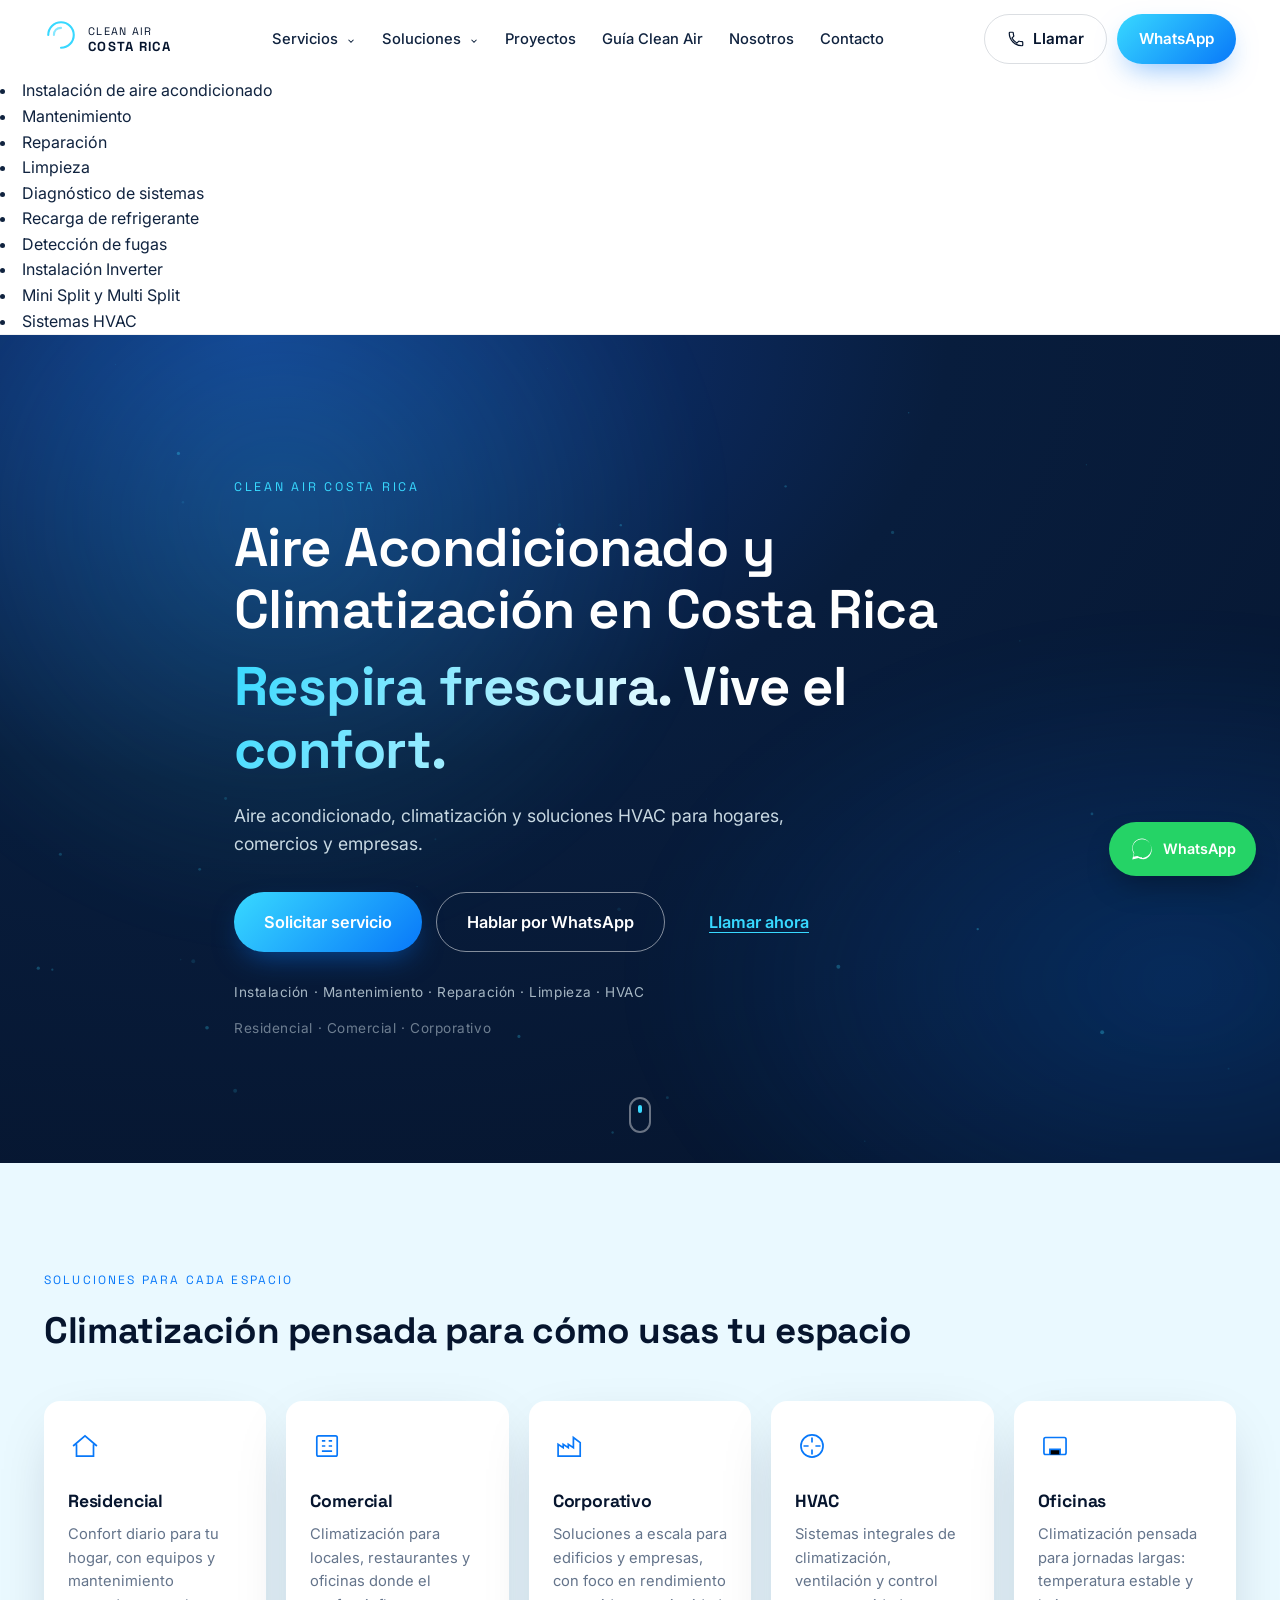
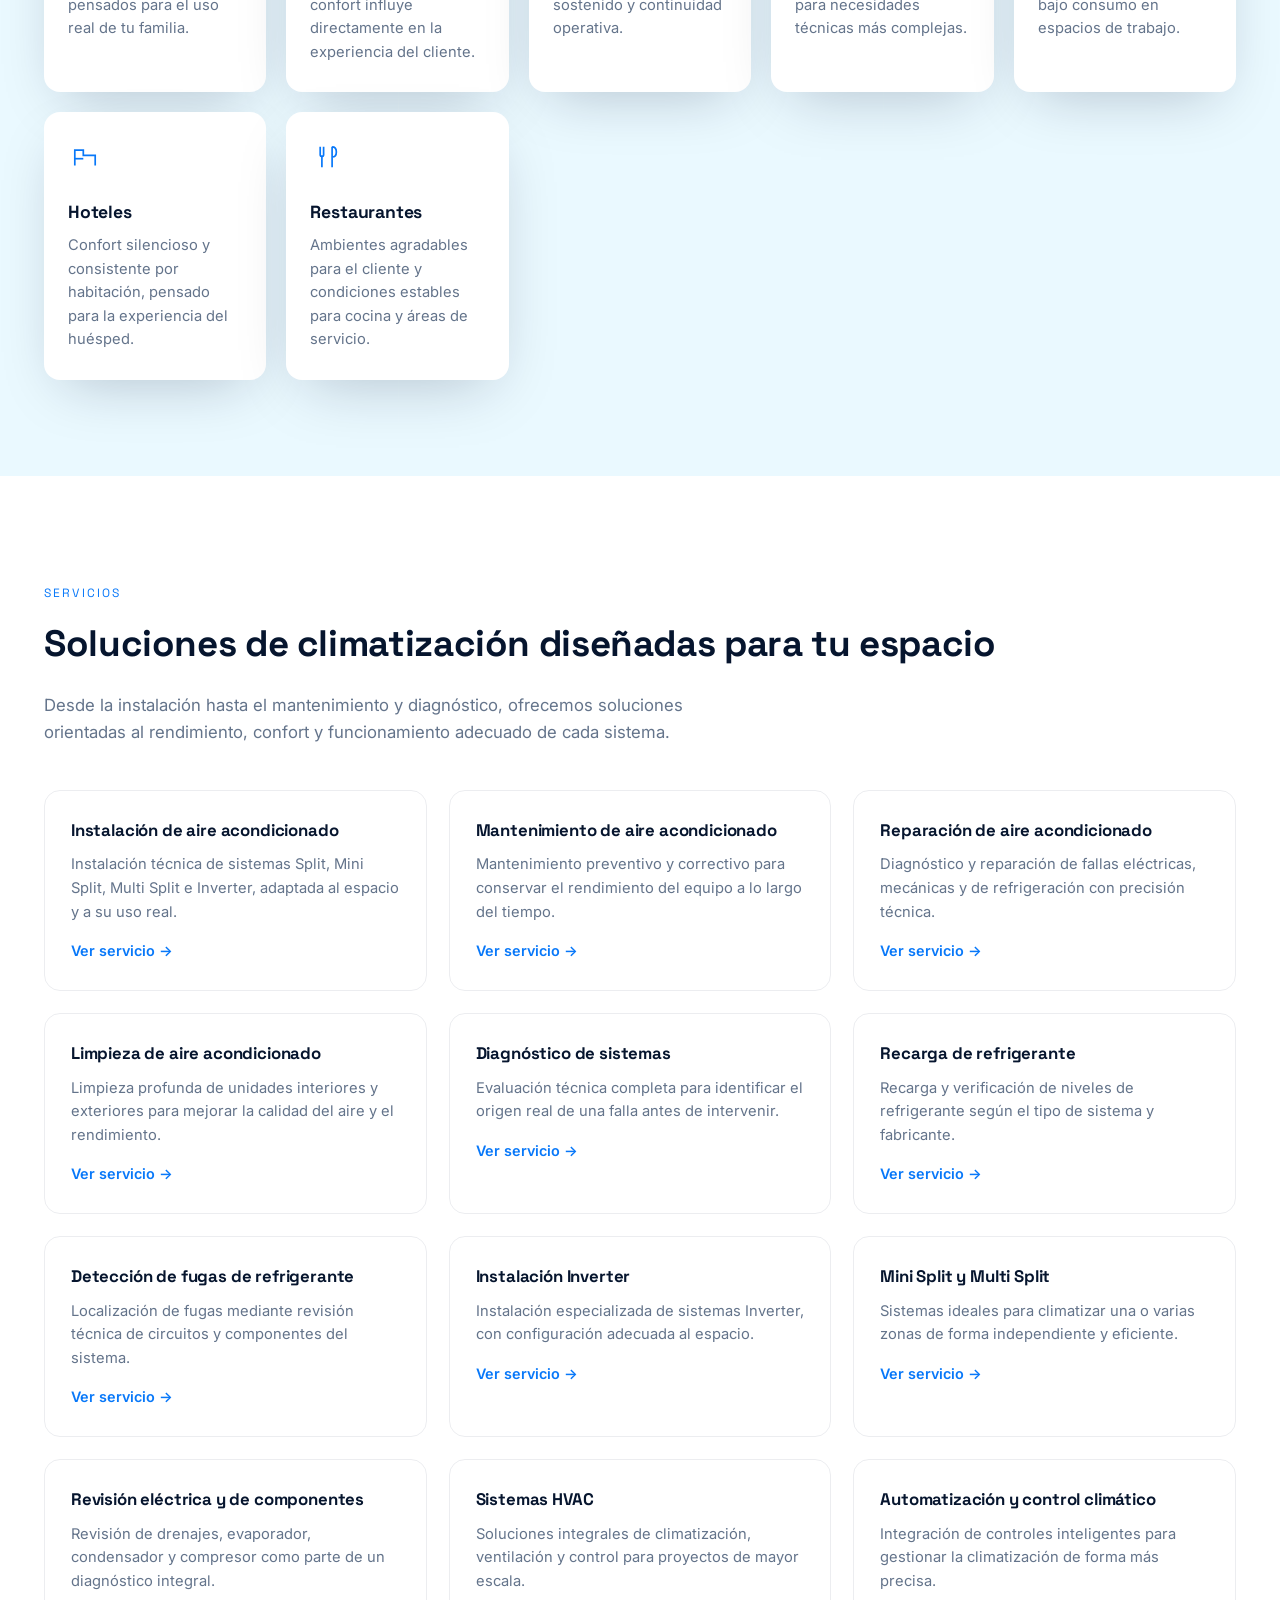
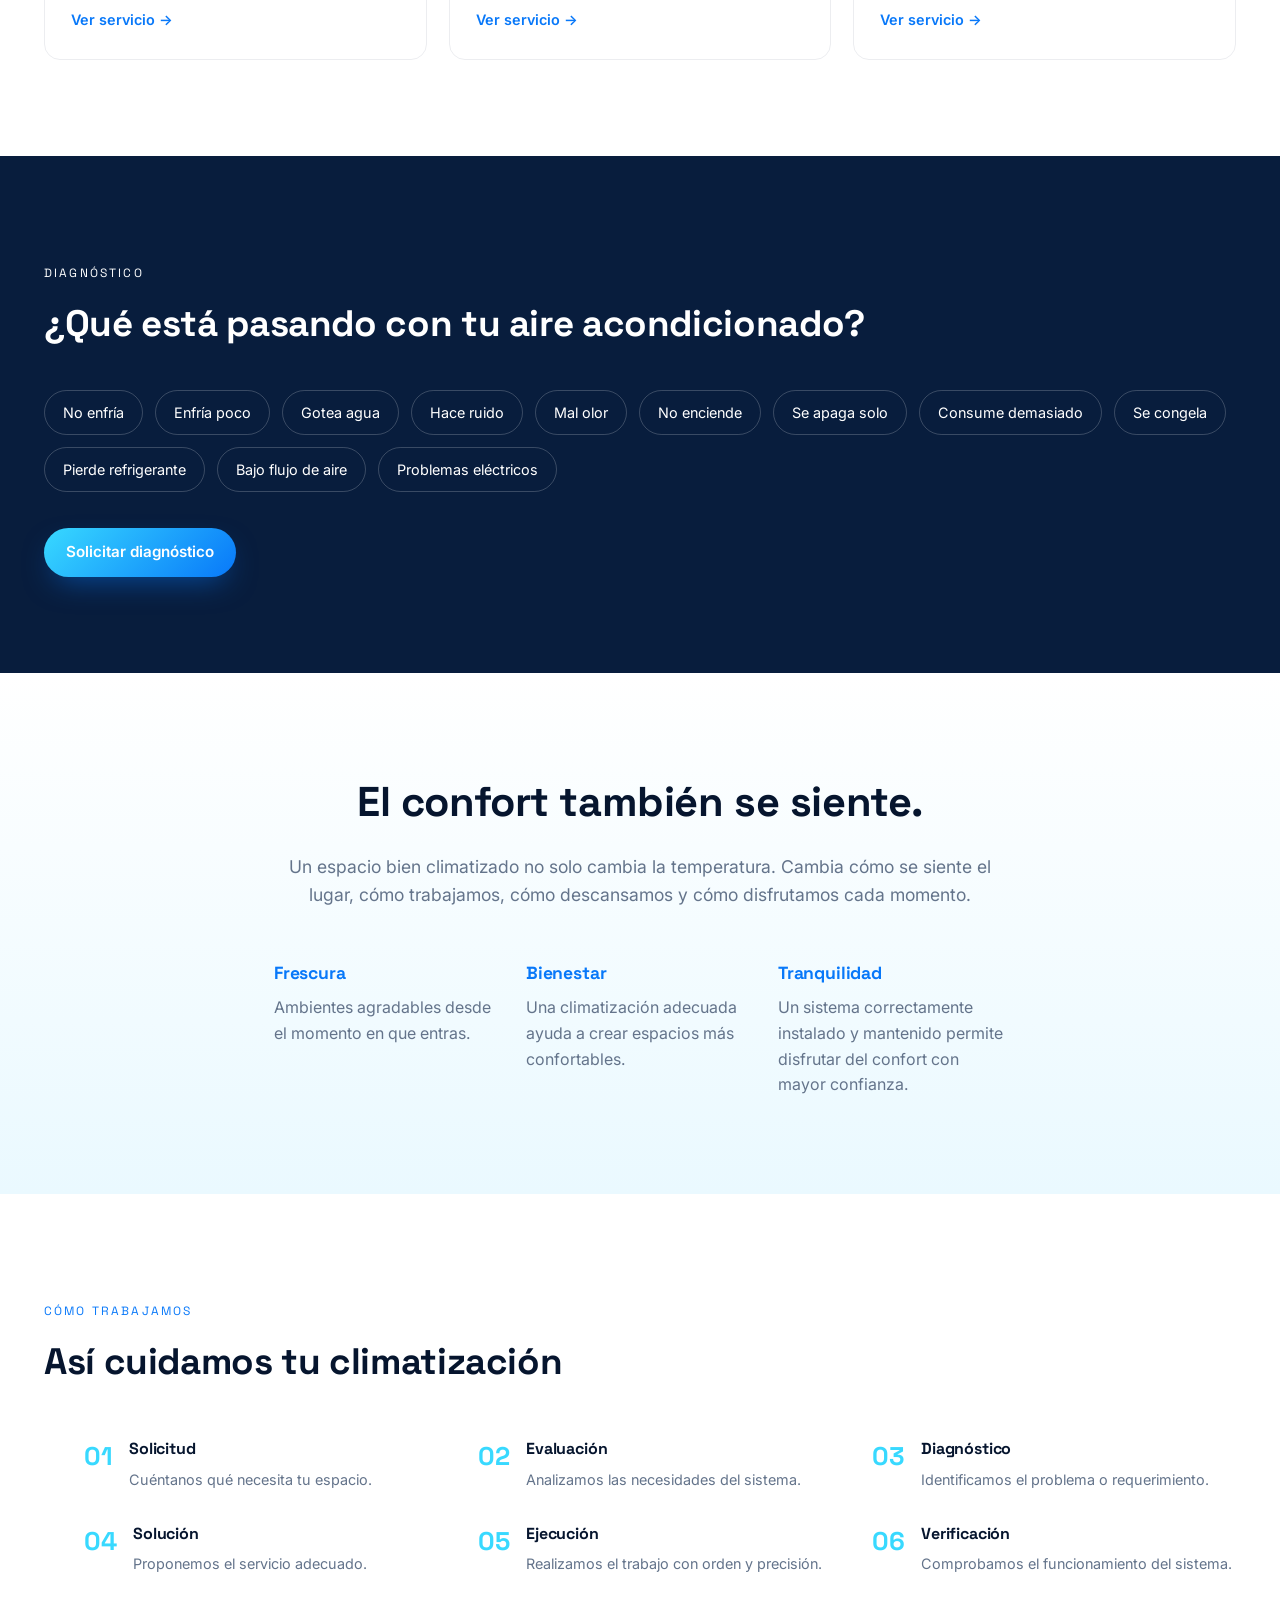
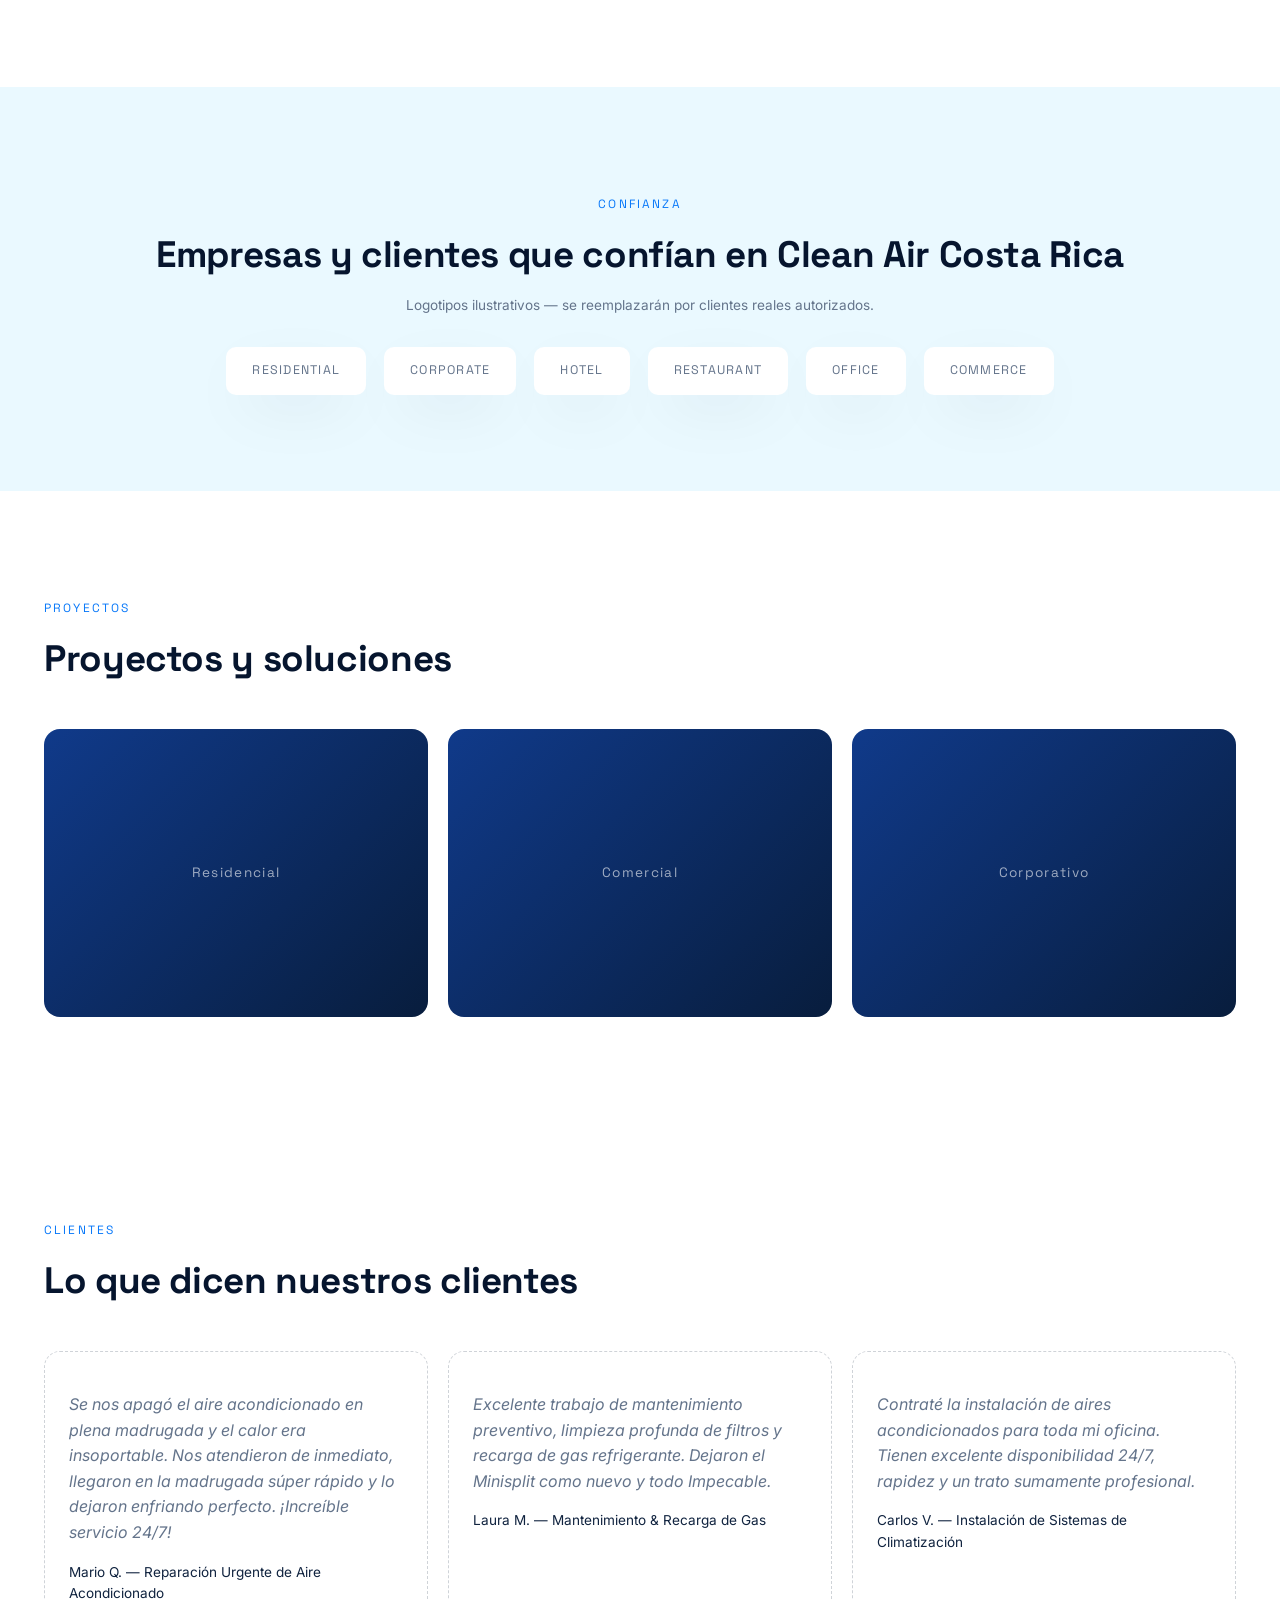
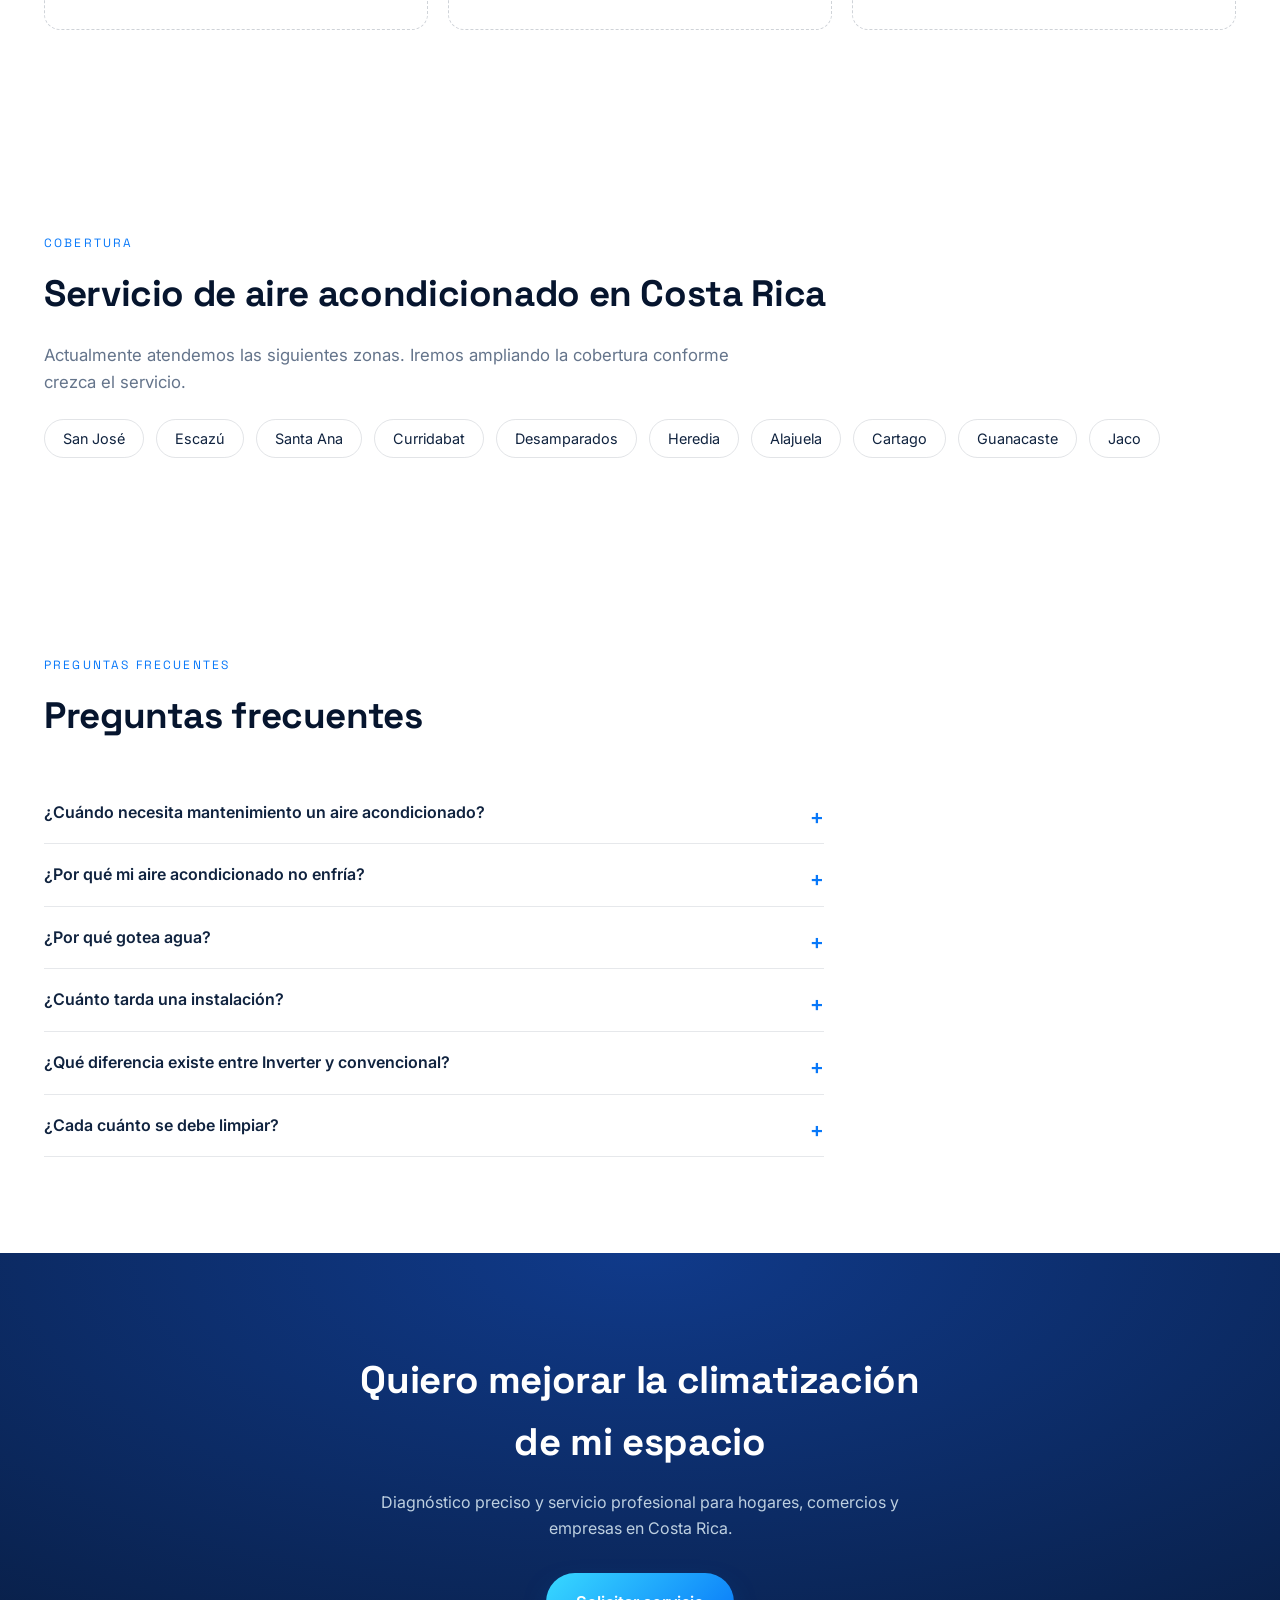
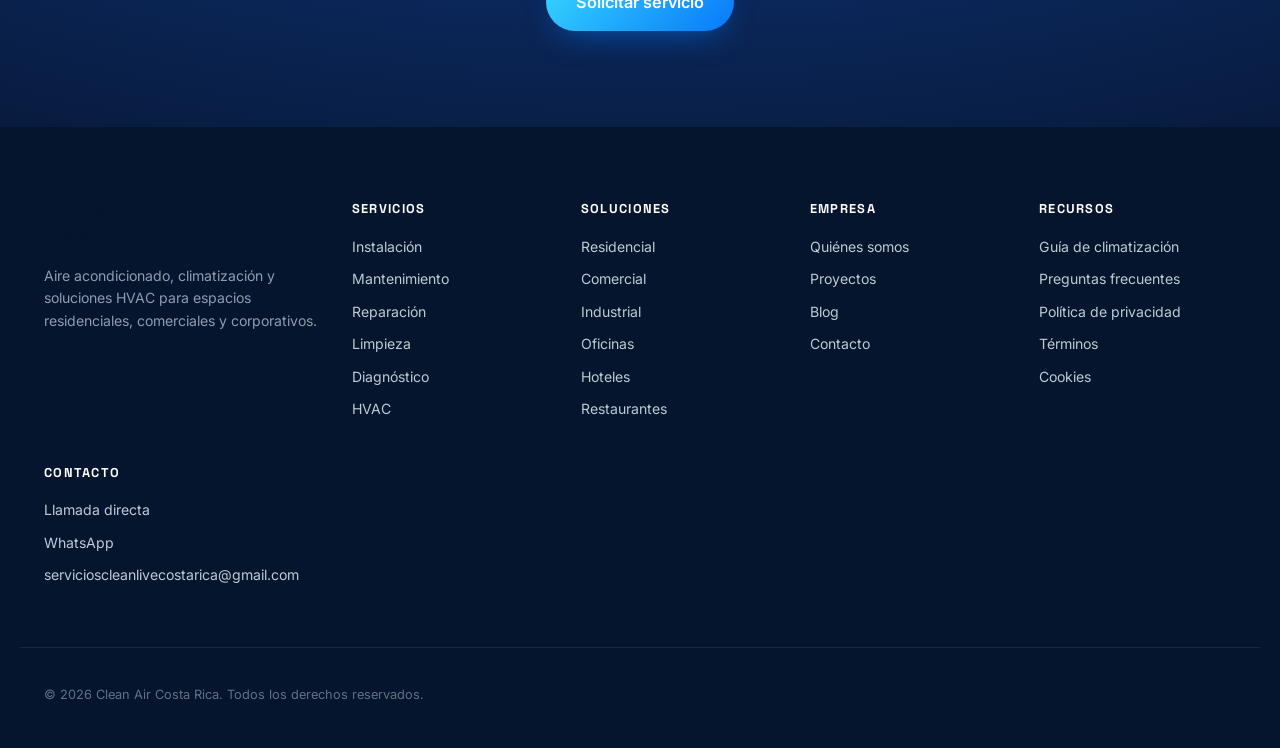
==== index.html @ 0ade6dcd "Update index.html" ====
<!DOCTYPE html>
<html lang="es-CR">
<head>
<meta charset="UTF-8">
<meta name="viewport" content="width=device-width, initial-scale=1.0, viewport-fit=cover">

<!-- ============================================================
     CONFIGURACIÓN: busca "{{" en todo el archivo y reemplaza cada
     placeholder por el dato real antes de publicar (teléfono, email,
     WhatsApp, dirección, coordenadas, redes sociales, horario).
============================================================ -->

<!-- ============================================================
     PRIMARY SEO
============================================================ -->
<title>Aire Acondicionado en Costa Rica | Clean Air Costa Rica</title>
<meta name="description" content="Instalación, mantenimiento y reparación de aire acondicionado y HVAC en Costa Rica. Diagnóstico preciso y servicio profesional para hogares y empresas.">
<meta name="robots" content="index, follow, max-image-preview:large, max-snippet:-1, max-video-preview:-1">
<meta name="googlebot" content="index, follow">
<link rel="canonical" href="https://www.airconditioningcostarica.com//">
<meta name="author" content="Clean Air Costa Rica">
<meta name="theme-color" content="#06152E">
<meta name="color-scheme" content="light">
<link rel="alternate" hreflang="es-cr" href="https://www.airconditioningcostarica.com//">
<link rel="alternate" hreflang="es" href="https://www.airconditioningcostarica.com//">
<link rel="alternate" hreflang="x-default" href="https://www.airconditioningcostarica.com//">

<!-- SEO local: complementa (no sustituye) al schema LocalBusiness -->
<meta name="geo.region" content="CR-SJ">
<meta name="geo.placename" content="San José, Costa Rica">

<!-- Verificación de propiedad para Google Search Console y Bing Webmaster
     Tools. Reemplaza el contenido por el código real que te da cada
     plataforma al dar de alta el sitio (Configuración > Verificación
     de propiedad > etiqueta HTML). -->
<meta name="google-site-verification" content="UB95rrcq0box5Yt8Y-S2U1MZyGQEhkU2DGF5Irqbq4g"/>
<meta name="msvalidate.01" content="9F9FC041D76781BF8FF778191BAF8233" />

<!-- ============================================================
     ICONS / MANIFEST
============================================================ -->
<link rel="icon" href="/assets/icons/favicon.svg" type="image/svg+xml">
<link rel="icon" type="image/png" sizes="32x32" href="/assets/icons/favicon-32x32.png">
<link rel="icon" type="image/png" sizes="16x16" href="/assets/icons/favicon-16x16.png">
<link rel="apple-touch-icon" sizes="180x180" href="/assets/icons/apple-touch-icon.png">
<link rel="manifest" href="www.airconditioningcostarica.com/">
<link rel="sitemap" type="application/xml" title="Sitemap" href="/sitemap.xml">
<meta name="application-name" content="Clean Air Costa Rica">
<meta name="apple-mobile-web-app-title" content="Clean Air CR">

<!-- ============================================================
     OPEN GRAPH
============================================================ -->
<meta property="og:type" content="website">
<meta property="og:site_name" content="Clean Air Costa Rica">
<meta property="og:locale" content="es_CR">
<meta property="og:title" content="Aire Acondicionado y Climatización en Costa Rica | Clean Air Costa Rica">
<meta property="og:description" content="Instalación, mantenimiento y reparación de aire acondicionado y HVAC. Precisión técnica, confort real y atención profesional para hogares, comercios y empresas en Costa Rica.">
<meta property="og:url" content="https://www.airconditioningcostarica.com//">
<meta property="og:image" content="https://www.airconditioningcostarica.com//assets/images/og-cover.jpg">
<meta property="og:image:type" content="image/jpeg">
<meta property="og:image:width" content="1200">
<meta property="og:image:height" content="630">
<meta property="og:image:alt" content="Clean Air Costa Rica — climatización profesional">

<!-- ============================================================
     TWITTER CARDS
============================================================ -->
<meta name="twitter:card" content="summary_large_image">
<meta name="twitter:title" content="Aire Acondicionado y Climatización en Costa Rica">
<meta name="twitter:description" content="Instalación, mantenimiento y reparación de aire acondicionado y HVAC en Costa Rica. Servicio profesional y confort real.">
<meta name="twitter:image" content="https://www.airconditioningcostarica.com//assets/images/og-cover.jpg">

<!-- ============================================================
     PERFORMANCE / RESOURCE HINTS
     Nota: se quitó el preload de /assets/images/hero-bg.webp porque
     el hero actual es 100% CSS (gradientes), no usa esa imagen. Un
     preload de un recurso que no se usa retrasa el LCP en vez de
     ayudarlo. Si más adelante agregas una foto real de fondo al
     hero, vuelve a agregar aquí su preload.
============================================================ -->
<link rel="preconnect" href="https://fonts.googleapis.com">
<link rel="preconnect" href="https://fonts.gstatic.com" crossorigin>
<link rel="preload" as="style" href="https://fonts.googleapis.com/css2?family=Space+Grotesk:wght@500;600;700&family=Inter:wght@400;500;600;700&display=swap" onload="this.onload=null;this.rel='stylesheet'">
<noscript><link rel="stylesheet" href="https://fonts.googleapis.com/css2?family=Space+Grotesk:wght@500;600;700&family=Inter:wght@400;500;600;700&display=swap"></noscript>
<style>
/* ==========================================================
   CLEAN AIR COSTA RICA — DESIGN SYSTEM
========================================================== */
:root {
  --air-cyan: #38D9FF;
  --air-blue: #0878F9;
  --deep-blue: #06152E;
  --navy: #081D3D;
  --royal-blue: #103A8A;
  --ice: #EAF9FF;
  --white: #FFFFFF;
  --text: #10233F;
  --muted: #64748B;

  --font-display: 'Space Grotesk', system-ui, sans-serif;
  --font-body: 'Inter', system-ui, sans-serif;

  --radius: 16px;
  --radius-sm: 10px;
  --shadow-soft: 0 20px 60px -20px rgba(6, 21, 46, 0.25);
  --max-width: 1240px;
  --transition: 0.6s cubic-bezier(.22,.61,.36,1);
}

*, *::before, *::after { box-sizing: border-box; }
html { scroll-behavior: smooth; }
@media (prefers-reduced-motion: reduce) {
  html { scroll-behavior: auto; }
  *, *::before, *::after { animation-duration: 0.001ms !important; animation-iteration-count: 1 !important; transition-duration: 0.001ms !important; }
}

body {
  margin: 0;
  font-family: var(--font-body);
  color: var(--text);
  background: var(--white);
  line-height: 1.6;
  -webkit-font-smoothing: antialiased;
}

img { max-width: 100%; display: block; }
a { color: inherit; text-decoration: none; }
ul { list-style: none; margin: 0; padding: 0; }

.container { max-width: var(--max-width); margin: 0 auto; padding: 0 24px; }

.skip-link {
  position: absolute; left: -9999px; top: 0; z-index: 999;
  background: var(--deep-blue); color: var(--white); padding: 12px 20px; border-radius: 0 0 8px 0;
}
.skip-link:focus { left: 0; }

:focus-visible { outline: 3px solid var(--air-cyan); outline-offset: 2px; }

h1, h2, h3 { font-family: var(--font-display); color: var(--deep-blue); margin: 0; letter-spacing: -0.01em; }

.visually-hidden { position: absolute; width: 1px; height: 1px; overflow: hidden; clip: rect(0 0 0 0); white-space: nowrap; }

/* ==========================================================
   BUTTONS
========================================================== */
.btn {
  display: inline-flex; align-items: center; justify-content: center; gap: 8px;
  padding: 12px 22px; border-radius: 999px; font-weight: 600; font-size: 0.95rem;
  transition: transform .25s ease, box-shadow .25s ease, background .25s ease;
  white-space: nowrap;
}
.btn-lg { padding: 16px 30px; font-size: 1.02rem; }
.btn-primary { background: linear-gradient(135deg, var(--air-cyan), var(--air-blue)); color: var(--white); box-shadow: 0 12px 30px -10px rgba(8,120,249,.55); }
.btn-primary:hover { transform: translateY(-2px); box-shadow: 0 16px 36px -10px rgba(8,120,249,.65); }
.btn-outline { border: 1.5px solid rgba(255,255,255,.5); color: var(--white); }
.btn-outline:hover { background: rgba(255,255,255,.1); transform: translateY(-2px); }
.btn-ghost { border: 1.5px solid rgba(16,35,63,.15); color: var(--deep-blue); }
.btn-ghost:hover { background: var(--ice); }
.btn-text { color: var(--deep-blue); text-decoration: underline; text-underline-offset: 4px; }
/* .btn-text sobre el hero (fondo oscuro) necesita un color claro; en fondos
   claros (fuera del hero) sigue usando --deep-blue definido arriba. */
.hero .btn-text { color: var(--air-cyan); }
.hero .btn-text:hover, .hero .btn-text:focus-visible { color: var(--white); }

/* ==========================================================
   HEADER
========================================================== */
.site-header {
  position: sticky; top: 0; z-index: 100;
  background: rgba(255,255,255,.85); backdrop-filter: blur(12px);
  border-bottom: 1px solid rgba(16,35,63,.06);
  transition: box-shadow .25s ease;
}
.header-inner { display: flex; align-items: center; justify-content: space-between; padding: 14px 24px; gap: 24px; }
.brand { display: flex; align-items: center; gap: 10px; }
.brand-text { font-family: var(--font-display); font-size: .68rem; letter-spacing: .12em; line-height: 1.3; color: var(--deep-blue); }
.brand-text b { font-size: .82rem; }

.main-nav ul { display: flex; gap: 26px; }
.main-nav > ul > li { position: relative; }
.main-nav a { font-size: .92rem; font-weight: 500; color: var(--text); position: relative; }
.main-nav a::after { content: ""; position: absolute; left: 0; bottom: -4px; width: 0; height: 2px; background: var(--air-blue); transition: width .3s ease; }
.main-nav a:hover::after, .main-nav a:focus-visible::after { width: 100%; }

/* Menú desplegable (Servicios / Soluciones) */
.nav-chevron { display: inline-block; margin-left: 4px; transition: transform .2s ease; vertical-align: -2px; }
.dropdown-menu {
  position: absolute; top: 100%; left: -14px; margin-top: 14px;
  min-width: 260px; background: var(--white); border-radius: var(--radius);
  box-shadow: var(--shadow-soft); padding: 10px;
  opacity: 0; visibility: hidden; transform: translateY(8px);
  transition: opacity .2s ease, transform .2s ease, visibility .2s ease;
  z-index: 60;
}
.has-dropdown:hover .dropdown-menu,
.has-dropdown:focus-within .dropdown-menu {
  opacity: 1; visibility: visible; transform: translateY(0);
}
.has-dropdown:hover .nav-chevron,
.has-dropdown:focus-within .nav-chevron { transform: rotate(180deg); }
.dropdown-menu li { margin: 0; }
.dropdown-menu a { display: block; padding: 9px 12px; border-radius: 8px; font-size: .88rem; font-weight: 500; }
.dropdown-menu a::after { display: none; }
.dropdown-menu a:hover, .dropdown-menu a:focus-visible { background: var(--ice); color: var(--air-blue); }

.header-cta { display: flex; gap: 10px; }
.nav-toggle { display: none; }

@media (max-width: 980px) {
  .main-nav, .header-cta { display: none; }
  .nav-toggle {
    display: flex; flex-direction: column; gap: 5px; background: none; border: none; cursor: pointer; padding: 8px;
  }
  .nav-toggle span { width: 24px; height: 2px; background: var(--deep-blue); border-radius: 2px; transition: var(--transition); }
  .mobile-nav { max-height: 0; overflow: hidden; transition: max-height .4s ease; background: var(--white); border-top: 1px solid rgba(16,35,63,.06); }
  .mobile-nav.open { max-height: 500px; }
  .mobile-nav ul { display: flex; flex-direction: column; padding: 8px 24px 20px; }
  .mobile-nav a { display: block; padding: 12px 0; font-weight: 500; border-bottom: 1px solid rgba(16,35,63,.05); }
  .mobile-nav details { border-bottom: 1px solid rgba(16,35,63,.05); }
  .mobile-nav details summary {
    list-style: none; cursor: pointer; padding: 12px 0; font-weight: 500;
    display: flex; justify-content: space-between; align-items: center;
  }
  .mobile-nav details summary::-webkit-details-marker { display: none; }
  .mobile-nav details summary::after { content: "+"; color: var(--air-blue); font-size: 1.1rem; }
  .mobile-nav details[open] summary::after { content: "–"; }
  .mobile-nav details ul { padding-left: 12px; }
  .mobile-nav details ul li a { border-bottom: 1px solid rgba(16,35,63,.03); font-size: .9rem; font-weight: 400; padding: 10px 0; }
}

/* ==========================================================
   HERO
========================================================== */
.hero {
  position: relative; min-height: 92vh; display: flex; align-items: center;
  overflow: hidden;
  background: radial-gradient(120% 120% at 20% 0%, var(--royal-blue) 0%, var(--navy) 45%, var(--deep-blue) 100%);
  color: var(--white);
}
.hero-bg { position: absolute; inset: 0; z-index: 0; }
.hero-flow {
  position: absolute; inset: -20%;
  background:
    radial-gradient(40% 60% at 30% 30%, rgba(56,217,255,.18), transparent 60%),
    radial-gradient(50% 50% at 80% 70%, rgba(8,120,249,.22), transparent 60%);
  filter: blur(30px);
  animation: airDrift 18s ease-in-out infinite alternate;
}
@keyframes airDrift {
  0% { transform: translate(0,0) scale(1); }
  100% { transform: translate(3%, -3%) scale(1.05); }
}
.hero-particles { position: absolute; inset: 0; opacity: .5; }

.hero-content { position: relative; z-index: 2; padding: 120px 24px 100px; max-width: 860px; }
.eyebrow { font-family: var(--font-display); font-size: .78rem; letter-spacing: .22em; color: var(--air-cyan); margin-bottom: 18px; }

.hero-title { font-size: clamp(2.1rem, 4.6vw, 3.4rem); color: var(--white); line-height: 1.15; font-weight: 600; }
.hero-dynamic {
  display: block; margin-top: 14px;
  background: linear-gradient(120deg, var(--air-cyan), var(--white) 60%);
  -webkit-background-clip: text; background-clip: text; color: transparent;
  font-weight: 700; min-height: 1.3em;
  transition: opacity .8s ease, transform .8s ease;
}
.hero-dynamic.fade-out { opacity: 0; transform: translateY(8px); }
.hero-dynamic.fade-in { opacity: 1; transform: translateY(0); }

.hero-sub { font-size: 1.1rem; color: rgba(234,249,255,.85); margin-top: 22px; max-width: 560px; }
.hero-actions { display: flex; flex-wrap: wrap; gap: 14px; margin-top: 34px; }
.hero-tags { margin-top: 30px; font-size: .85rem; letter-spacing: .04em; color: rgba(234,249,255,.7); }
.hero-tags-muted { color: rgba(234,249,255,.45); margin-top: 6px; }

.scroll-cue { position: absolute; bottom: 30px; left: 50%; transform: translateX(-50%); z-index: 2; }
.scroll-cue span { display: block; width: 22px; height: 36px; border: 2px solid rgba(255,255,255,.4); border-radius: 20px; position: relative; }
.scroll-cue span::before {
  content: ""; position: absolute; top: 6px; left: 50%; transform: translateX(-50%);
  width: 4px; height: 8px; background: var(--air-cyan); border-radius: 3px;
  animation: scrollDot 1.8s ease-in-out infinite;
}
@keyframes scrollDot { 0%,100% { top:6px; opacity:1; } 60% { top:18px; opacity:.3; } }

/* ==========================================================
   SECTION GENERICS
========================================================== */
.section { padding: 96px 0; }
.section-eyebrow { font-family: var(--font-display); font-size: .75rem; letter-spacing: .18em; color: var(--air-blue); margin-bottom: 12px; text-transform: uppercase; }
.section h2 { font-size: clamp(1.6rem, 3vw, 2.3rem); margin-bottom: 18px; }
.section-lead { color: var(--muted); font-size: 1.05rem; max-width: 700px; }
.section-note { color: var(--muted); font-size: .85rem; margin-top: -8px; margin-bottom: 24px; }

.reveal { opacity: 0; transform: translateY(24px); transition: opacity .7s ease, transform .7s ease; }
.reveal.is-visible { opacity: 1; transform: translateY(0); }

/* SPACES */
.spaces { background: var(--ice); }
.spaces-grid { display: grid; grid-template-columns: repeat(auto-fit, minmax(220px, 1fr)); gap: 20px; margin-top: 40px; }
.space-card {
  background: var(--white); border-radius: var(--radius); padding: 28px 24px;
  box-shadow: var(--shadow-soft); transition: transform .3s ease;
  color: var(--text);
}
.space-card:hover { transform: translateY(-6px); }
.space-icon { color: var(--air-blue); margin-bottom: 16px; width: 34px; height: 34px; }
.space-card h3 { font-size: 1.1rem; margin-bottom: 8px; }
.space-card p { color: var(--muted); font-size: .92rem; margin: 0; }

/* SERVICES */
.services-grid { display: grid; grid-template-columns: repeat(3, 1fr); gap: 22px; margin-top: 44px; }
.service-card {
  border: 1px solid rgba(16,35,63,.08); border-radius: var(--radius); padding: 26px;
  transition: border-color .3s ease, transform .3s ease;
}
.service-card:hover { border-color: var(--air-blue); transform: translateY(-4px); }
.service-card h3 { font-size: 1.05rem; margin-bottom: 10px; }
.service-card p { color: var(--muted); font-size: .92rem; margin: 0 0 14px; }
.card-link { color: var(--air-blue); font-weight: 600; font-size: .9rem; }

/* PROBLEMS */
.problems { background: var(--navy); color: var(--white); }
.problems h2, .problems .section-eyebrow { color: var(--white); }
.problems-grid { display: flex; flex-wrap: wrap; gap: 12px; margin-top: 36px; }
.problem-chip {
  padding: 10px 18px; border-radius: 999px; border: 1px solid rgba(255,255,255,.2);
  font-size: .9rem; transition: background .3s ease, border-color .3s ease;
}
.problem-chip:hover, .problem-chip:focus-visible { background: rgba(56,217,255,.15); border-color: var(--air-cyan); }
.problems-cta { margin-top: 36px; }

/* FEEL / NEUROMARKETING */
.feel { background: linear-gradient(180deg, var(--white), var(--ice)); text-align: center; }
.feel-inner { max-width: 780px; }
.feel h2 { font-size: clamp(1.8rem, 3.4vw, 2.6rem); }
.feel-lead { color: var(--muted); font-size: 1.1rem; margin-top: 18px; }
.feel-grid { display: grid; grid-template-columns: repeat(3, 1fr); gap: 24px; margin-top: 50px; text-align: left; }
.feel-block h3 { color: var(--air-blue); font-size: 1.1rem; margin-bottom: 8px; }
.feel-block p { color: var(--muted); margin: 0; }

/* PROCESS */
.process-list { display: grid; grid-template-columns: repeat(3, 1fr); gap: 30px; margin-top: 44px; }
.process-list li { display: flex; gap: 16px; align-items: flex-start; }
.process-num { font-family: var(--font-display); font-size: 1.6rem; color: var(--air-cyan); font-weight: 700; }
.process-list h3 { font-size: 1rem; margin-bottom: 6px; }
.process-list p { color: var(--muted); font-size: .9rem; margin: 0; }

/* CLIENTS */
.clients { background: var(--ice); text-align: center; }
.clients-row { display: flex; flex-wrap: wrap; justify-content: center; gap: 18px; margin-top: 30px; }
.client-badge {
  padding: 14px 26px; background: var(--white); border-radius: var(--radius-sm);
  font-family: var(--font-display); font-size: .78rem; letter-spacing: .1em; color: var(--muted);
  box-shadow: var(--shadow-soft);
}

/* PROJECTS */
.projects-grid { display: grid; grid-template-columns: repeat(3, 1fr); gap: 20px; margin-top: 40px; }
.project-card.placeholder {
  aspect-ratio: 4/3; border-radius: var(--radius); display: flex; align-items: center; justify-content: center;
  background: linear-gradient(135deg, var(--royal-blue), var(--navy)); color: rgba(255,255,255,.6);
  font-family: var(--font-display); letter-spacing: .1em; font-size: .85rem;
}

/* TESTIMONIALS */
.testimonials-grid { display: grid; grid-template-columns: repeat(3, 1fr); gap: 20px; margin-top: 40px; }
.testimonial.placeholder {
  border: 1px dashed rgba(16,35,63,.2); border-radius: var(--radius); padding: 24px; margin: 0;
  color: var(--muted); font-style: italic;
}
.testimonial footer { margin-top: 14px; font-style: normal; font-size: .85rem; color: var(--text); }

/* COVERAGE */
.coverage-list { display: flex; flex-wrap: wrap; gap: 12px; margin-top: 30px; }
.coverage-list a { padding: 10px 18px; border-radius: 999px; border: 1px solid rgba(16,35,63,.12); font-size: .9rem; }
.coverage-list a:hover, .coverage-list a:focus-visible { border-color: var(--air-blue); color: var(--air-blue); }

/* FAQ */
.faq-list { max-width: 780px; margin-top: 36px; }
.faq-item { border-bottom: 1px solid rgba(16,35,63,.1); padding: 18px 0; }
.faq-item summary { cursor: pointer; font-weight: 600; font-size: 1rem; list-style: none; }
.faq-item summary::-webkit-details-marker { display: none; }
.faq-item summary::after { content: "+"; float: right; color: var(--air-blue); font-size: 1.3rem; }
.faq-item[open] summary::after { content: "–"; }
.faq-item p { color: var(--muted); margin-top: 12px; }

/* FINAL CTA */
.final-cta { background: radial-gradient(120% 140% at 50% 0%, var(--royal-blue), var(--deep-blue)); color: var(--white); text-align: center; }
.final-cta-inner { max-width: 640px; margin: 0 auto; }
.final-cta h2 { color: var(--white); font-size: clamp(1.7rem, 3vw, 2.4rem); }
.final-cta p { color: rgba(234,249,255,.8); margin: 18px 0 32px; }

/* ==========================================================
   FOOTER
========================================================== */
.site-footer { background: var(--deep-blue); color: rgba(234,249,255,.8); padding: 72px 0 30px; }
.footer-grid { display: grid; grid-template-columns: 1.4fr repeat(4, 1fr); gap: 32px; }
.footer-brand p { font-size: .88rem; margin-top: 14px; color: rgba(234,249,255,.6); }
.footer-col h3 { color: var(--white); font-size: .8rem; letter-spacing: .1em; text-transform: uppercase; margin-bottom: 16px; }
.footer-col li { margin-bottom: 10px; font-size: .88rem; }
.footer-col a:hover, .footer-col a:focus-visible { color: var(--air-cyan); }
.footer-bottom { border-top: 1px solid rgba(255,255,255,.08); margin-top: 50px; padding-top: 24px; font-size: .8rem; color: rgba(234,249,255,.4); }

/* ==========================================================
   WHATSAPP FAB
========================================================== */
.whatsapp-fab {
  position: fixed; bottom: 24px; right: 24px; z-index: 200;
  display: flex; align-items: center; gap: 8px;
  background: #25D366; color: var(--white); padding: 14px 20px; border-radius: 999px;
  box-shadow: 0 14px 30px -8px rgba(0,0,0,.35); font-weight: 600; font-size: .9rem;
  transition: transform .25s ease;
}
.whatsapp-fab:hover { transform: translateY(-3px); }

/* ==========================================================
   RESPONSIVE
========================================================== */
@media (max-width: 980px) {
  .spaces-grid, .services-grid, .process-list, .projects-grid, .testimonials-grid, .feel-grid { grid-template-columns: repeat(2, 1fr); }
}
@media (max-width: 640px) {
  .spaces-grid, .services-grid, .process-list, .projects-grid, .testimonials-grid, .feel-grid { grid-template-columns: 1fr; }
  .footer-grid { grid-template-columns: 1fr 1fr; }
  .hero-content { padding: 100px 20px 80px; }
  .whatsapp-fab span { display: none; }
  .whatsapp-fab { padding: 14px; }
}

</style>

<!-- ============================================================
     JSON-LD STRUCTURED DATA
     Reemplaza cada {{PLACEHOLDER}} con el dato real antes de publicar.
     Se agregaron entidades "WebPage" y "Service" independientes,
     enlazadas por @id, para reforzar el entity SEO (mejor forma en
     que Google entiende la relación entre negocio, sitio y servicios
     que un solo bloque plano).
============================================================ -->
<script type="application/ld+json">
{
  "@context": "https://schema.org",
  "@graph": [
    {
      "@type": "Organization",
      "@id": "https://airconditioningcostarica.com/#organization",
      "name": "Clean Air Costa Rica",
      "url": "https://airconditioningcostarica.com/",
      "logo": "https://airconditioningcostarica.com/assets/logo/logo.png",
      "image": "https://airconditioningcostarica.com/assets/images/og-cover.jpg",
      "telephone": "+50663026080",
      "email": "servicioscleanlivecostarica@gmail.com",
      "sameAs": [
        "https://www.facebook.com/cleanaircostarica",
        "https://www.instagram.com/cleanaircostarica"
      ]
    },
    {
      "@type": "HVACBusiness",
      "@id": "https://airconditioningcostarica.com/#localbusiness",
      "name": "Clean Air Costa Rica",
      "image": "https://airconditioningcostarica.com/assets/images/og-cover.jpg",
      "url": "https://airconditioningcostarica.com/",
      "telephone": "+50663026080",
      "email": "servicioscleanlivecostarica@gmail.com",
      "priceRange": "$$",
      "address": {
        "@type": "PostalAddress",
        "streetAddress": "San José, Gran Área Metropolitana",
        "addressLocality": "San José",
        "addressRegion": "San José",
        "addressCountry": "CR"
      },
      "geo": {
        "@type": "GeoCoordinates",
        "latitude": "9.9281",
        "longitude": "-84.0907"
      },
      "areaServed": [
        {"@type": "City", "name": "San José"},
        {"@type": "City", "name": "Escazú"},
        {"@type": "City", "name": "Santa Ana"},
        {"@type": "City", "name": "Curridabat"},
        {"@type": "City", "name": "Heredia"},
        {"@type": "City", "name": "Alajuela"},
        {"@type": "City", "name": "Cartago"},
        {"@type": "City", "name": "Jacó"},
        {"@type": "City", "name": "Guanacaste"}
      ],
      "openingHoursSpecification": {
        "@type": "OpeningHoursSpecification",
        "dayOfWeek": ["Monday","Tuesday","Wednesday","Thursday","Friday","Saturday"],
        "opens": "07:00",
        "closes": "18:00"
      },
      "knowsAbout": [
        "Instalación de aire acondicionado",
        "Mantenimiento preventivo de aire acondicionado",
        "Reparación de equipos de climatización",
        "Limpieza profunda y desinfección de serpentines",
        "Diagnóstico técnico de sistemas HVAC",
        "Recarga de gas refrigerante R410A R32 R22",
        "Detección electrónica de fugas de gas",
        "Sistemas Inverter de alta eficiencia energética",
        "Mini Split y Multi Split",
        "Sistemas HVAC comerciales e industriales"
      ],
      "hasOfferCatalog": {
        "@type": "OfferCatalog",
        "name": "Servicios Profesionales de Climatización y HVAC",
        "itemListElement": [
          {"@type": "Offer", "itemOffered": {"@id": "https://airconditioningcostarica.com/servicios/instalacion-aire-acondicionado/#service"}},
          {"@type": "Offer", "itemOffered": {"@id": "https://airconditioningcostarica.com/servicios/mantenimiento-aire-acondicionado/#service"}},
          {"@type": "Offer", "itemOffered": {"@id": "https://airconditioningcostarica.com/servicios/reparacion-aire-acondicionado/#service"}},
          {"@type": "Offer", "itemOffered": {"@id": "https://airconditioningcostarica.com/servicios/limpieza-aire-acondicionado/#service"}},
          {"@type": "Offer", "itemOffered": {"@id": "https://airconditioningcostarica.com/servicios/diagnostico-aire-acondicionado/#service"}},
          {"@type": "Offer", "itemOffered": {"@id": "https://airconditioningcostarica.com/servicios/recarga-refrigerante-gas/#service"}},
          {"@type": "Offer", "itemOffered": {"@id": "https://airconditioningcostarica.com/servicios/deteccion-fugas-gas/#service"}},
          {"@type": "Offer", "itemOffered": {"@id": "https://airconditioningcostarica.com/servicios/instalacion-tecnologia-inverter/#service"}},
          {"@type": "Offer", "itemOffered": {"@id": "https://airconditioningcostarica.com/servicios/mini-split-multi-split/#service"}},
          {"@type": "Offer", "itemOffered": {"@id": "https://airconditioningcostarica.com/servicios/sistemas-hvac-comercial/#service"}}
        ]
      }
    },
    {
      "@type": "Service",
      "@id": "https://airconditioningcostarica.com/servicios/instalacion-aire-acondicionado/#service",
      "name": "Instalación de aire acondicionado",
      "serviceType": "Instalación de Sistemas de Aire Acondicionado Residencial y Comercial",
      "url": "https://airconditioningcostarica.com/servicios/instalacion-aire-acondicionado/",
      "provider": {"@id": "https://airconditioningcostarica.com/#localbusiness"}
    },
    {
      "@type": "Service",
      "@id": "https://airconditioningcostarica.com/servicios/mantenimiento-aire-acondicionado/#service",
      "name": "Mantenimiento de aire acondicionado",
      "serviceType": "Mantenimiento Preventivo y Correctivo HVAC",
      "url": "https://airconditioningcostarica.com/servicios/mantenimiento-aire-acondicionado/",
      "provider": {"@id": "https://airconditioningcostarica.com/#localbusiness"}
    },
    {
      "@type": "Service",
      "@id": "https://airconditioningcostarica.com/servicios/reparacion-aire-acondicionado/#service",
      "name": "Reparación de aire acondicionado",
      "serviceType": "Reparación de Compresores, Tarjetas Electrónicas y Fallas de Enfriamiento",
      "url": "https://airconditioningcostarica.com/servicios/reparacion-aire-acondicionado/",
      "provider": {"@id": "https://airconditioningcostarica.com/#localbusiness"}
    },
    {
      "@type": "Service",
      "@id": "https://airconditioningcostarica.com/servicios/limpieza-aire-acondicionado/#service",
      "name": "Limpieza de aire acondicionado",
      "serviceType": "Limpieza Química Profunda, Sanitización y Eliminación de Hongos",
      "url": "https://airconditioningcostarica.com/servicios/limpieza-aire-acondicionado/",
      "provider": {"@id": "https://airconditioningcostarica.com/#localbusiness"}
    },
    {
      "@type": "Service",
      "@id": "https://airconditioningcostarica.com/servicios/diagnostico-aire-acondicionado/#service",
      "name": "Diagnóstico de sistemas HVAC",
      "serviceType": "Evaluación Técnica Especializada e Inspección de Rendimiento",
      "url": "https://airconditioningcostarica.com/servicios/diagnostico-aire-acondicionado/",
      "provider": {"@id": "https://airconditioningcostarica.com/#localbusiness"}
    },
    {
      "@type": "Service",
      "@id": "https://airconditioningcostarica.com/servicios/recarga-refrigerante-gas/#service",
      "name": "Recarga de refrigerante",
      "serviceType": "Carga de Gas Refrigerante R410A, R32 y Vacío de Tuberías",
      "url": "https://airconditioningcostarica.com/servicios/recarga-refrigerante-gas/",
      "provider": {"@id": "https://airconditioningcostarica.com/#localbusiness"}
    },
    {
      "@type": "Service",
      "@id": "https://airconditioningcostarica.com/servicios/deteccion-fugas-gas/#service",
      "name": "Detección de fugas de gas",
      "serviceType": "Pruebas de Presión con Nitrógeno y Pruebas Electrónicas de Fugas",
      "url": "https://airconditioningcostarica.com/servicios/deteccion-fugas-gas/",
      "provider": {"@id": "https://airconditioningcostarica.com/#localbusiness"}
    },
    {
      "@type": "Service",
      "@id": "https://airconditioningcostarica.com/servicios/instalacion-tecnologia-inverter/#service",
      "name": "Instalación de tecnología Inverter",
      "serviceType": "Configuración de Equipos de Alto Ahorro Energético",
      "url": "https://airconditioningcostarica.com/servicios/instalacion-tecnologia-inverter/",
      "provider": {"@id": "https://airconditioningcostarica.com/#localbusiness"}
    },
    {
      "@type": "Service",
      "@id": "https://airconditioningcostarica.com/servicios/mini-split-multi-split/#service",
      "name": "Sistemas Mini Split y Multi Split",
      "serviceType": "Dimensionamiento y Montaje de Unidades Split Residenciales y Comerciales",
      "url": "https://airconditioningcostarica.com/servicios/mini-split-multi-split/",
      "provider": {"@id": "https://airconditioningcostarica.com/#localbusiness"}
    },
    {
      "@type": "Service",
      "@id": "https://airconditioningcostarica.com/servicios/sistemas-hvac-comercial/#service",
      "name": "Sistemas HVAC Comerciales",
      "serviceType": "Climatización Industrial, Ductería y Calidad del Aire para Empresas",
      "url": "https://airconditioningcostarica.com/servicios/sistemas-hvac-comercial/",
      "provider": {"@id": "https://airconditioningcostarica.com/#localbusiness"}
    },
    {
      "@type": "ItemList",
      "@id": "https://airconditioningcostarica.com/#servicios-lista",
      "name": "Catálogo de Servicios de Climatización y HVAC en Costa Rica",
      "itemListElement": [
        {"@type": "ListItem", "position": 1, "item": {"@id": "https://airconditioningcostarica.com/servicios/instalacion-aire-acondicionado/#service"}},
        {"@type": "ListItem", "position": 2, "item": {"@id": "https://airconditioningcostarica.com/servicios/mantenimiento-aire-acondicionado/#service"}},
        {"@type": "ListItem", "position": 3, "item": {"@id": "https://airconditioningcostarica.com/servicios/reparacion-aire-acondicionado/#service"}},
        {"@type": "ListItem", "position": 4, "item": {"@id": "https://airconditioningcostarica.com/servicios/limpieza-aire-acondicionado/#service"}},
        {"@type": "ListItem", "position": 5, "item": {"@id": "https://airconditioningcostarica.com/servicios/diagnostico-aire-acondicionado/#service"}},
        {"@type": "ListItem", "position": 6, "item": {"@id": "https://airconditioningcostarica.com/servicios/recarga-refrigerante-gas/#service"}},
        {"@type": "ListItem", "position": 7, "item": {"@id": "https://airconditioningcostarica.com/servicios/deteccion-fugas-gas/#service"}},
        {"@type": "ListItem", "position": 8, "item": {"@id": "https://airconditioningcostarica.com/servicios/instalacion-tecnologia-inverter/#service"}},
        {"@type": "ListItem", "position": 9, "item": {"@id": "https://airconditioningcostarica.com/servicios/mini-split-multi-split/#service"}},
        {"@type": "ListItem", "position": 10, "item": {"@id": "https://airconditioningcostarica.com/servicios/sistemas-hvac-comercial/#service"}}
      ]
    },
    {
      "@type": "WebSite",
      "@id": "https://airconditioningcostarica.com/#website",
      "url": "https://airconditioningcostarica.com/",
      "name": "Clean Air Costa Rica",
      "publisher": {"@id": "https://airconditioningcostarica.com/#organization"},
      "inLanguage": ["es-CR", "en-US"],
      "potentialAction": {
        "@type": "SearchAction",
        "target": "https://airconditioningcostarica.com/buscar/?q={search_term_string}",
        "query-input": "required name=search_term_string"
      }
    },
    {
      "@type": "WebPage",
      "@id": "https://airconditioningcostarica.com/#webpage",
      "url": "https://airconditioningcostarica.com/",
      "name": "Aire Acondicionado en Costa Rica | Clean Air Costa Rica",
      "isPartOf": {"@id": "https://airconditioningcostarica.com/#website"},
      "about": {"@id": "https://airconditioningcostarica.com/#localbusiness"},
      "inLanguage": ["es-CR", "en-US"],
      "breadcrumb": {"@id": "https://airconditioningcostarica.com/#breadcrumb"}
    },
    {
      "@type": "BreadcrumbList",
      "@id": "https://airconditioningcostarica.com/#breadcrumb",
      "itemListElement": [
        {"@type": "ListItem", "position": 1, "name": "Inicio", "item": "https://airconditioningcostarica.com/"}
      ]
    },
    {
      "@type": "FAQPage",
      "@id": "https://airconditioningcostarica.com/#faq",
      "mainEntity": [
        {
          "@type": "Question",
          "name": "¿Cuándo necesita mantenimiento un aire acondicionado?",
          "acceptedAnswer": {"@type": "Answer", "text": "En general, un sistema de aire acondicionado se beneficia de una revisión periódica para conservar su rendimiento. La frecuencia exacta depende del uso, el ambiente y el tipo de equipo, por lo que un diagnóstico permite determinar el intervalo más adecuado para tu caso."}
        },
        {
          "@type": "Question",
          "name": "¿Por qué mi aire acondicionado no enfría?",
          "acceptedAnswer": {"@type": "Answer", "text": "Existen varias causas posibles: filtros sucios, bajo nivel de refrigerante, problemas en el evaporador o el condensador, o una instalación que no corresponde al tamaño del espacio. Un diagnóstico técnico permite identificar la causa real antes de proponer una solución."}
        },
        {
          "@type": "Question",
          "name": "¿Por qué mi aire acondicionado gotea agua?",
          "acceptedAnswer": {"@type": "Answer", "text": "Las fugas de agua suelen relacionarse con un drenaje obstruido, una instalación con desnivel o condensación excesiva. Revisar el sistema de drenaje es el primer paso para resolverlo."}
        },
        {
          "@type": "Question",
          "name": "¿Cuánto tarda una instalación de aire acondicionado?",
          "acceptedAnswer": {"@type": "Answer", "text": "El tiempo varía según el tipo de sistema (Mini Split, Multi Split o central) y las condiciones del espacio. Una evaluación previa permite dar un estimado más preciso."}
        },
        {
          "@type": "Question",
          "name": "¿Qué diferencia existe entre un sistema Inverter y uno convencional?",
          "acceptedAnswer": {"@type": "Answer", "text": "Un sistema Inverter regula la velocidad del compresor de forma variable, mientras que un sistema convencional trabaja en ciclos de encendido y apagado. Esto influye en el comportamiento del equipo y en su funcionamiento a lo largo del tiempo."}
        },
        {
          "@type": "Question",
          "name": "¿Cada cuánto se debe limpiar un aire acondicionado?",
          "acceptedAnswer": {"@type": "Answer", "text": "Depende del entorno y del uso del equipo. Espacios con más polvo, humedad o uso constante suelen requerir limpiezas más frecuentes. Una evaluación técnica ayuda a establecer un plan adecuado."}
        }
      ]
    }
  ]
}
</script>

     
</head>

<body>

<!-- ============================================================
     SKIP LINK (Accesibilidad)
============================================================ -->
<a class="skip-link" href="#main">Saltar al contenido principal</a>

<!-- ============================================================
     HEADER / NAV
============================================================ -->
<header class="site-header" id="siteHeader">
  <div class="container header-inner">
    <a href="/" class="brand" aria-label="Clean Air Costa Rica — inicio">
      <span class="brand-mark" aria-hidden="true">
        <svg viewBox="0 0 48 48" width="34" height="34" role="img" aria-hidden="true">
          <path d="M6 24C6 14 14 6 24 6s18 8 18 18-8 18-18 18" fill="none" stroke="url(#brandGrad)" stroke-width="3" stroke-linecap="round"/>
          <path d="M14 24c0-6 4-10 10-10" fill="none" stroke="url(#brandGrad)" stroke-width="3" stroke-linecap="round" opacity="0.6"/>
          <defs>
            <linearGradient id="brandGrad" x1="0" y1="0" x2="48" y2="48">
              <stop offset="0" stop-color="#38D9FF"/>
              <stop offset="1" stop-color="#0878F9"/>
            </linearGradient>
          </defs>
        </svg>
      </span>
      <span class="brand-text">CLEAN AIR<br><b>COSTA RICA</b></span>
    </a>

    <nav class="main-nav" aria-label="Navegación principal">
      <ul>
        <li class="has-dropdown">
          <a href="/servicios/">Servicios <svg class="nav-chevron" width="10" height="10" viewBox="0 0 24 24" fill="none" stroke="currentColor" stroke-width="2.5" aria-hidden="true"><path d="M6 9l6 6 6-6"/></svg></a>
          <ul class="dropdown-menu">
            <li><a href="https://airconditioningcostarica.com/servicios/instalacion-aire-acondicionado/">Instalación de aire acondicionado</a></li>
<li><a href="https://airconditioningcostarica.com/servicios/mantenimiento-aire-acondicionado/">Mantenimiento</a></li>
<li><a href="https://airconditioningcostarica.com/servicios/reparacion-aire-acondicionado/">Reparación</a></li>
<li><a href="https://airconditioningcostarica.com/servicios/limpieza-aire-acondicionado/">Limpieza</a></li>
<li><a href="https://airconditioningcostarica.com/servicios/diagnostico-aire-acondicionado/">Diagnóstico de sistemas</a></li>
<li><a href="https://airconditioningcostarica.com/servicios/recarga-refrigerante-gas/">Recarga de refrigerante</a></li>
<li><a href="https://airconditioningcostarica.com/servicios/deteccion-fugas-gas/">Detección de fugas</a></li>
<li><a href="https://airconditioningcostarica.com/servicios/instalacion-tecnologia-inverter/">Instalación Inverter</a></li>
<li><a href="https://airconditioningcostarica.com/servicios/mini-split-multi-split/">Mini Split y Multi Split</a></li>
<li><a href="https://airconditioningcostarica.com/servicios/sistemas-hvac-comercial/">Sistemas HVAC</a></li>
          </ul>
        </li>
        <li class="has-dropdown">
          <a href="/aire-acondicionado-costa-rica/">Soluciones <svg class="nav-chevron" width="10" height="10" viewBox="0 0 24 24" fill="none" stroke="currentColor" stroke-width="2.5" aria-hidden="true"><path d="M6 9l6 6 6-6"/></svg></a>
          <ul class="dropdown-menu">
            <li><a href="/aire-acondicionado-residencial/">Residencial</a></li>
            <li><a href="/aire-acondicionado-comercial/">Comercial</a></li>
            <li><a href="/aire-acondicionado-industrial/">Industrial</a></li>
            <li><a href="/aire-acondicionado-para-oficinas/">Oficinas</a></li>
            <li><a href="/aire-acondicionado-para-hoteles/">Hoteles</a></li>
            <li><a href="/aire-acondicionado-para-restaurantes/">Restaurantes</a></li>
          </ul>
        </li>
         <li><a href="/proyectos/">Proyectos</a></li>
        <li><a href="/blog/">Guía Clean Air</a></li>
        <li><a href="/nosotros/">Nosotros</a></li>
        <li><a href="/contacto/">Contacto</a></li>
      </ul>
    </nav>

    <div class="header-cta">
      <a href="tel:+50663026080" class="btn btn-ghost" aria-label="Llamar a Clean Air Costa Rica">
        <svg width="18" height="18" viewBox="0 0 24 24" fill="none" aria-hidden="true"><path d="M6.6 10.8c1.4 2.8 3.8 5.2 6.6 6.6l2.2-2.2c.3-.3.7-.4 1-.2 1.1.4 2.3.6 3.6.6.6 0 1 .4 1 1V20c0 .6-.4 1-1 1C10.5 21 3 13.5 3 4c0-.6.4-1 1-1h3.4c.6 0 1 .4 1 1 0 1.3.2 2.5.6 3.6.1.4 0 .8-.2 1L6.6 10.8z" stroke="currentColor" stroke-width="1.6"/></svg>
        Llamar
      </a>
      <a href="https://wa.me/50663026080?text=Hola%2C%20Clean%20Air%20Costa%20Rica.%20Deseo%20solicitar%20informaci%C3%B3n%20sobre%20un%20servicio%20de%20aire%20acondicionado."
         class="btn btn-primary" target="_blank" rel="noopener" aria-label="Escribir por WhatsApp a Clean Air Costa Rica">
        WhatsApp
      </a>
    </div>

    <button class="nav-toggle" id="navToggle" aria-expanded="false" aria-controls="mobileNav" aria-label="Abrir menú">
      <span></span><span></span><span></span>
    </button>
  </div>

  <nav id="mobileNav" class="mobile-nav" aria-label="Navegación móvil">
    
<li><a href="https://airconditioningcostarica.com/servicios/instalacion-aire-acondicionado/">Instalación de aire acondicionado</a></li>
<li><a href="https://airconditioningcostarica.com/servicios/mantenimiento-aire-acondicionado/">Mantenimiento</a></li>
<li><a href="https://airconditioningcostarica.com/servicios/reparacion-aire-acondicionado/">Reparación</a></li>
<li><a href="https://airconditioningcostarica.com/servicios/limpieza-aire-acondicionado/">Limpieza</a></li>
<li><a href="https://airconditioningcostarica.com/servicios/diagnostico-aire-acondicionado/">Diagnóstico de sistemas</a></li>
<li><a href="https://airconditioningcostarica.com/servicios/recarga-refrigerante-gas/">Recarga de refrigerante</a></li>
<li><a href="https://airconditioningcostarica.com/servicios/deteccion-fugas-gas/">Detección de fugas</a></li>
<li><a href="https://airconditioningcostarica.com/servicios/instalacion-tecnologia-inverter/">Instalación Inverter</a></li>
<li><a href="https://airconditioningcostarica.com/servicios/mini-split-multi-split/">Mini Split y Multi Split</a></li>
<li><a href="https://airconditioningcostarica.com/servicios/sistemas-hvac-comercial/">Sistemas HVAC</a></li>

                                   
          </ul>
      
    </ul>
  </nav>
</header>

<main id="main">

  <!-- ============================================================
       HERO
  ============================================================ -->
  <section class="hero" aria-labelledby="hero-heading">
    <div class="hero-bg" aria-hidden="true">
      <div class="hero-flow"></div>
      <div class="hero-particles" id="heroParticles"></div>
    </div>

    <div class="container hero-content">
      <p class="eyebrow">CLEAN AIR COSTA RICA</p>

      <h1 id="hero-heading" class="hero-title">
        Aire Acondicionado y Climatización en Costa Rica
        <!-- El texto rotativo es decorativo/complementario: se oculta de lectores de
             pantalla (aria-hidden) para no interrumpirlos con un anuncio cada 4s.
             El span visually-hidden les da una sola versión fija y estable. -->
        <span class="hero-dynamic" id="dynamicHeadline" aria-hidden="true">Respira frescura. Vive el confort.</span>
        <span class="visually-hidden">Respira frescura. Vive el confort.</span>
      </h1>

      <p class="hero-sub">Aire acondicionado, climatización y soluciones HVAC para hogares, comercios y empresas.</p>

      <div class="hero-actions">
        <a href="tel:+50663026080" class="btn btn-primary btn-lg">Solicitar servicio</a>
        <a href="https://wa.me/50663026080?text=Hola%2C%20Clean%20Air%20Costa%20Rica.%20Deseo%20solicitar%20informaci%C3%B3n%20sobre%20un%20servicio%20de%20aire%20acondicionado."
           class="btn btn-outline btn-lg" target="_blank" rel="noopener">Hablar por WhatsApp</a>
        <a href="tel:+50663026080" class="btn btn-text btn-lg">Llamar ahora</a>
      </div>

      <p class="hero-tags">Instalación · Mantenimiento · Reparación · Limpieza · HVAC</p>
      <p class="hero-tags hero-tags-muted">Residencial · Comercial · Corporativo</p>
    </div>

    <a href="#soluciones" class="scroll-cue" aria-label="Desplazarse a soluciones">
      <span></span>
    </a>
  </section>

  <!-- ============================================================
       SOLUCIONES POR ESPACIO
  ============================================================ -->
  <section class="section spaces" id="soluciones" aria-labelledby="spaces-heading">
    <div class="container">
      <p class="section-eyebrow">Soluciones para cada espacio</p>
      <h2 id="spaces-heading">Climatización pensada para cómo usas tu espacio</h2>

      <div class="spaces-grid">
        <a href="/aire-acondicionado-residencial/" class="space-card">
          <svg class="space-icon" viewBox="0 0 40 40" aria-hidden="true"><path d="M6 20 20 8l14 12M10 18v14h20V18" fill="none" stroke="currentColor" stroke-width="2"/></svg>
          <h3>Residencial</h3>
          <p>Confort diario para tu hogar, con equipos y mantenimiento pensados para el uso real de tu familia.</p>
        </a>
        <a href="/aire-acondicionado-comercial/" class="space-card">
          <svg class="space-icon" viewBox="0 0 40 40" aria-hidden="true"><rect x="8" y="8" width="24" height="24" rx="2" fill="none" stroke="currentColor" stroke-width="2"/><path d="M14 14h4M14 20h4M22 14h4M22 20h4M14 26h12" stroke="currentColor" stroke-width="2"/></svg>
          <h3>Comercial</h3>
          <p>Climatización para locales, restaurantes y oficinas donde el confort influye directamente en la experiencia del cliente.</p>
        </a>
        <a href="/aire-acondicionado-industrial/" class="space-card">
          <svg class="space-icon" viewBox="0 0 40 40" aria-hidden="true"><path d="M6 32V18l6 4v-4l6 4v-4l6 4V10l8 6v16H6z" fill="none" stroke="currentColor" stroke-width="2"/></svg>
          <h3>Corporativo</h3>
          <p>Soluciones a escala para edificios y empresas, con foco en rendimiento sostenido y continuidad operativa.</p>
        </a>
        <a href="/servicios/hvac/" class="space-card">
          <svg class="space-icon" viewBox="0 0 40 40" aria-hidden="true"><circle cx="20" cy="20" r="13" fill="none" stroke="currentColor" stroke-width="2"/><path d="M20 10v6M20 24v6M10 20h6M24 20h6" stroke="currentColor" stroke-width="2"/></svg>
          <h3>HVAC</h3>
          <p>Sistemas integrales de climatización, ventilación y control para necesidades técnicas más complejas.</p>
        </a>
        <a href="/aire-acondicionado-para-oficinas/" class="space-card">
          <svg class="space-icon" viewBox="0 0 40 40" aria-hidden="true"><rect x="7" y="10" width="26" height="20" rx="2" fill="none" stroke="currentColor" stroke-width="2"/><path d="M14 30v-6h12v6" stroke="currentColor" stroke-width="2"/></svg>
          <h3>Oficinas</h3>
          <p>Climatización pensada para jornadas largas: temperatura estable y bajo consumo en espacios de trabajo.</p>
        </a>
        <a href="/aire-acondicionado-para-hoteles/" class="space-card">
          <svg class="space-icon" viewBox="0 0 40 40" aria-hidden="true"><path d="M8 30V12h10v6h14v12" fill="none" stroke="currentColor" stroke-width="2"/><path d="M8 22h10" stroke="currentColor" stroke-width="2"/></svg>
          <h3>Hoteles</h3>
          <p>Confort silencioso y consistente por habitación, pensado para la experiencia del huésped.</p>
        </a>
        <a href="/aire-acondicionado-para-restaurantes/" class="space-card">
          <svg class="space-icon" viewBox="0 0 40 40" aria-hidden="true"><path d="M12 8v10M16 8v10M12 18c0 2 4 2 4 0M14 18v14" stroke="currentColor" stroke-width="2" fill="none"/><path d="M26 8v24M26 8c4 0 5 3 5 6s-1 6-5 6" stroke="currentColor" stroke-width="2" fill="none"/></svg>
          <h3>Restaurantes</h3>
          <p>Ambientes agradables para el cliente y condiciones estables para cocina y áreas de servicio.</p>
        </a>
      </div>
    </div>
  </section>

  <!-- ============================================================
       SERVICIOS (grid completo)
  ============================================================ -->
  <section class="section services" id="servicios" aria-labelledby="services-heading">
    <div class="container">
      <p class="section-eyebrow">Servicios</p>
      <h2 id="services-heading">Soluciones de climatización diseñadas para tu espacio</h2>
      <p class="section-lead">Desde la instalación hasta el mantenimiento y diagnóstico, ofrecemos soluciones orientadas al rendimiento, confort y funcionamiento adecuado de cada sistema.</p>

      <div class="services-grid">
        <article class="service-card">
          <h3>Instalación de aire acondicionado</h3>
          <p>Instalación técnica de sistemas Split, Mini Split, Multi Split e Inverter, adaptada al espacio y a su uso real.</p>
          <a href="/servicios/instalacion-aire-acondicionado/" class="card-link">Ver servicio →</a>
        </article>
        <article class="service-card">
          <h3>Mantenimiento de aire acondicionado</h3>
          <p>Mantenimiento preventivo y correctivo para conservar el rendimiento del equipo a lo largo del tiempo.</p>
          <a href="/servicios/mantenimiento-aire-acondicionado/" class="card-link">Ver servicio →</a>
        </article>
        <article class="service-card">
          <h3>Reparación de aire acondicionado</h3>
          <p>Diagnóstico y reparación de fallas eléctricas, mecánicas y de refrigeración con precisión técnica.</p>
          <a href="/servicios/reparacion-aire-acondicionado/" class="card-link">Ver servicio →</a>
        </article>
        <article class="service-card">
          <h3>Limpieza de aire acondicionado</h3>
          <p>Limpieza profunda de unidades interiores y exteriores para mejorar la calidad del aire y el rendimiento.</p>
          <a href="/servicios/limpieza-aire-acondicionado/" class="card-link">Ver servicio →</a>
        </article>
        <article class="service-card">
          <h3>Diagnóstico de sistemas</h3>
          <p>Evaluación técnica completa para identificar el origen real de una falla antes de intervenir.</p>
          <a href="/servicios/diagnostico-aire-acondicionado/" class="card-link">Ver servicio →</a>
        </article>
        <article class="service-card">
          <h3>Recarga de refrigerante</h3>
          <p>Recarga y verificación de niveles de refrigerante según el tipo de sistema y fabricante.</p>
          <a href="/servicios/recarga-refrigerante/" class="card-link">Ver servicio →</a>
        </article>
        <article class="service-card">
          <h3>Detección de fugas de refrigerante</h3>
          <p>Localización de fugas mediante revisión técnica de circuitos y componentes del sistema.</p>
          <a href="/servicios/deteccion-fugas-refrigerante/" class="card-link">Ver servicio →</a>
        </article>
        <article class="service-card">
          <h3>Instalación Inverter</h3>
          <p>Instalación especializada de sistemas Inverter, con configuración adecuada al espacio.</p>
          <a href="/servicios/aire-acondicionado-inverter/" class="card-link">Ver servicio →</a>
        </article>
        <article class="service-card">
          <h3>Mini Split y Multi Split</h3>
          <p>Sistemas ideales para climatizar una o varias zonas de forma independiente y eficiente.</p>
          <a href="/servicios/mini-split/" class="card-link">Ver servicio →</a>
        </article>
        <article class="service-card">
          <h3>Revisión eléctrica y de componentes</h3>
          <p>Revisión de drenajes, evaporador, condensador y compresor como parte de un diagnóstico integral.</p>
          <a href="/servicios/diagnostico-aire-acondicionado/" class="card-link">Ver servicio →</a>
        </article>
        <article class="service-card">
          <h3>Sistemas HVAC</h3>
          <p>Soluciones integrales de climatización, ventilación y control para proyectos de mayor escala.</p>
          <a href="/servicios/hvac/" class="card-link">Ver servicio →</a>
        </article>
        <article class="service-card">
          <h3>Automatización y control climático</h3>
          <p>Integración de controles inteligentes para gestionar la climatización de forma más precisa.</p>
          <a href="/servicios/hvac/" class="card-link">Ver servicio →</a>
        </article>
      </div>
    </div>
  </section>

  <!-- ============================================================
       PROBLEMAS FRECUENTES
  ============================================================ -->
  <section class="section problems" aria-labelledby="problems-heading">
    <div class="container">
      <p class="section-eyebrow">Diagnóstico</p>
      <h2 id="problems-heading">¿Qué está pasando con tu aire acondicionado?</h2>

      <div class="problems-grid">
        <a href="/servicios/diagnostico-aire-acondicionado/" class="problem-chip">No enfría</a>
        <a href="/servicios/diagnostico-aire-acondicionado/" class="problem-chip">Enfría poco</a>
        <a href="/servicios/diagnostico-aire-acondicionado/" class="problem-chip">Gotea agua</a>
        <a href="/servicios/diagnostico-aire-acondicionado/" class="problem-chip">Hace ruido</a>
        <a href="/servicios/diagnostico-aire-acondicionado/" class="problem-chip">Mal olor</a>
        <a href="/servicios/diagnostico-aire-acondicionado/" class="problem-chip">No enciende</a>
        <a href="/servicios/diagnostico-aire-acondicionado/" class="problem-chip">Se apaga solo</a>
        <a href="/servicios/diagnostico-aire-acondicionado/" class="problem-chip">Consume demasiado</a>
        <a href="/servicios/diagnostico-aire-acondicionado/" class="problem-chip">Se congela</a>
        <a href="/servicios/deteccion-fugas-refrigerante/" class="problem-chip">Pierde refrigerante</a>
        <a href="/servicios/diagnostico-aire-acondicionado/" class="problem-chip">Bajo flujo de aire</a>
        <a href="/servicios/diagnostico-aire-acondicionado/" class="problem-chip">Problemas eléctricos</a>
      </div>

      <div class="problems-cta">
        <a href="/contacto/" class="btn btn-primary">Solicitar diagnóstico</a>
      </div>
    </div>
  </section>

  <!-- ============================================================
       SECCIÓN EMOCIONAL / NEUROMARKETING
  ============================================================ -->
  <section class="section feel" aria-labelledby="feel-heading">
    <div class="container feel-inner">
      <h2 id="feel-heading">El confort también se siente.</h2>
      <p class="feel-lead">Un espacio bien climatizado no solo cambia la temperatura. Cambia cómo se siente el lugar, cómo trabajamos, cómo descansamos y cómo disfrutamos cada momento.</p>

      <div class="feel-grid">
        <div class="feel-block">
          <h3>Frescura</h3>
          <p>Ambientes agradables desde el momento en que entras.</p>
        </div>
        <div class="feel-block">
          <h3>Bienestar</h3>
          <p>Una climatización adecuada ayuda a crear espacios más confortables.</p>
        </div>
        <div class="feel-block">
          <h3>Tranquilidad</h3>
          <p>Un sistema correctamente instalado y mantenido permite disfrutar del confort con mayor confianza.</p>
        </div>
      </div>
    </div>
  </section>

  <!-- ============================================================
       PROCESO
  ============================================================ -->
  <section class="section process" aria-labelledby="process-heading">
    <div class="container">
      <p class="section-eyebrow">Cómo trabajamos</p>
      <h2 id="process-heading">Así cuidamos tu climatización</h2>

      <ol class="process-list">
        <li><span class="process-num">01</span><div><h3>Solicitud</h3><p>Cuéntanos qué necesita tu espacio.</p></div></li>
        <li><span class="process-num">02</span><div><h3>Evaluación</h3><p>Analizamos las necesidades del sistema.</p></div></li>
        <li><span class="process-num">03</span><div><h3>Diagnóstico</h3><p>Identificamos el problema o requerimiento.</p></div></li>
        <li><span class="process-num">04</span><div><h3>Solución</h3><p>Proponemos el servicio adecuado.</p></div></li>
        <li><span class="process-num">05</span><div><h3>Ejecución</h3><p>Realizamos el trabajo con orden y precisión.</p></div></li>
        <li><span class="process-num">06</span><div><h3>Verificación</h3><p>Comprobamos el funcionamiento del sistema.</p></div></li>
      </ol>
    </div>
  </section>

  <!-- ============================================================
       CLIENTES (placeholders SVG — reemplazar por reales)
  ============================================================ -->
  <section class="section clients" aria-labelledby="clients-heading">
    <div class="container">
      <p class="section-eyebrow">Confianza</p>
      <h2 id="clients-heading">Empresas y clientes que confían en Clean Air Costa Rica</h2>
      <p class="section-note">Logotipos ilustrativos — se reemplazarán por clientes reales autorizados.</p>
      <div class="clients-row" aria-hidden="true">
        <span class="client-badge">RESIDENTIAL</span>
        <span class="client-badge">CORPORATE</span>
        <span class="client-badge">HOTEL</span>
        <span class="client-badge">RESTAURANT</span>
        <span class="client-badge">OFFICE</span>
        <span class="client-badge">COMMERCE</span>
      </div>
    </div>
  </section>

  <!-- ============================================================
       PROYECTOS (placeholders)
       Cuando agregues fotos reales aquí: usa <img loading="lazy"
       decoding="async" width/height reales, formato WebP/AVIF y un
       alt descriptivo, ej: alt="Instalación de aire acondicionado
       Mini Split en oficina en Escazú".
  ============================================================ -->
  <section class="section projects" aria-labelledby="projects-heading">
    <div class="container">
      <p class="section-eyebrow">Proyectos</p>
      <h2 id="projects-heading">Proyectos y soluciones</h2>
      <div class="projects-grid">
        <div class="project-card placeholder"><span>Residencial</span></div>
        <div class="project-card placeholder"><span>Comercial</span></div>
        <div class="project-card placeholder"><span>Corporativo</span></div>
      </div>
    </div>
  </section>

  <!-- ============================================================
       TESTIMONIOS (placeholders — no publicar reseñas inventadas)
  ============================================================ -->
  <!-- HTML -->
<section class="section testimonials" aria-labelledby="testimonials-heading">
  <div class="container">
    <p class="section-eyebrow">Clientes</p>
    <h2 id="testimonials-heading">Lo que dicen nuestros clientes</h2>
    <div class="testimonials-grid">
      <blockquote class="testimonial placeholder">
        <p>Se nos apagó el aire acondicionado en plena madrugada y el calor era insoportable. Nos atendieron de inmediato, llegaron en la madrugada súper rápido y lo dejaron enfriando perfecto. ¡Increíble servicio 24/7!</p>
        <footer>Mario Q. — Reparación Urgente de Aire Acondicionado</footer>
      </blockquote>
      <blockquote class="testimonial placeholder">
        <p>Excelente trabajo de mantenimiento preventivo, limpieza profunda de filtros y recarga de gas refrigerante. Dejaron el Minisplit como nuevo y todo Impecable.</p>
        <footer>Laura M. — Mantenimiento & Recarga de Gas</footer>
      </blockquote>
      <blockquote class="testimonial placeholder">
        <p>Contraté la instalación de aires acondicionados para toda mi oficina. Tienen excelente disponibilidad 24/7, rapidez y un trato sumamente profesional.</p>
        <footer>Carlos V. — Instalación de Sistemas de Climatización</footer>
      </blockquote>
    </div>
  </div>
</section>

  <!-- ============================================================
       ZONA DE COBERTURA
  ============================================================ -->
  <section class="section coverage" aria-labelledby="coverage-heading">
    <div class="container">
      <p class="section-eyebrow">Cobertura</p>
      <h2 id="coverage-heading">Servicio de aire acondicionado en Costa Rica</h2>
      <p class="section-lead">Actualmente atendemos las siguientes zonas. Iremos ampliando la cobertura conforme crezca el servicio.</p>
      <ul class="coverage-list">
        <li><a href="/aire-acondicionado-san-jose/">San José</a></li>
        <li><a href="/aire-acondicionado-costa-rica/">Escazú</a></li>
        <li><a href="/aire-acondicionado-costa-rica/">Santa Ana</a></li>
        <li><a href="/aire-acondicionado-costa-rica/">Curridabat</a></li>
        <li><a href="/aire-acondicionado-costa-rica/">Desamparados</a></li>
        <li><a href="/aire-acondicionado-costa-rica/">Heredia</a></li>
        <li><a href="/aire-acondicionado-costa-rica/">Alajuela</a></li>
        <li><a href="/aire-acondicionado-costa-rica/">Cartago</a></li>
        <li><a href="/aire-acondicionado-costa-rica/">Guanacaste</a></li> 
        <li><a href="/aire-acondicionado-costa-rica/">Jaco</a></li>
      </ul>
    </div>
  </section>

  <!-- ============================================================
       FAQ
  ============================================================ -->
  <section class="section faq" id="faq" aria-labelledby="faq-heading">
    <div class="container">
      <p class="section-eyebrow">Preguntas frecuentes</p>
      <h2 id="faq-heading">Preguntas frecuentes</h2>

      <div class="faq-list">
        <details class="faq-item">
          <summary>¿Cuándo necesita mantenimiento un aire acondicionado?</summary>
          <p>En general, un sistema se beneficia de una revisión periódica para conservar su rendimiento. La frecuencia exacta depende del uso, el ambiente y el tipo de equipo, por lo que un diagnóstico permite determinar el intervalo más adecuado para tu caso.</p>
        </details>
        <details class="faq-item">
          <summary>¿Por qué mi aire acondicionado no enfría?</summary>
          <p>Existen varias causas posibles: filtros sucios, bajo nivel de refrigerante, problemas en el evaporador o el condensador, o una instalación que no corresponde al tamaño del espacio. Un diagnóstico técnico permite identificar la causa real.</p>
        </details>
        <details class="faq-item">
          <summary>¿Por qué gotea agua?</summary>
          <p>Las fugas de agua suelen relacionarse con un drenaje obstruido, una instalación con desnivel o condensación excesiva.</p>
        </details>
        <details class="faq-item">
          <summary>¿Cuánto tarda una instalación?</summary>
          <p>Varía según el tipo de sistema y las condiciones del espacio. Una evaluación previa permite dar un estimado más preciso.</p>
        </details>
        <details class="faq-item">
          <summary>¿Qué diferencia existe entre Inverter y convencional?</summary>
          <p>Un sistema Inverter regula la velocidad del compresor de forma variable; uno convencional trabaja en ciclos de encendido y apagado.</p>
        </details>
        <details class="faq-item">
          <summary>¿Cada cuánto se debe limpiar?</summary>
          <p>Depende del entorno y del uso. Espacios con más polvo, humedad o uso constante suelen requerir limpiezas más frecuentes.</p>
        </details>
      </div>
    </div>
  </section>

  <!-- ============================================================
       CTA FINAL
  ============================================================ -->
  <section class="section final-cta" aria-labelledby="final-cta-heading">
    <div class="container final-cta-inner">
      <h2 id="final-cta-heading">Quiero mejorar la climatización de mi espacio</h2>
      <p>Diagnóstico preciso y servicio profesional para hogares, comercios y empresas en Costa Rica.</p>
      <a href="tel:+50663026080" class="btn btn-primary btn-lg">Solicitar servicio</a>
    </div>
  </section>

</main>

<!-- ============================================================
     FOOTER
============================================================ -->
<footer class="site-footer">
  <div class="container footer-grid">
    <div class="footer-brand">
      <span class="brand-text">CLEAN AIR<br><b>COSTA RICA</b></span>
      <p>Aire acondicionado, climatización y soluciones HVAC para espacios residenciales, comerciales y corporativos.</p>
    </div>

    <nav class="footer-col" aria-label="Servicios">
      <h3>Servicios</h3>
      <ul>
        <li><a href="/servicios/instalacion-aire-acondicionado/">Instalación</a></li>
        <li><a href="/servicios/mantenimiento-aire-acondicionado/">Mantenimiento</a></li>
        <li><a href="/servicios/reparacion-aire-acondicionado/">Reparación</a></li>
        <li><a href="/servicios/limpieza-aire-acondicionado/">Limpieza</a></li>
        <li><a href="/servicios/diagnostico-aire-acondicionado/">Diagnóstico</a></li>
        <li><a href="/servicios/hvac/">HVAC</a></li>
      </ul>
    </nav>

    <nav class="footer-col" aria-label="Soluciones">
      <h3>Soluciones</h3>
      <ul>
        <li><a href="/aire-acondicionado-residencial/">Residencial</a></li>
        <li><a href="/aire-acondicionado-comercial/">Comercial</a></li>
        <li><a href="/aire-acondicionado-industrial/">Industrial</a></li>
        <li><a href="/aire-acondicionado-para-oficinas/">Oficinas</a></li>
        <li><a href="/aire-acondicionado-para-hoteles/">Hoteles</a></li>
        <li><a href="/aire-acondicionado-para-restaurantes/">Restaurantes</a></li>
      </ul>
    </nav>

    <nav class="footer-col" aria-label="Empresa">
      <h3>Empresa</h3>
      <ul>
        <li><a href="/nosotros/">Quiénes somos</a></li>
        <li><a href="/proyectos/">Proyectos</a></li>
        <li><a href="/blog/">Blog</a></li>
        <li><a href="/contacto/">Contacto</a></li>
      </ul>
    </nav>

    <nav class="footer-col" aria-label="Recursos">
      <h3>Recursos</h3>
      <ul>
        <li><a href="/blog/">Guía de climatización</a></li>
        <li><a href="/faq/">Preguntas frecuentes</a></li>
        <li><a href="/privacidad/">Política de privacidad</a></li>
        <li><a href="/terminos/">Términos</a></li>
        <li><a href="/cookies/">Cookies</a></li>
      </ul>
    </nav>

    <div class="footer-col footer-contact">
      <h3>Contacto</h3>
      <ul>
        <li><a href="tel:+50663026080">Llamada directa</a></li>
        <li><a href="https://wa.me/50663026080" target="_blank" rel="noopener">WhatsApp</a></li>
        <li><a href="mailto:servicioscleanlivecostarica@gmail.com">servicioscleanlivecostarica@gmail.com</a></li>
      </ul>
    </div>
  </div>

  <div class="container footer-bottom">
    <p>© 2026 Clean Air Costa Rica. Todos los derechos reservados.</p>
  </div>
</footer>

<!-- ============================================================
     WHATSAPP FAB
============================================================ -->
<a class="whatsapp-fab" href="https://wa.me/50663026080?text=Hola%2C%20Clean%20Air%20Costa%20Rica.%20Deseo%20solicitar%20informaci%C3%B3n%20sobre%20un%20servicio%20de%20aire%20acondicionado."
   target="_blank" rel="noopener" aria-label="Escribir por WhatsApp">
  <svg viewBox="0 0 32 32" width="26" height="26" aria-hidden="true"><path fill="currentColor" d="M16.02 3C9.4 3 4 8.4 4 15.02c0 2.4.7 4.6 1.9 6.5L4 29l7.7-1.8c1.8 1 3.9 1.5 6.3 1.5C22.6 28.7 28 23.3 28 16.7S22.6 3 16.02 3zm0 23.3c-2.1 0-4-.6-5.6-1.6l-.4-.2-4.6 1.1 1.1-4.5-.3-.4c-1.1-1.7-1.7-3.6-1.7-5.6C4.5 9.1 9.6 4 16 4s11.5 5.1 11.5 11.5S22.4 27 16 27z"/></svg>
  <span>WhatsApp</span>
</a>

<script>
/* ==========================================================
   CLEAN AIR COSTA RICA — MAIN.JS
========================================================== */
(function () {
  "use strict";

  var prefersReducedMotion = window.matchMedia("(prefers-reduced-motion: reduce)").matches;

  /* ------------------------------------------------------
     1) HEADLINE DINÁMICO (cada 4 segundos, decorativo)
  ------------------------------------------------------ */
  var headlines = [
    "Respira frescura. Vive el confort.",
    "Climatización profesional en Costa Rica.",
    "Instalación de aire acondicionado con precisión.",
    "Mantenimiento que protege el rendimiento de tu equipo.",
    "Espacios frescos. Ambientes agradables.",
    "Soluciones HVAC para hogares y empresas.",
    "Diagnóstico preciso. Servicio profesional.",
    "Más confort. Más tranquilidad.",
    "Aire limpio. Tecnología. Bienestar.",
    "Tu espacio merece sentirse así.",
    "Climatización diseñada alrededor de tu espacio.",
    "Cuando el confort importa, hazlo profesionalmente."
  ];

  var headlineEl = document.getElementById("dynamicHeadline");

  if (headlineEl && !prefersReducedMotion) {
    var index = 0;
    var ROTATE_MS = 4000;
    var TRANSITION_MS = 700;

    setInterval(function () {
      headlineEl.classList.add("fade-out");
      setTimeout(function () {
        index = (index + 1) % headlines.length;
        headlineEl.textContent = headlines[index];
        headlineEl.classList.remove("fade-out");
        headlineEl.classList.add("fade-in");
      }, TRANSITION_MS);
    }, ROTATE_MS);
  }

  /* ------------------------------------------------------
     2) MENÚ MÓVIL
  ------------------------------------------------------ */
  var navToggle = document.getElementById("navToggle");
  var mobileNav = document.getElementById("mobileNav");

  if (navToggle && mobileNav) {
    navToggle.addEventListener("click", function () {
      var isOpen = mobileNav.classList.toggle("open");
      navToggle.setAttribute("aria-expanded", isOpen ? "true" : "false");
      navToggle.setAttribute("aria-label", isOpen ? "Cerrar menú" : "Abrir menú");
    });

    mobileNav.querySelectorAll("a").forEach(function (link) {
      link.addEventListener("click", function () {
        mobileNav.classList.remove("open");
        navToggle.setAttribute("aria-expanded", "false");
        navToggle.setAttribute("aria-label", "Abrir menú");
      });
    });
  }

  /* ------------------------------------------------------
     3) SCROLL REVEAL (IntersectionObserver)
  ------------------------------------------------------ */
  var revealTargets = document.querySelectorAll(
    ".space-card, .service-card, .problem-chip, .feel-block, .process-list li, .project-card, .testimonial, .faq-item"
  );

  revealTargets.forEach(function (el) { el.classList.add("reveal"); });

  if ("IntersectionObserver" in window && !prefersReducedMotion) {
    var observer = new IntersectionObserver(
      function (entries) {
        entries.forEach(function (entry) {
          if (entry.isIntersecting) {
            entry.target.classList.add("is-visible");
            observer.unobserve(entry.target);
          }
        });
      },
      { threshold: 0.15, rootMargin: "0px 0px -40px 0px" }
    );
    revealTargets.forEach(function (el) { observer.observe(el); });
  } else {
    revealTargets.forEach(function (el) { el.classList.add("is-visible"); });
  }

  /* ------------------------------------------------------
     4) PARTÍCULAS SUTILES EN EL HERO (canvas ligero)
  ------------------------------------------------------ */
  var particleHost = document.getElementById("heroParticles");

  if (particleHost && !prefersReducedMotion) {
    var canvas = document.createElement("canvas");
    particleHost.appendChild(canvas);
    var ctx = canvas.getContext("2d");
    var particles = [];
    var PARTICLE_COUNT = 36;

    function resize() {
      canvas.width = particleHost.clientWidth;
      canvas.height = particleHost.clientHeight;
    }

    function createParticles() {
      particles = [];
      for (var i = 0; i < PARTICLE_COUNT; i++) {
        particles.push({
          x: Math.random() * canvas.width,
          y: Math.random() * canvas.height,
          r: Math.random() * 1.6 + 0.4,
          vy: Math.random() * 0.15 + 0.05,
          o: Math.random() * 0.5 + 0.15
        });
      }
    }

    function tick() {
      ctx.clearRect(0, 0, canvas.width, canvas.height);
      particles.forEach(function (p) {
        p.y -= p.vy;
        if (p.y < -4) { p.y = canvas.height + 4; p.x = Math.random() * canvas.width; }
        ctx.beginPath();
        ctx.arc(p.x, p.y, p.r, 0, Math.PI * 2);
        ctx.fillStyle = "rgba(56, 217, 255," + p.o + ")";
        ctx.fill();
      });
      requestAnimationFrame(tick);
    }

    window.addEventListener("resize", function () {
      resize();
      createParticles();
    });

    resize();
    createParticles();
    requestAnimationFrame(tick);
  }

  /* ------------------------------------------------------
     5) HEADER: sombra al hacer scroll
  ------------------------------------------------------ */
  var header = document.getElementById("siteHeader");
  if (header) {
    window.addEventListener("scroll", function () {
      header.style.boxShadow = window.scrollY > 12 ? "0 8px 24px -12px rgba(6,21,46,0.15)" : "none";
    }, { passive: true });
  }
})();

</script>
</body>
</html>
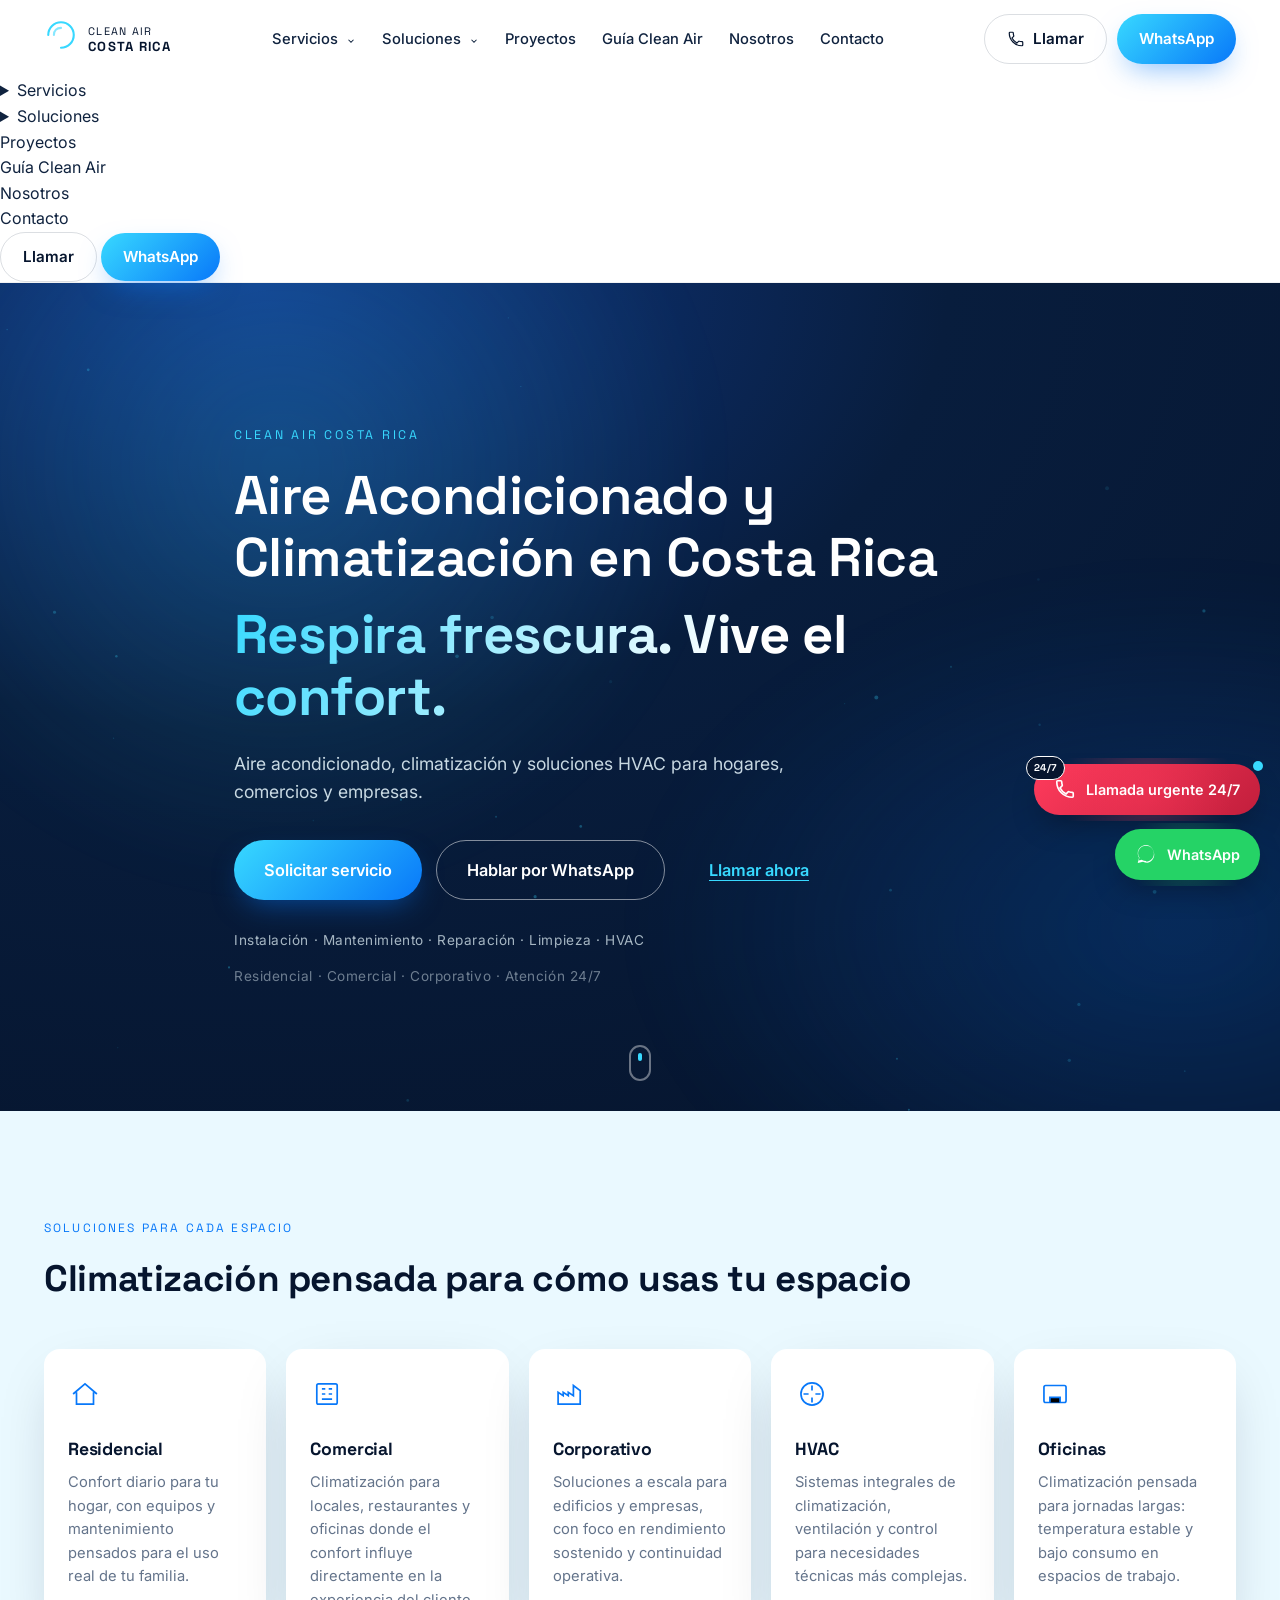
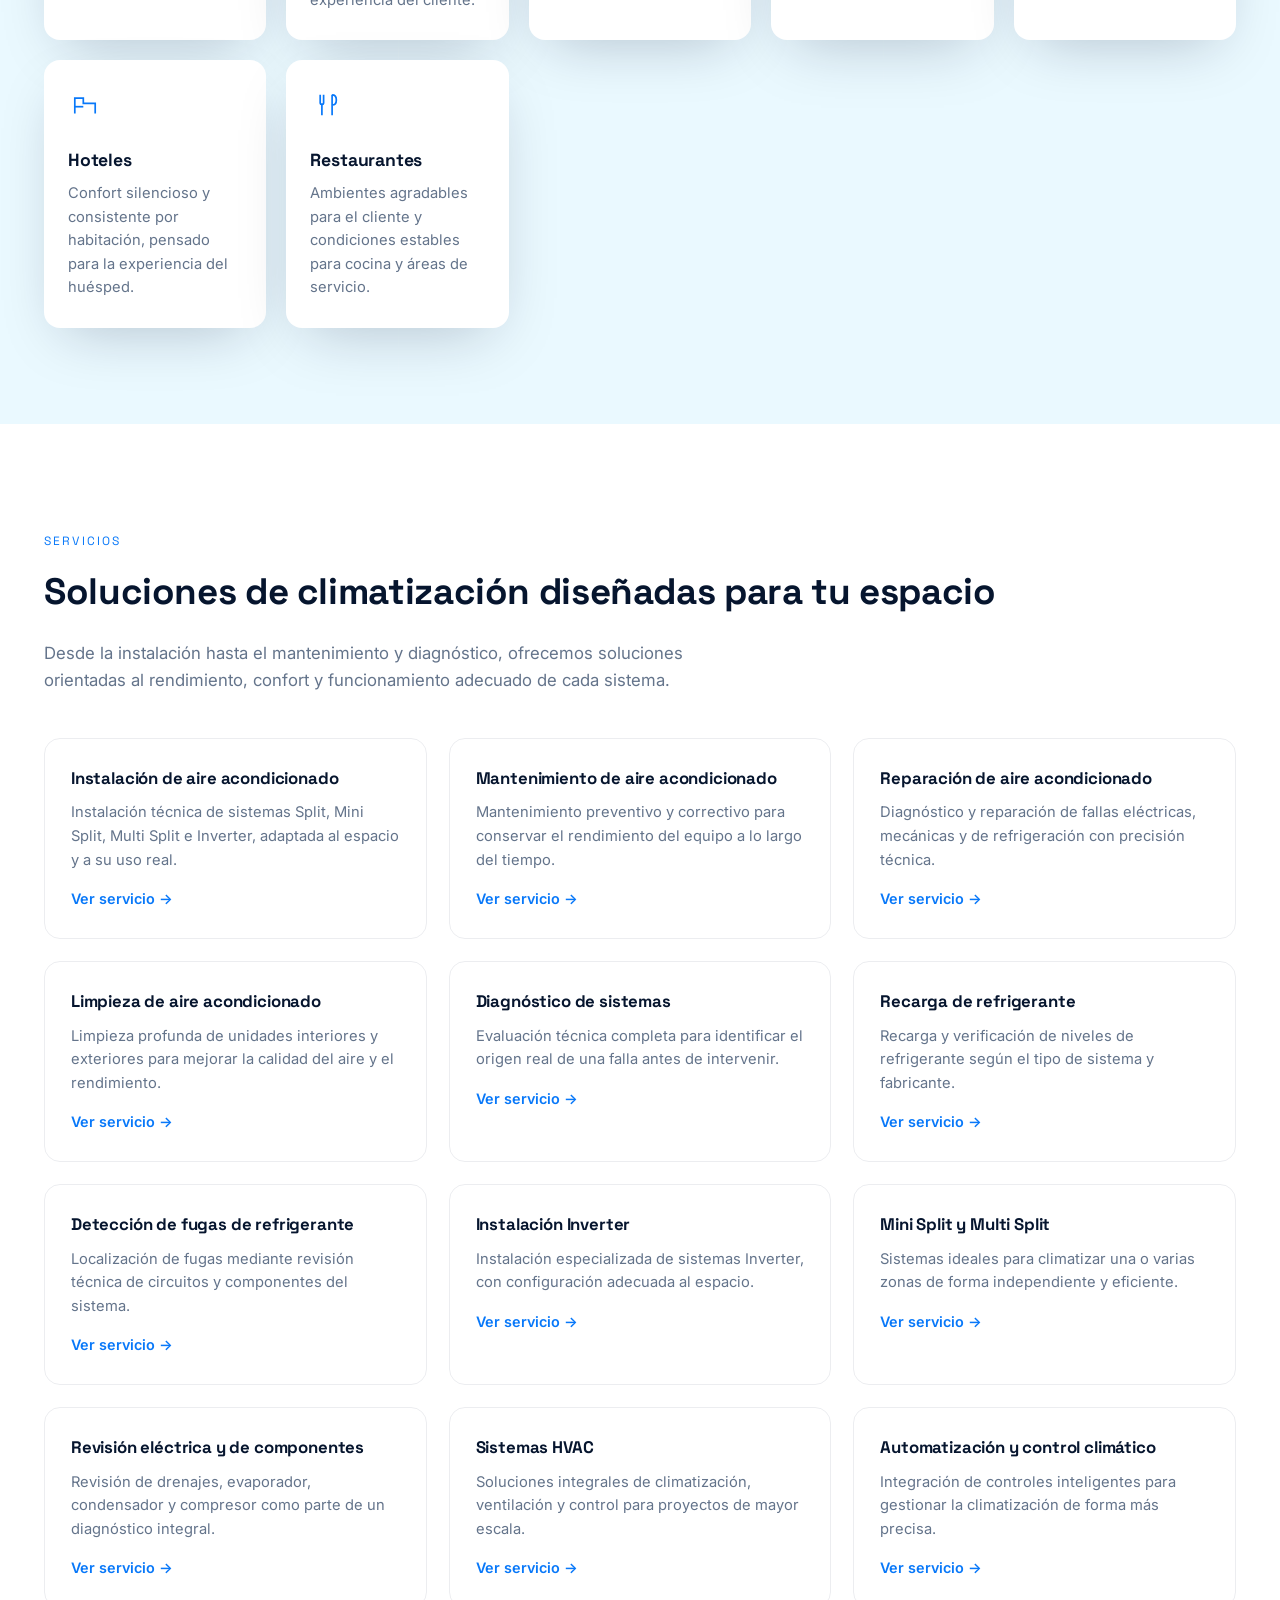
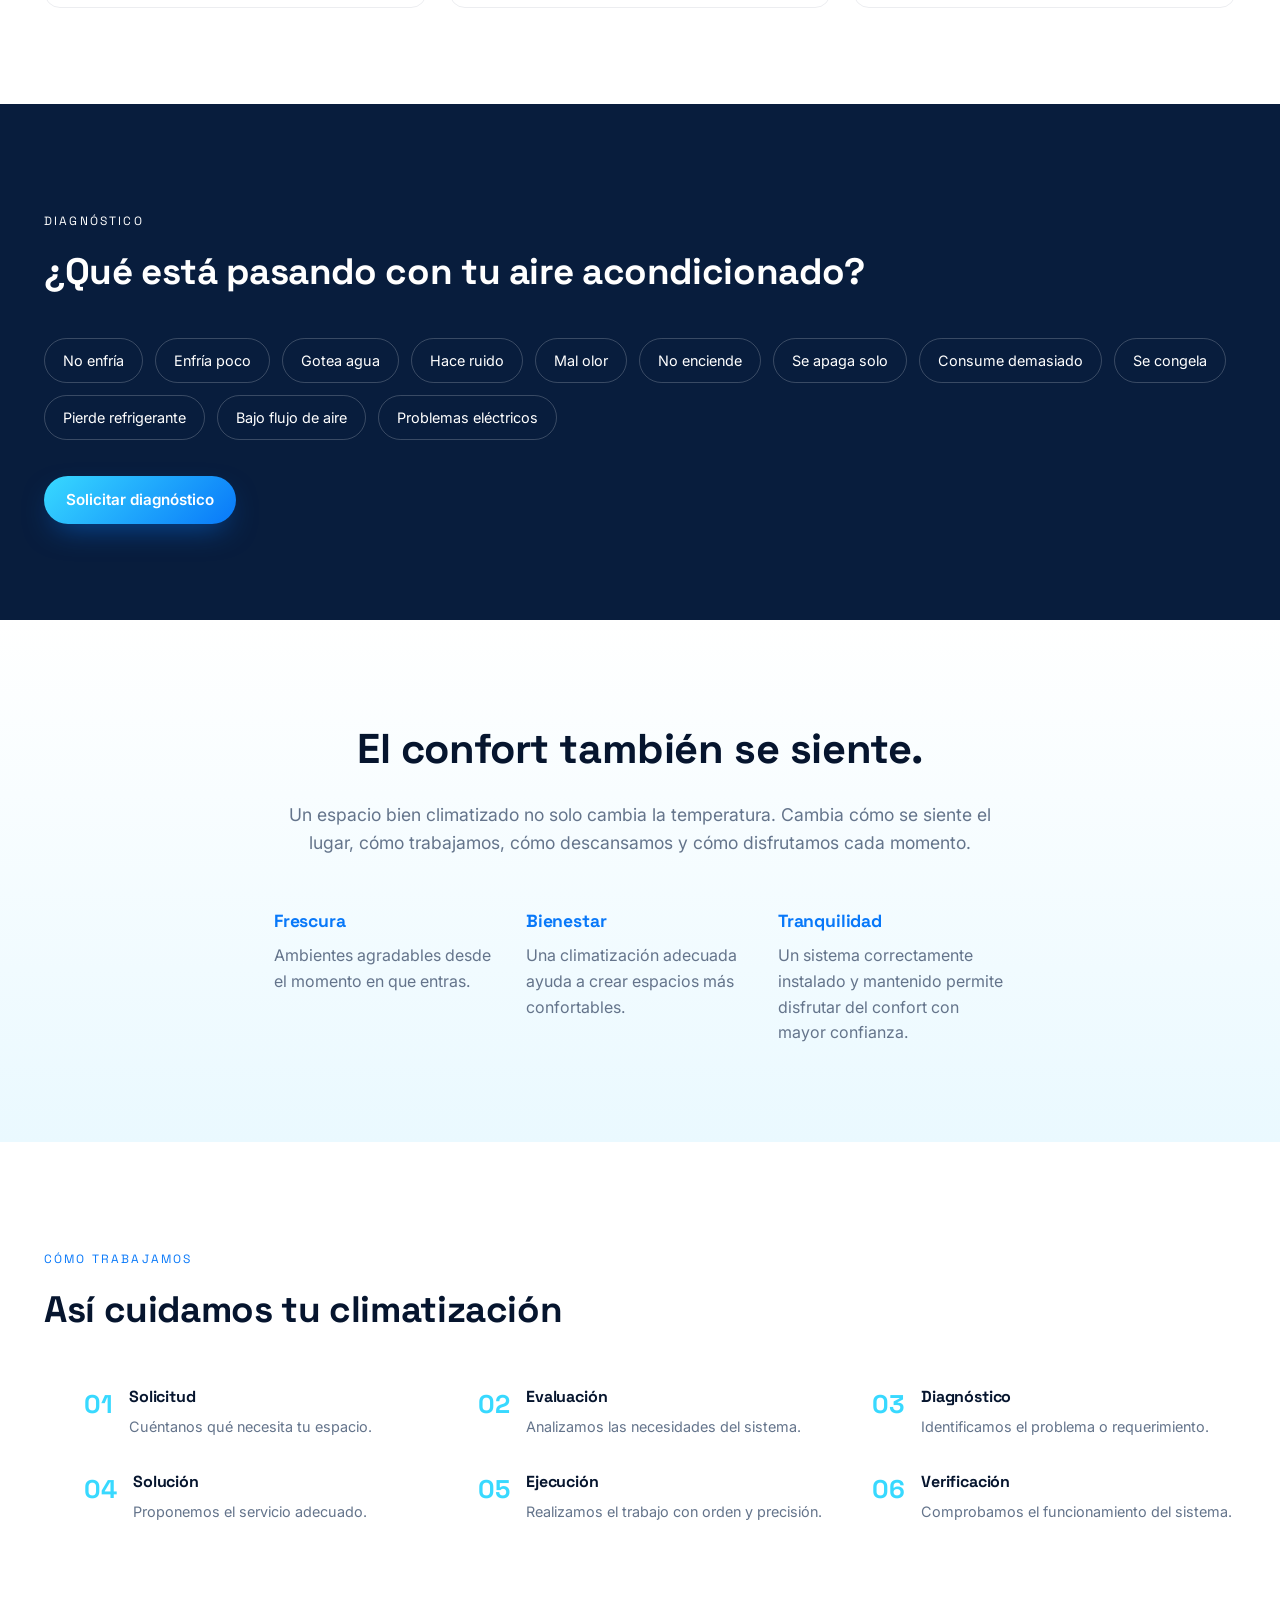
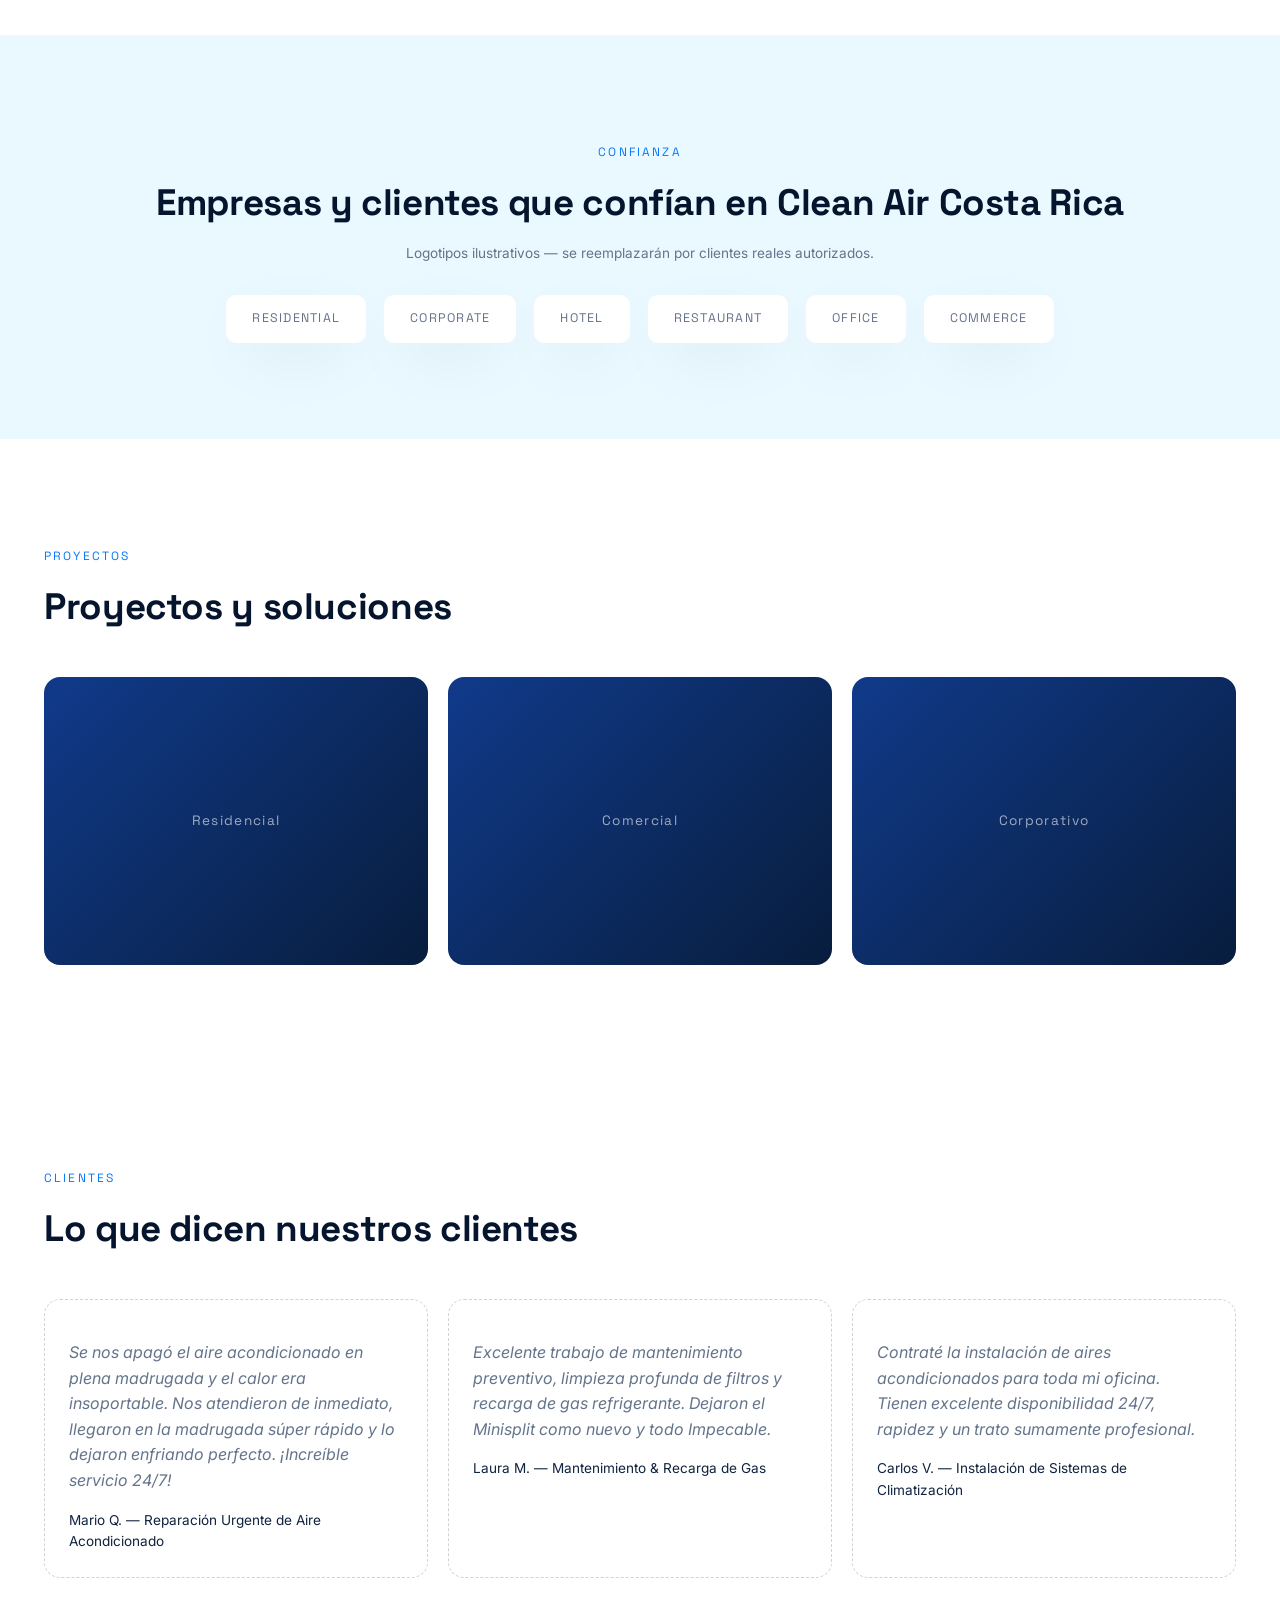
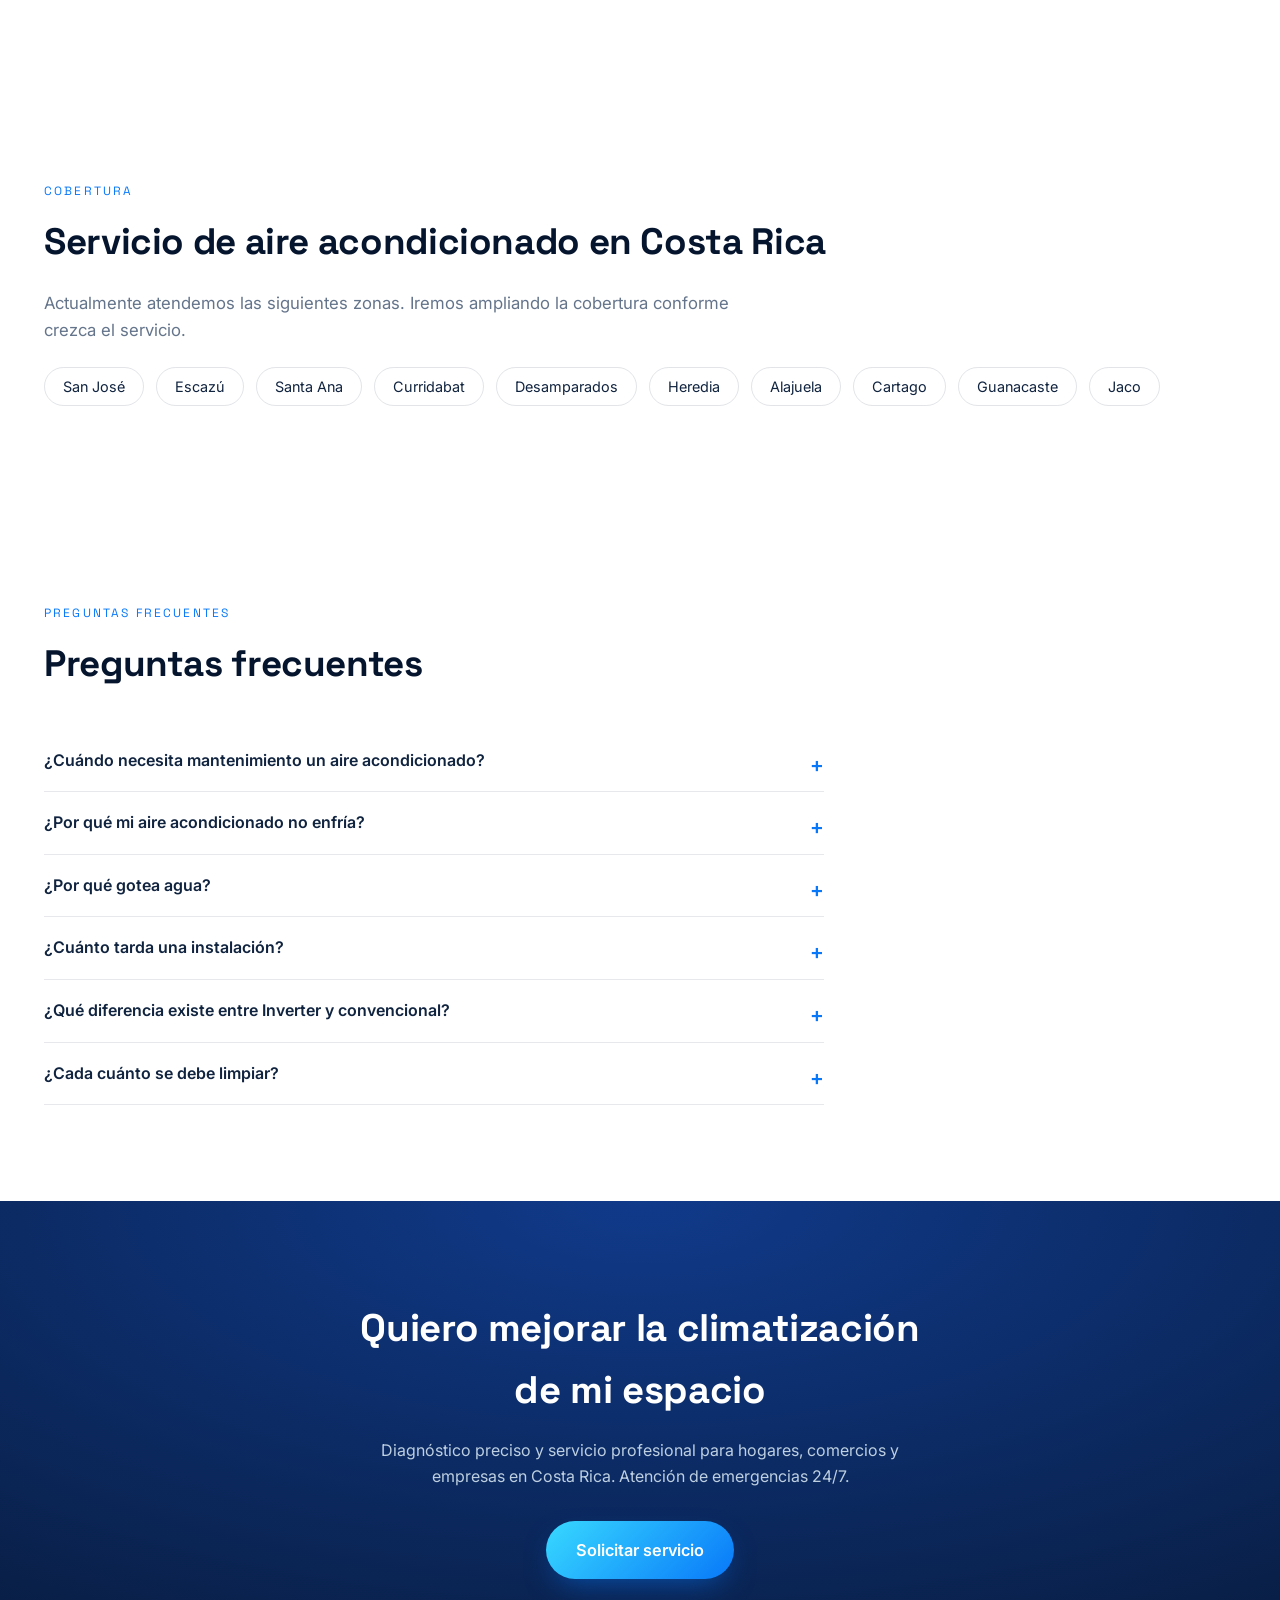
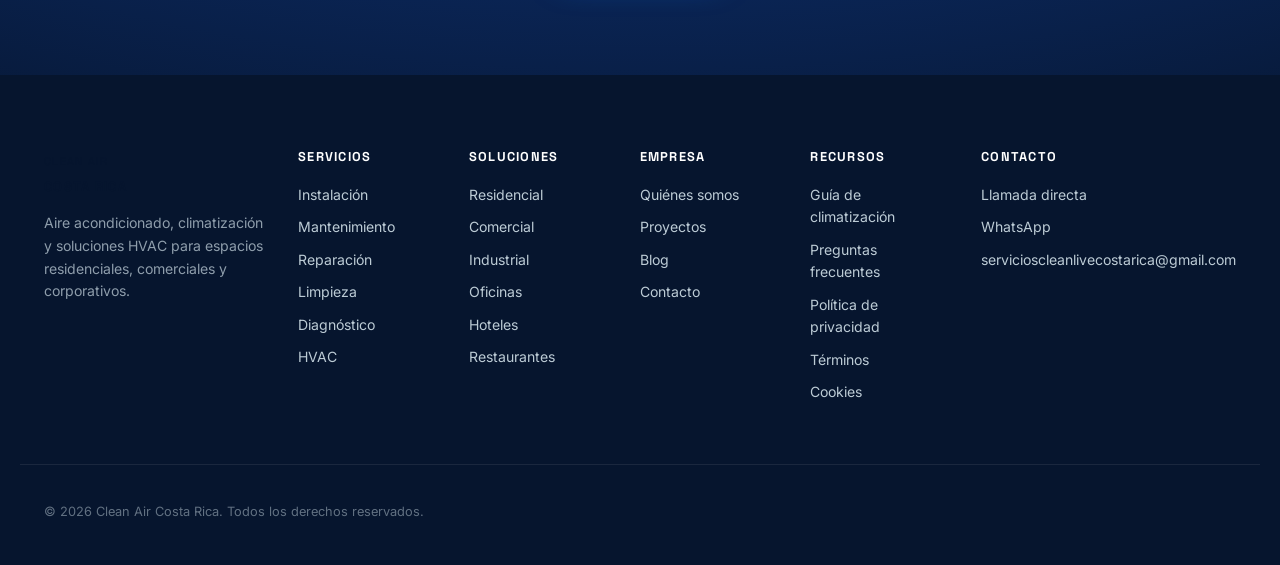
==== commit c6a9c174: "Update index.html" ====
--- a/index.html
+++ b/index.html
@@ -17,13 +17,13 @@
 <meta name="description" content="Instalación, mantenimiento y reparación de aire acondicionado y HVAC en Costa Rica. Diagnóstico preciso y servicio profesional para hogares y empresas.">
 <meta name="robots" content="index, follow, max-image-preview:large, max-snippet:-1, max-video-preview:-1">
 <meta name="googlebot" content="index, follow">
-<link rel="canonical" href="https://www.airconditioningcostarica.com//">
+<link rel="canonical" href="https://airconditioningcostarica.com/">
 <meta name="author" content="Clean Air Costa Rica">
 <meta name="theme-color" content="#06152E">
 <meta name="color-scheme" content="light">
-<link rel="alternate" hreflang="es-cr" href="https://www.airconditioningcostarica.com//">
-<link rel="alternate" hreflang="es" href="https://www.airconditioningcostarica.com//">
-<link rel="alternate" hreflang="x-default" href="https://www.airconditioningcostarica.com//">
+<link rel="alternate" hreflang="es-cr" href="https://airconditioningcostarica.com/">
+<link rel="alternate" hreflang="es" href="https://airconditioningcostarica.com/">
+<link rel="alternate" hreflang="x-default" href="https://airconditioningcostarica.com/">
 
 <!-- SEO local: complementa (no sustituye) al schema LocalBusiness -->
 <meta name="geo.region" content="CR-SJ">
@@ -43,7 +43,7 @@
 <link rel="icon" type="image/png" sizes="32x32" href="/assets/icons/favicon-32x32.png">
 <link rel="icon" type="image/png" sizes="16x16" href="/assets/icons/favicon-16x16.png">
 <link rel="apple-touch-icon" sizes="180x180" href="/assets/icons/apple-touch-icon.png">
-<link rel="manifest" href="www.airconditioningcostarica.com/">
+<link rel="manifest" href="/site.webmanifest">
 <link rel="sitemap" type="application/xml" title="Sitemap" href="/sitemap.xml">
 <meta name="application-name" content="Clean Air Costa Rica">
 <meta name="apple-mobile-web-app-title" content="Clean Air CR">
@@ -56,8 +56,8 @@
 <meta property="og:locale" content="es_CR">
 <meta property="og:title" content="Aire Acondicionado y Climatización en Costa Rica | Clean Air Costa Rica">
 <meta property="og:description" content="Instalación, mantenimiento y reparación de aire acondicionado y HVAC. Precisión técnica, confort real y atención profesional para hogares, comercios y empresas en Costa Rica.">
-<meta property="og:url" content="https://www.airconditioningcostarica.com//">
-<meta property="og:image" content="https://www.airconditioningcostarica.com//assets/images/og-cover.jpg">
+<meta property="og:url" content="https://airconditioningcostarica.com/">
+<meta property="og:image" content="https://airconditioningcostarica.com/assets/images/og-cover.jpg">
 <meta property="og:image:type" content="image/jpeg">
 <meta property="og:image:width" content="1200">
 <meta property="og:image:height" content="630">
@@ -69,7 +69,7 @@
 <meta name="twitter:card" content="summary_large_image">
 <meta name="twitter:title" content="Aire Acondicionado y Climatización en Costa Rica">
 <meta name="twitter:description" content="Instalación, mantenimiento y reparación de aire acondicionado y HVAC en Costa Rica. Servicio profesional y confort real.">
-<meta name="twitter:image" content="https://www.airconditioningcostarica.com//assets/images/og-cover.jpg">
+<meta name="twitter:image" content="https://airconditioningcostarica.com/assets/images/og-cover.jpg">
 
 <!-- ============================================================
      PERFORMANCE / RESOURCE HINTS
@@ -97,6 +97,8 @@
   --white: #FFFFFF;
   --text: #10233F;
   --muted: #64748B;
+  --urgent: #FF3B5C;
+  --urgent-dark: #C21E3C;
 
   --font-display: 'Space Grotesk', system-ui, sans-serif;
   --font-body: 'Inter', system-ui, sans-serif;
@@ -106,10 +108,13 @@
   --shadow-soft: 0 20px 60px -20px rgba(6, 21, 46, 0.25);
   --max-width: 1240px;
   --transition: 0.6s cubic-bezier(.22,.61,.36,1);
+  --fab-gap: 14px;
+  --fab-safe-bottom: env(safe-area-inset-bottom, 0px);
 }
 
 *, *::before, *::after { box-sizing: border-box; }
-html { scroll-behavior: smooth; }
+html { scroll-behavior: smooth; overflow-x: hidden; }
+body { overflow-x: hidden; }
 @media (prefers-reduced-motion: reduce) {
   html { scroll-behavior: auto; }
   *, *::before, *::after { animation-duration: 0.001ms !important; animation-iteration-count: 1 !important; transition-duration: 0.001ms !important; }
@@ -215,8 +220,9 @@
   }
   .nav-toggle span { width: 24px; height: 2px; background: var(--deep-blue); border-radius: 2px; transition: var(--transition); }
   .mobile-nav { max-height: 0; overflow: hidden; transition: max-height .4s ease; background: var(--white); border-top: 1px solid rgba(16,35,63,.06); }
-  .mobile-nav.open { max-height: 500px; }
+  .mobile-nav.open { max-height: 80vh; overflow-y: auto; }
   .mobile-nav ul { display: flex; flex-direction: column; padding: 8px 24px 20px; }
+  .mobile-nav > ul { padding-bottom: 4px; }
   .mobile-nav a { display: block; padding: 12px 0; font-weight: 500; border-bottom: 1px solid rgba(16,35,63,.05); }
   .mobile-nav details { border-bottom: 1px solid rgba(16,35,63,.05); }
   .mobile-nav details summary {
@@ -228,6 +234,8 @@
   .mobile-nav details[open] summary::after { content: "–"; }
   .mobile-nav details ul { padding-left: 12px; }
   .mobile-nav details ul li a { border-bottom: 1px solid rgba(16,35,63,.03); font-size: .9rem; font-weight: 400; padding: 10px 0; }
+  .mobile-nav-cta { display: flex; gap: 10px; padding: 16px 24px 24px; }
+  .mobile-nav-cta .btn { flex: 1; }
 }
 
 /* ==========================================================
@@ -331,7 +339,7 @@
 
 /* FEEL / NEUROMARKETING */
 .feel { background: linear-gradient(180deg, var(--white), var(--ice)); text-align: center; }
-.feel-inner { max-width: 780px; }
+.feel-inner { max-width: 780px; margin: 0 auto; }
 .feel h2 { font-size: clamp(1.8rem, 3.4vw, 2.6rem); }
 .feel-lead { color: var(--muted); font-size: 1.1rem; margin-top: 18px; }
 .feel-grid { display: grid; grid-template-columns: repeat(3, 1fr); gap: 24px; margin-top: 50px; text-align: left; }
@@ -392,9 +400,13 @@
 
 /* ==========================================================
    FOOTER
+   6 columnas reales: marca + Servicios + Soluciones + Empresa +
+   Recursos + Contacto. El grid ahora define 6 tracks (antes solo
+   definía 5, así que la columna de Contacto se rompía a una fila
+   nueva y desalineaba todo el footer en escritorio).
 ========================================================== */
 .site-footer { background: var(--deep-blue); color: rgba(234,249,255,.8); padding: 72px 0 30px; }
-.footer-grid { display: grid; grid-template-columns: 1.4fr repeat(4, 1fr); gap: 32px; }
+.footer-grid { display: grid; grid-template-columns: 1.6fr repeat(5, 1fr); gap: 32px; }
 .footer-brand p { font-size: .88rem; margin-top: 14px; color: rgba(234,249,255,.6); }
 .footer-col h3 { color: var(--white); font-size: .8rem; letter-spacing: .1em; text-transform: uppercase; margin-bottom: 16px; }
 .footer-col li { margin-bottom: 10px; font-size: .88rem; }
@@ -402,29 +414,101 @@
 .footer-bottom { border-top: 1px solid rgba(255,255,255,.08); margin-top: 50px; padding-top: 24px; font-size: .8rem; color: rgba(234,249,255,.4); }
 
 /* ==========================================================
-   WHATSAPP FAB
+   BOTONES FLOTANTES — WhatsApp + Llamada urgente
+   Ambos siempre visibles, apilados, con un brillo tipo "perla"
+   (halo pulsante) para llamar la atención sin ser invasivos.
 ========================================================== */
-.whatsapp-fab {
-  position: fixed; bottom: 24px; right: 24px; z-index: 200;
-  display: flex; align-items: center; gap: 8px;
-  background: #25D366; color: var(--white); padding: 14px 20px; border-radius: 999px;
-  box-shadow: 0 14px 30px -8px rgba(0,0,0,.35); font-weight: 600; font-size: .9rem;
-  transition: transform .25s ease;
-}
-.whatsapp-fab:hover { transform: translateY(-3px); }
+.floating-actions {
+  position: fixed;
+  right: max(20px, var(--fab-gap));
+  bottom: calc(20px + var(--fab-safe-bottom));
+  z-index: 200;
+  display: flex;
+  flex-direction: column;
+  align-items: flex-end;
+  gap: 14px;
+}
+
+.fab-badge-247 {
+  position: absolute;
+  top: -8px; left: -8px;
+  background: var(--deep-blue);
+  color: var(--white);
+  font-family: var(--font-display);
+  font-size: .62rem;
+  font-weight: 700;
+  letter-spacing: .04em;
+  padding: 3px 7px;
+  border-radius: 999px;
+  border: 1.5px solid var(--white);
+  z-index: 2;
+}
+
+.fab {
+  position: relative;
+  display: flex; align-items: center; gap: 10px;
+  padding: 14px 20px; border-radius: 999px;
+  color: var(--white); font-weight: 600; font-size: .9rem;
+  box-shadow: 0 14px 30px -8px rgba(0,0,0,.35);
+  transition: transform .25s ease, box-shadow .25s ease;
+  isolation: isolate;
+}
+.fab:hover, .fab:focus-visible { transform: translateY(-3px); }
+.fab-icon { position: relative; z-index: 1; display: flex; }
+.fab-icon svg { display: block; }
+
+/* Halo "perla que brilla": un anillo que respira detrás del botón */
+.fab::before {
+  content: "";
+  position: absolute; inset: -6px;
+  border-radius: inherit;
+  z-index: -1;
+  opacity: .55;
+  animation: pearlGlow 2.6s ease-in-out infinite;
+}
+.fab-whatsapp { background: #25D366; }
+.fab-whatsapp::before { background: radial-gradient(circle, rgba(37,211,102,.55), transparent 70%); }
+.fab-call { background: linear-gradient(135deg, var(--urgent), var(--urgent-dark)); }
+.fab-call::before { background: radial-gradient(circle, rgba(255,59,92,.55), transparent 70%); }
+
+@keyframes pearlGlow {
+  0%, 100% { transform: scale(1); opacity: .35; }
+  50% { transform: scale(1.35); opacity: .7; }
+}
+
+.fab-pulse-dot {
+  position: absolute; top: -3px; right: -3px; width: 10px; height: 10px;
+  border-radius: 50%; background: var(--air-cyan);
+  box-shadow: 0 0 0 rgba(56,217,255,.6);
+  animation: pulseDot 1.8s ease-in-out infinite;
+}
+@keyframes pulseDot {
+  0% { box-shadow: 0 0 0 0 rgba(56,217,255,.6); }
+  70% { box-shadow: 0 0 0 8px rgba(56,217,255,0); }
+  100% { box-shadow: 0 0 0 0 rgba(56,217,255,0); }
+}
+
+@media (prefers-reduced-motion: reduce) {
+  .fab::before, .fab-pulse-dot { animation: none; }
+}
 
 /* ==========================================================
    RESPONSIVE
 ========================================================== */
 @media (max-width: 980px) {
   .spaces-grid, .services-grid, .process-list, .projects-grid, .testimonials-grid, .feel-grid { grid-template-columns: repeat(2, 1fr); }
+  .footer-grid { grid-template-columns: repeat(2, 1fr); }
+  .footer-brand { grid-column: 1 / -1; }
 }
 @media (max-width: 640px) {
   .spaces-grid, .services-grid, .process-list, .projects-grid, .testimonials-grid, .feel-grid { grid-template-columns: 1fr; }
   .footer-grid { grid-template-columns: 1fr 1fr; }
   .hero-content { padding: 100px 20px 80px; }
-  .whatsapp-fab span { display: none; }
-  .whatsapp-fab { padding: 14px; }
+  .hero-actions { flex-direction: column; align-items: stretch; }
+  .hero-actions .btn { width: 100%; }
+  .fab span.fab-label { display: none; }
+  .fab { padding: 16px; }
+  .floating-actions { right: 16px; bottom: calc(16px + var(--fab-safe-bottom)); gap: 12px; }
 }
 
 </style>
@@ -490,8 +574,8 @@
       "openingHoursSpecification": {
         "@type": "OpeningHoursSpecification",
         "dayOfWeek": ["Monday","Tuesday","Wednesday","Thursday","Friday","Saturday"],
-        "opens": "07:00",
-        "closes": "18:00"
+        "opens": "00:00",
+        "closes": "00:00"
       },
       "knowsAbout": [
         "Instalación de aire acondicionado",
@@ -726,15 +810,15 @@
           <a href="/servicios/">Servicios <svg class="nav-chevron" width="10" height="10" viewBox="0 0 24 24" fill="none" stroke="currentColor" stroke-width="2.5" aria-hidden="true"><path d="M6 9l6 6 6-6"/></svg></a>
           <ul class="dropdown-menu">
             <li><a href="https://airconditioningcostarica.com/servicios/instalacion-aire-acondicionado/">Instalación de aire acondicionado</a></li>
-<li><a href="https://airconditioningcostarica.com/servicios/mantenimiento-aire-acondicionado/">Mantenimiento</a></li>
-<li><a href="https://airconditioningcostarica.com/servicios/reparacion-aire-acondicionado/">Reparación</a></li>
-<li><a href="https://airconditioningcostarica.com/servicios/limpieza-aire-acondicionado/">Limpieza</a></li>
-<li><a href="https://airconditioningcostarica.com/servicios/diagnostico-aire-acondicionado/">Diagnóstico de sistemas</a></li>
-<li><a href="https://airconditioningcostarica.com/servicios/recarga-refrigerante-gas/">Recarga de refrigerante</a></li>
-<li><a href="https://airconditioningcostarica.com/servicios/deteccion-fugas-gas/">Detección de fugas</a></li>
-<li><a href="https://airconditioningcostarica.com/servicios/instalacion-tecnologia-inverter/">Instalación Inverter</a></li>
-<li><a href="https://airconditioningcostarica.com/servicios/mini-split-multi-split/">Mini Split y Multi Split</a></li>
-<li><a href="https://airconditioningcostarica.com/servicios/sistemas-hvac-comercial/">Sistemas HVAC</a></li>
+            <li><a href="https://airconditioningcostarica.com/servicios/mantenimiento-aire-acondicionado/">Mantenimiento</a></li>
+            <li><a href="https://airconditioningcostarica.com/servicios/reparacion-aire-acondicionado/">Reparación</a></li>
+            <li><a href="https://airconditioningcostarica.com/servicios/limpieza-aire-acondicionado/">Limpieza</a></li>
+            <li><a href="https://airconditioningcostarica.com/servicios/diagnostico-aire-acondicionado/">Diagnóstico de sistemas</a></li>
+            <li><a href="https://airconditioningcostarica.com/servicios/recarga-refrigerante-gas/">Recarga de refrigerante</a></li>
+            <li><a href="https://airconditioningcostarica.com/servicios/deteccion-fugas-gas/">Detección de fugas</a></li>
+            <li><a href="https://airconditioningcostarica.com/servicios/instalacion-tecnologia-inverter/">Instalación Inverter</a></li>
+            <li><a href="https://airconditioningcostarica.com/servicios/mini-split-multi-split/">Mini Split y Multi Split</a></li>
+            <li><a href="https://airconditioningcostarica.com/servicios/sistemas-hvac-comercial/">Sistemas HVAC</a></li>
           </ul>
         </li>
         <li class="has-dropdown">
@@ -772,22 +856,47 @@
   </div>
 
   <nav id="mobileNav" class="mobile-nav" aria-label="Navegación móvil">
-    
-<li><a href="https://airconditioningcostarica.com/servicios/instalacion-aire-acondicionado/">Instalación de aire acondicionado</a></li>
-<li><a href="https://airconditioningcostarica.com/servicios/mantenimiento-aire-acondicionado/">Mantenimiento</a></li>
-<li><a href="https://airconditioningcostarica.com/servicios/reparacion-aire-acondicionado/">Reparación</a></li>
-<li><a href="https://airconditioningcostarica.com/servicios/limpieza-aire-acondicionado/">Limpieza</a></li>
-<li><a href="https://airconditioningcostarica.com/servicios/diagnostico-aire-acondicionado/">Diagnóstico de sistemas</a></li>
-<li><a href="https://airconditioningcostarica.com/servicios/recarga-refrigerante-gas/">Recarga de refrigerante</a></li>
-<li><a href="https://airconditioningcostarica.com/servicios/deteccion-fugas-gas/">Detección de fugas</a></li>
-<li><a href="https://airconditioningcostarica.com/servicios/instalacion-tecnologia-inverter/">Instalación Inverter</a></li>
-<li><a href="https://airconditioningcostarica.com/servicios/mini-split-multi-split/">Mini Split y Multi Split</a></li>
-<li><a href="https://airconditioningcostarica.com/servicios/sistemas-hvac-comercial/">Sistemas HVAC</a></li>
-
-                                   
+    <ul>
+      <li>
+        <details>
+          <summary>Servicios</summary>
+          <ul>
+            <li><a href="https://airconditioningcostarica.com/servicios/instalacion-aire-acondicionado/">Instalación de aire acondicionado</a></li>
+            <li><a href="https://airconditioningcostarica.com/servicios/mantenimiento-aire-acondicionado/">Mantenimiento</a></li>
+            <li><a href="https://airconditioningcostarica.com/servicios/reparacion-aire-acondicionado/">Reparación</a></li>
+            <li><a href="https://airconditioningcostarica.com/servicios/limpieza-aire-acondicionado/">Limpieza</a></li>
+            <li><a href="https://airconditioningcostarica.com/servicios/diagnostico-aire-acondicionado/">Diagnóstico de sistemas</a></li>
+            <li><a href="https://airconditioningcostarica.com/servicios/recarga-refrigerante-gas/">Recarga de refrigerante</a></li>
+            <li><a href="https://airconditioningcostarica.com/servicios/deteccion-fugas-gas/">Detección de fugas</a></li>
+            <li><a href="https://airconditioningcostarica.com/servicios/instalacion-tecnologia-inverter/">Instalación Inverter</a></li>
+            <li><a href="https://airconditioningcostarica.com/servicios/mini-split-multi-split/">Mini Split y Multi Split</a></li>
+            <li><a href="https://airconditioningcostarica.com/servicios/sistemas-hvac-comercial/">Sistemas HVAC</a></li>
           </ul>
-      
+        </details>
+      </li>
+      <li>
+        <details>
+          <summary>Soluciones</summary>
+          <ul>
+            <li><a href="/aire-acondicionado-residencial/">Residencial</a></li>
+            <li><a href="/aire-acondicionado-comercial/">Comercial</a></li>
+            <li><a href="/aire-acondicionado-industrial/">Industrial</a></li>
+            <li><a href="/aire-acondicionado-para-oficinas/">Oficinas</a></li>
+            <li><a href="/aire-acondicionado-para-hoteles/">Hoteles</a></li>
+            <li><a href="/aire-acondicionado-para-restaurantes/">Restaurantes</a></li>
+          </ul>
+        </details>
+      </li>
+      <li><a href="/proyectos/">Proyectos</a></li>
+      <li><a href="/blog/">Guía Clean Air</a></li>
+      <li><a href="/nosotros/">Nosotros</a></li>
+      <li><a href="/contacto/">Contacto</a></li>
     </ul>
+    <div class="mobile-nav-cta">
+      <a href="tel:+50663026080" class="btn btn-ghost">Llamar</a>
+      <a href="https://wa.me/50663026080?text=Hola%2C%20Clean%20Air%20Costa%20Rica.%20Deseo%20solicitar%20informaci%C3%B3n%20sobre%20un%20servicio%20de%20aire%20acondicionado."
+         class="btn btn-primary" target="_blank" rel="noopener">WhatsApp</a>
+    </div>
   </nav>
 </header>
 
@@ -824,7 +933,7 @@
       </div>
 
       <p class="hero-tags">Instalación · Mantenimiento · Reparación · Limpieza · HVAC</p>
-      <p class="hero-tags hero-tags-muted">Residencial · Comercial · Corporativo</p>
+      <p class="hero-tags hero-tags-muted">Residencial · Comercial · Corporativo · Atención 24/7</p>
     </div>
 
     <a href="#soluciones" class="scroll-cue" aria-label="Desplazarse a soluciones">
@@ -1068,27 +1177,26 @@
   <!-- ============================================================
        TESTIMONIOS (placeholders — no publicar reseñas inventadas)
   ============================================================ -->
-  <!-- HTML -->
-<section class="section testimonials" aria-labelledby="testimonials-heading">
-  <div class="container">
-    <p class="section-eyebrow">Clientes</p>
-    <h2 id="testimonials-heading">Lo que dicen nuestros clientes</h2>
-    <div class="testimonials-grid">
-      <blockquote class="testimonial placeholder">
-        <p>Se nos apagó el aire acondicionado en plena madrugada y el calor era insoportable. Nos atendieron de inmediato, llegaron en la madrugada súper rápido y lo dejaron enfriando perfecto. ¡Increíble servicio 24/7!</p>
-        <footer>Mario Q. — Reparación Urgente de Aire Acondicionado</footer>
-      </blockquote>
-      <blockquote class="testimonial placeholder">
-        <p>Excelente trabajo de mantenimiento preventivo, limpieza profunda de filtros y recarga de gas refrigerante. Dejaron el Minisplit como nuevo y todo Impecable.</p>
-        <footer>Laura M. — Mantenimiento & Recarga de Gas</footer>
-      </blockquote>
-      <blockquote class="testimonial placeholder">
-        <p>Contraté la instalación de aires acondicionados para toda mi oficina. Tienen excelente disponibilidad 24/7, rapidez y un trato sumamente profesional.</p>
-        <footer>Carlos V. — Instalación de Sistemas de Climatización</footer>
-      </blockquote>
-    </div>
-  </div>
-</section>
+  <section class="section testimonials" aria-labelledby="testimonials-heading">
+    <div class="container">
+      <p class="section-eyebrow">Clientes</p>
+      <h2 id="testimonials-heading">Lo que dicen nuestros clientes</h2>
+      <div class="testimonials-grid">
+        <blockquote class="testimonial placeholder">
+          <p>Se nos apagó el aire acondicionado en plena madrugada y el calor era insoportable. Nos atendieron de inmediato, llegaron en la madrugada súper rápido y lo dejaron enfriando perfecto. ¡Increíble servicio 24/7!</p>
+          <footer>Mario Q. — Reparación Urgente de Aire Acondicionado</footer>
+        </blockquote>
+        <blockquote class="testimonial placeholder">
+          <p>Excelente trabajo de mantenimiento preventivo, limpieza profunda de filtros y recarga de gas refrigerante. Dejaron el Minisplit como nuevo y todo Impecable.</p>
+          <footer>Laura M. — Mantenimiento &amp; Recarga de Gas</footer>
+        </blockquote>
+        <blockquote class="testimonial placeholder">
+          <p>Contraté la instalación de aires acondicionados para toda mi oficina. Tienen excelente disponibilidad 24/7, rapidez y un trato sumamente profesional.</p>
+          <footer>Carlos V. — Instalación de Sistemas de Climatización</footer>
+        </blockquote>
+      </div>
+    </div>
+  </section>
 
   <!-- ============================================================
        ZONA DE COBERTURA
@@ -1107,7 +1215,7 @@
         <li><a href="/aire-acondicionado-costa-rica/">Heredia</a></li>
         <li><a href="/aire-acondicionado-costa-rica/">Alajuela</a></li>
         <li><a href="/aire-acondicionado-costa-rica/">Cartago</a></li>
-        <li><a href="/aire-acondicionado-costa-rica/">Guanacaste</a></li> 
+        <li><a href="/aire-acondicionado-costa-rica/">Guanacaste</a></li>
         <li><a href="/aire-acondicionado-costa-rica/">Jaco</a></li>
       </ul>
     </div>
@@ -1156,7 +1264,7 @@
   <section class="section final-cta" aria-labelledby="final-cta-heading">
     <div class="container final-cta-inner">
       <h2 id="final-cta-heading">Quiero mejorar la climatización de mi espacio</h2>
-      <p>Diagnóstico preciso y servicio profesional para hogares, comercios y empresas en Costa Rica.</p>
+      <p>Diagnóstico preciso y servicio profesional para hogares, comercios y empresas en Costa Rica. Atención de emergencias 24/7.</p>
       <a href="tel:+50663026080" class="btn btn-primary btn-lg">Solicitar servicio</a>
     </div>
   </section>
@@ -1234,13 +1342,27 @@
 </footer>
 
 <!-- ============================================================
-     WHATSAPP FAB
+     BOTONES FLOTANTES — WhatsApp + Llamada urgente
+     Siempre visibles (desktop y mobile), apilados en la esquina
+     inferior derecha, con halo pulsante tipo "perla".
 ============================================================ -->
-<a class="whatsapp-fab" href="https://wa.me/50663026080?text=Hola%2C%20Clean%20Air%20Costa%20Rica.%20Deseo%20solicitar%20informaci%C3%B3n%20sobre%20un%20servicio%20de%20aire%20acondicionado."
-   target="_blank" rel="noopener" aria-label="Escribir por WhatsApp">
-  <svg viewBox="0 0 32 32" width="26" height="26" aria-hidden="true"><path fill="currentColor" d="M16.02 3C9.4 3 4 8.4 4 15.02c0 2.4.7 4.6 1.9 6.5L4 29l7.7-1.8c1.8 1 3.9 1.5 6.3 1.5C22.6 28.7 28 23.3 28 16.7S22.6 3 16.02 3zm0 23.3c-2.1 0-4-.6-5.6-1.6l-.4-.2-4.6 1.1 1.1-4.5-.3-.4c-1.1-1.7-1.7-3.6-1.7-5.6C4.5 9.1 9.6 4 16 4s11.5 5.1 11.5 11.5S22.4 27 16 27z"/></svg>
-  <span>WhatsApp</span>
-</a>
+<div class="floating-actions">
+  <a class="fab fab-call" href="tel:+50663026080" aria-label="Llamada urgente 24/7 a Clean Air Costa Rica">
+    <span class="fab-badge-247" aria-hidden="true">24/7</span>
+    <span class="fab-pulse-dot" aria-hidden="true"></span>
+    <span class="fab-icon" aria-hidden="true">
+      <svg width="22" height="22" viewBox="0 0 24 24" fill="none"><path d="M6.6 10.8c1.4 2.8 3.8 5.2 6.6 6.6l2.2-2.2c.3-.3.7-.4 1-.2 1.1.4 2.3.6 3.6.6.6 0 1 .4 1 1V20c0 .6-.4 1-1 1C10.5 21 3 13.5 3 4c0-.6.4-1 1-1h3.4c.6 0 1 .4 1 1 0 1.3.2 2.5.6 3.6.1.4 0 .8-.2 1L6.6 10.8z" stroke="currentColor" stroke-width="1.8"/></svg>
+    </span>
+    <span class="fab-label">Llamada urgente 24/7</span>
+  </a>
+  <a class="fab fab-whatsapp" href="https://wa.me/50663026080?text=Hola%2C%20Clean%20Air%20Costa%20Rica.%20Deseo%20solicitar%20informaci%C3%B3n%20sobre%20un%20servicio%20de%20aire%20acondicionado."
+     target="_blank" rel="noopener" aria-label="Escribir por WhatsApp a Clean Air Costa Rica">
+    <span class="fab-icon" aria-hidden="true">
+      <svg viewBox="0 0 32 32" width="22" height="22" aria-hidden="true"><path fill="currentColor" d="M16.02 3C9.4 3 4 8.4 4 15.02c0 2.4.7 4.6 1.9 6.5L4 29l7.7-1.8c1.8 1 3.9 1.5 6.3 1.5C22.6 28.7 28 23.3 28 16.7S22.6 3 16.02 3zm0 23.3c-2.1 0-4-.6-5.6-1.6l-.4-.2-4.6 1.1 1.1-4.5-.3-.4c-1.1-1.7-1.7-3.6-1.7-5.6C4.5 9.1 9.6 4 16 4s11.5 5.1 11.5 11.5S22.4 27 16 27z"/></svg>
+    </span>
+    <span class="fab-label">WhatsApp</span>
+  </a>
+</div>
 
 <script>
 /* ==========================================================
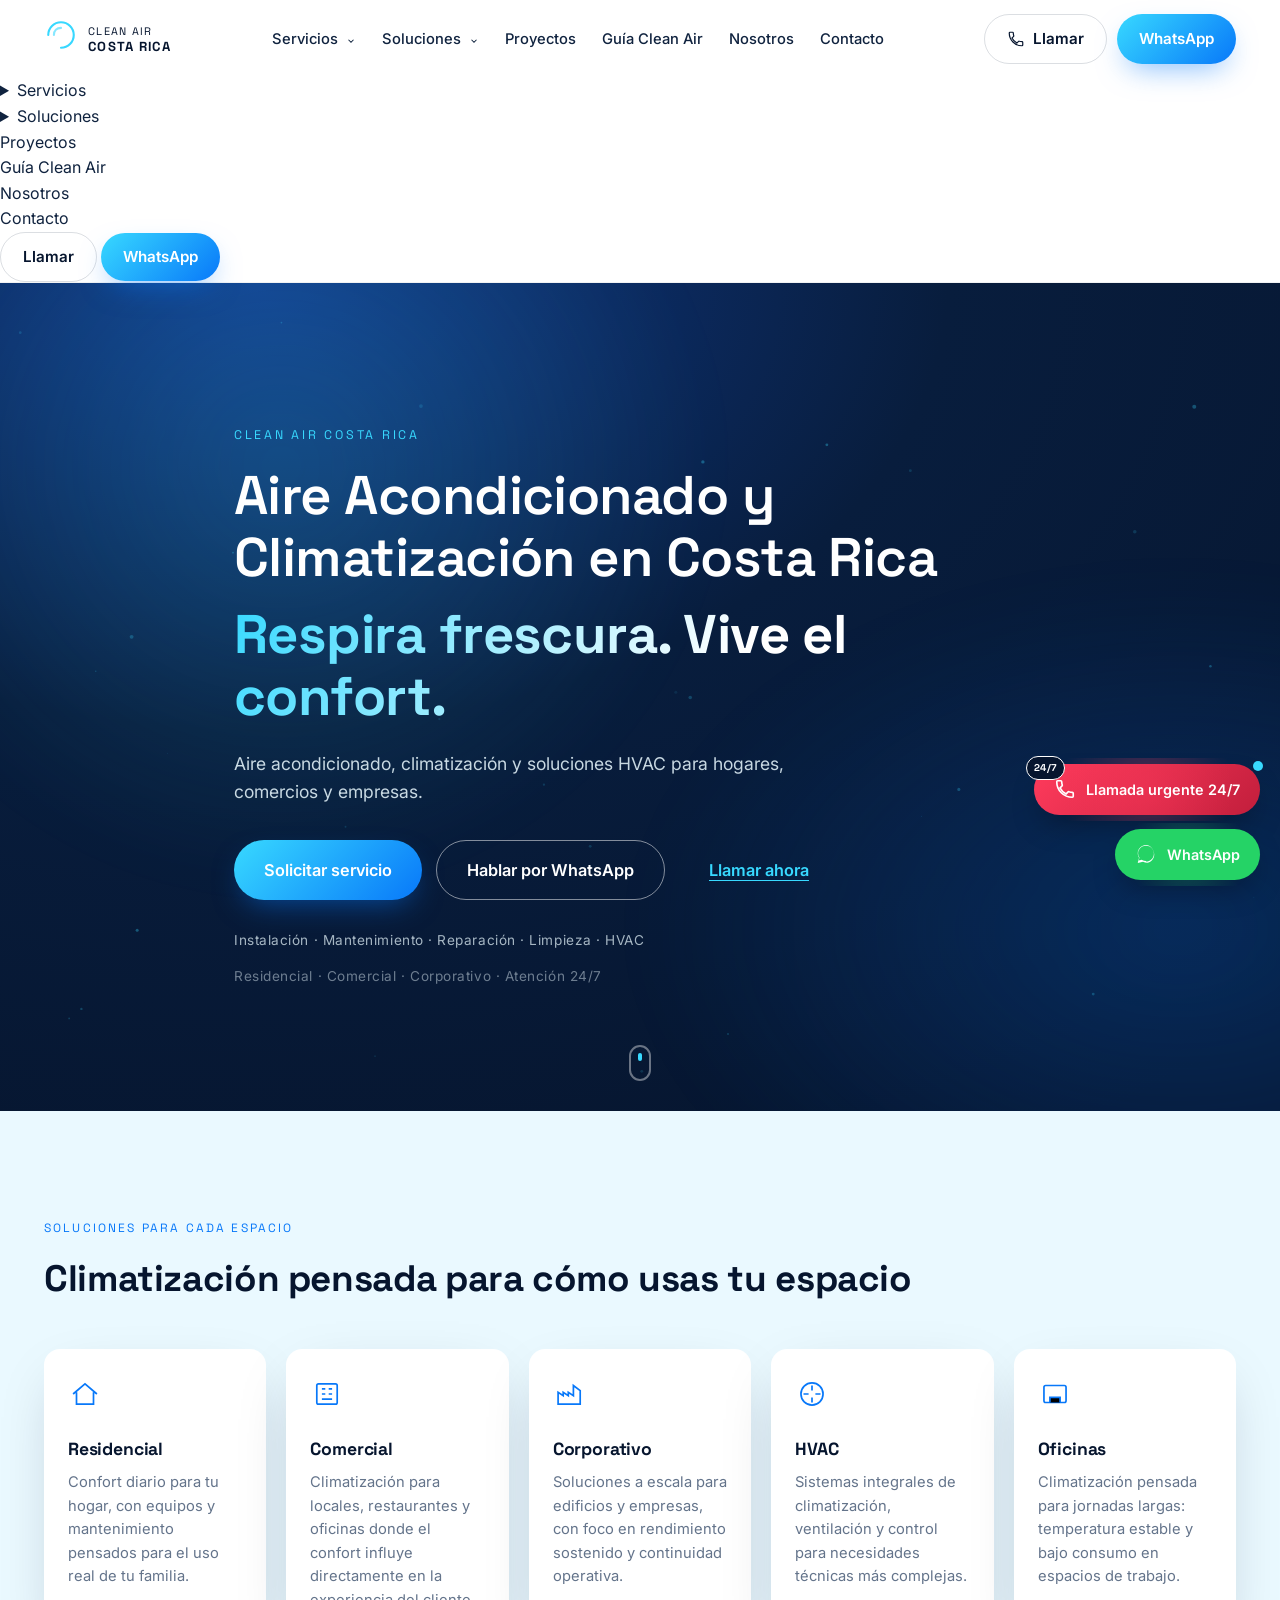
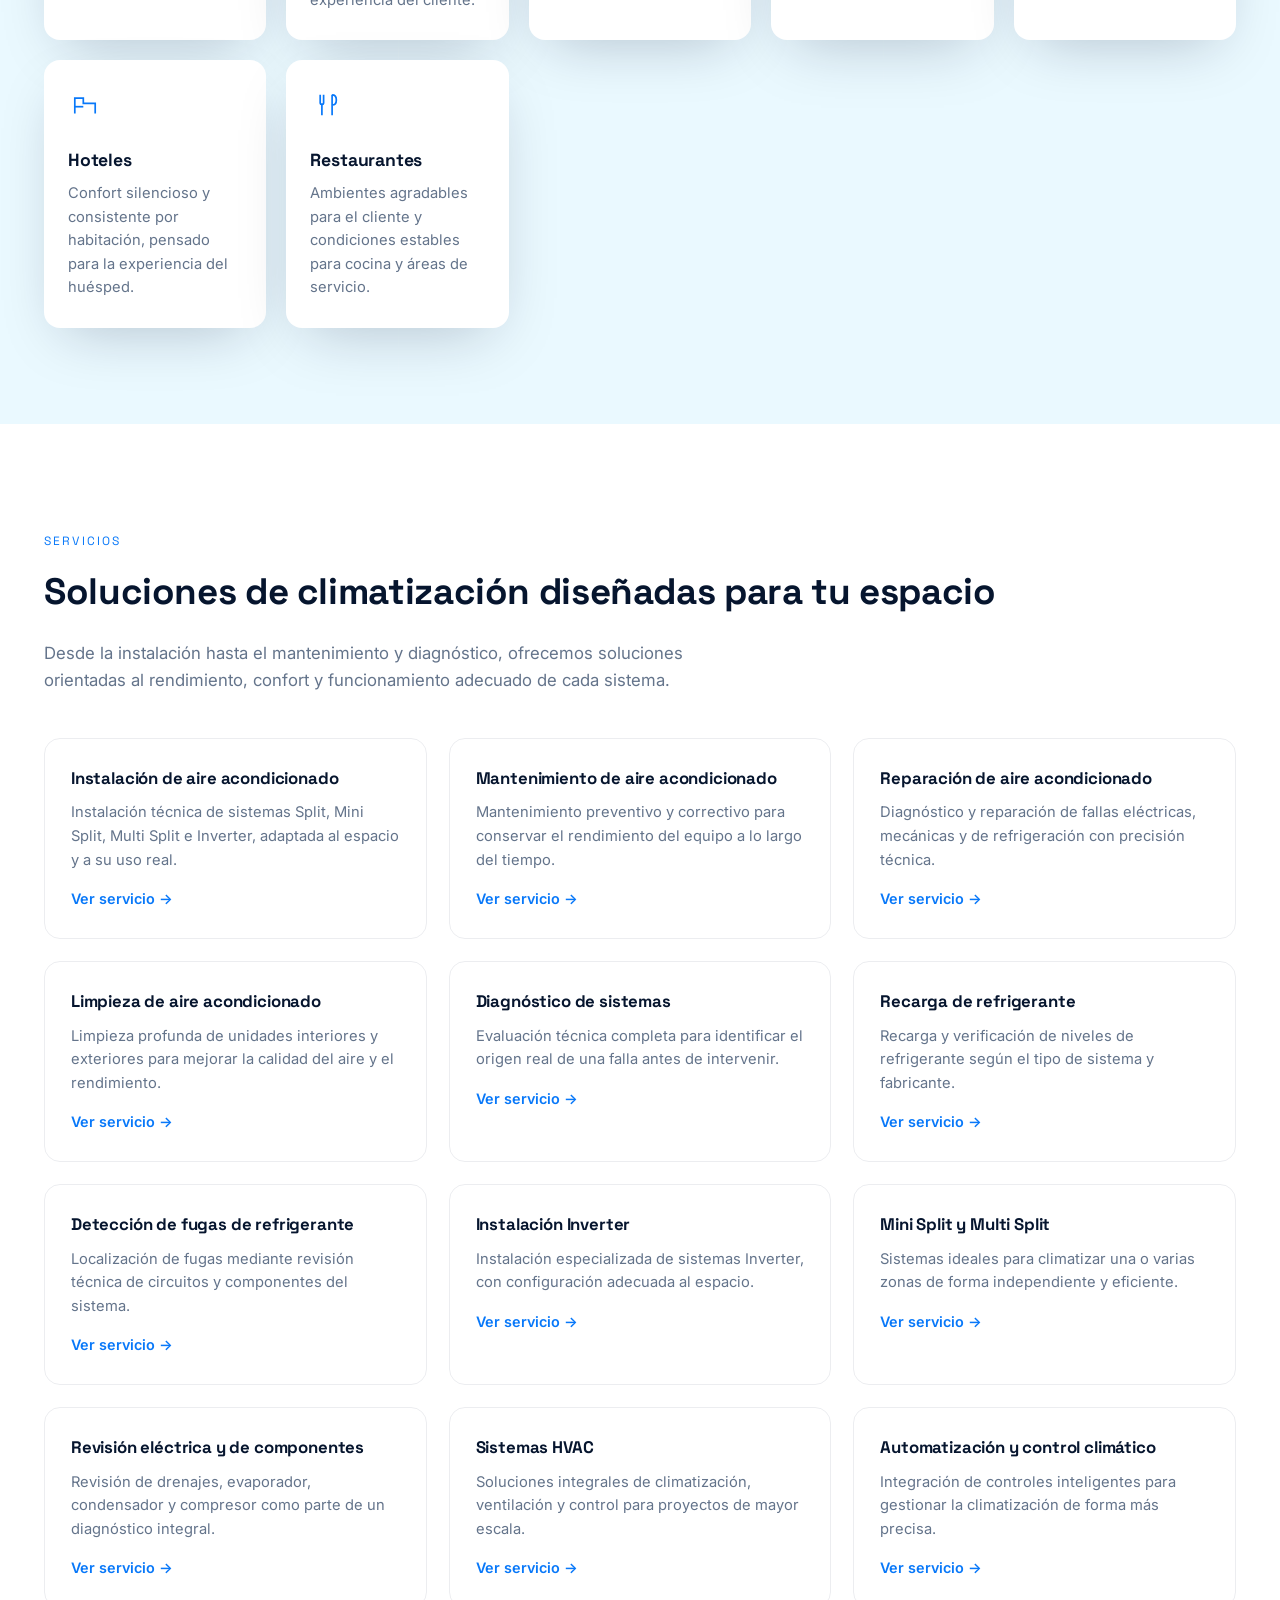
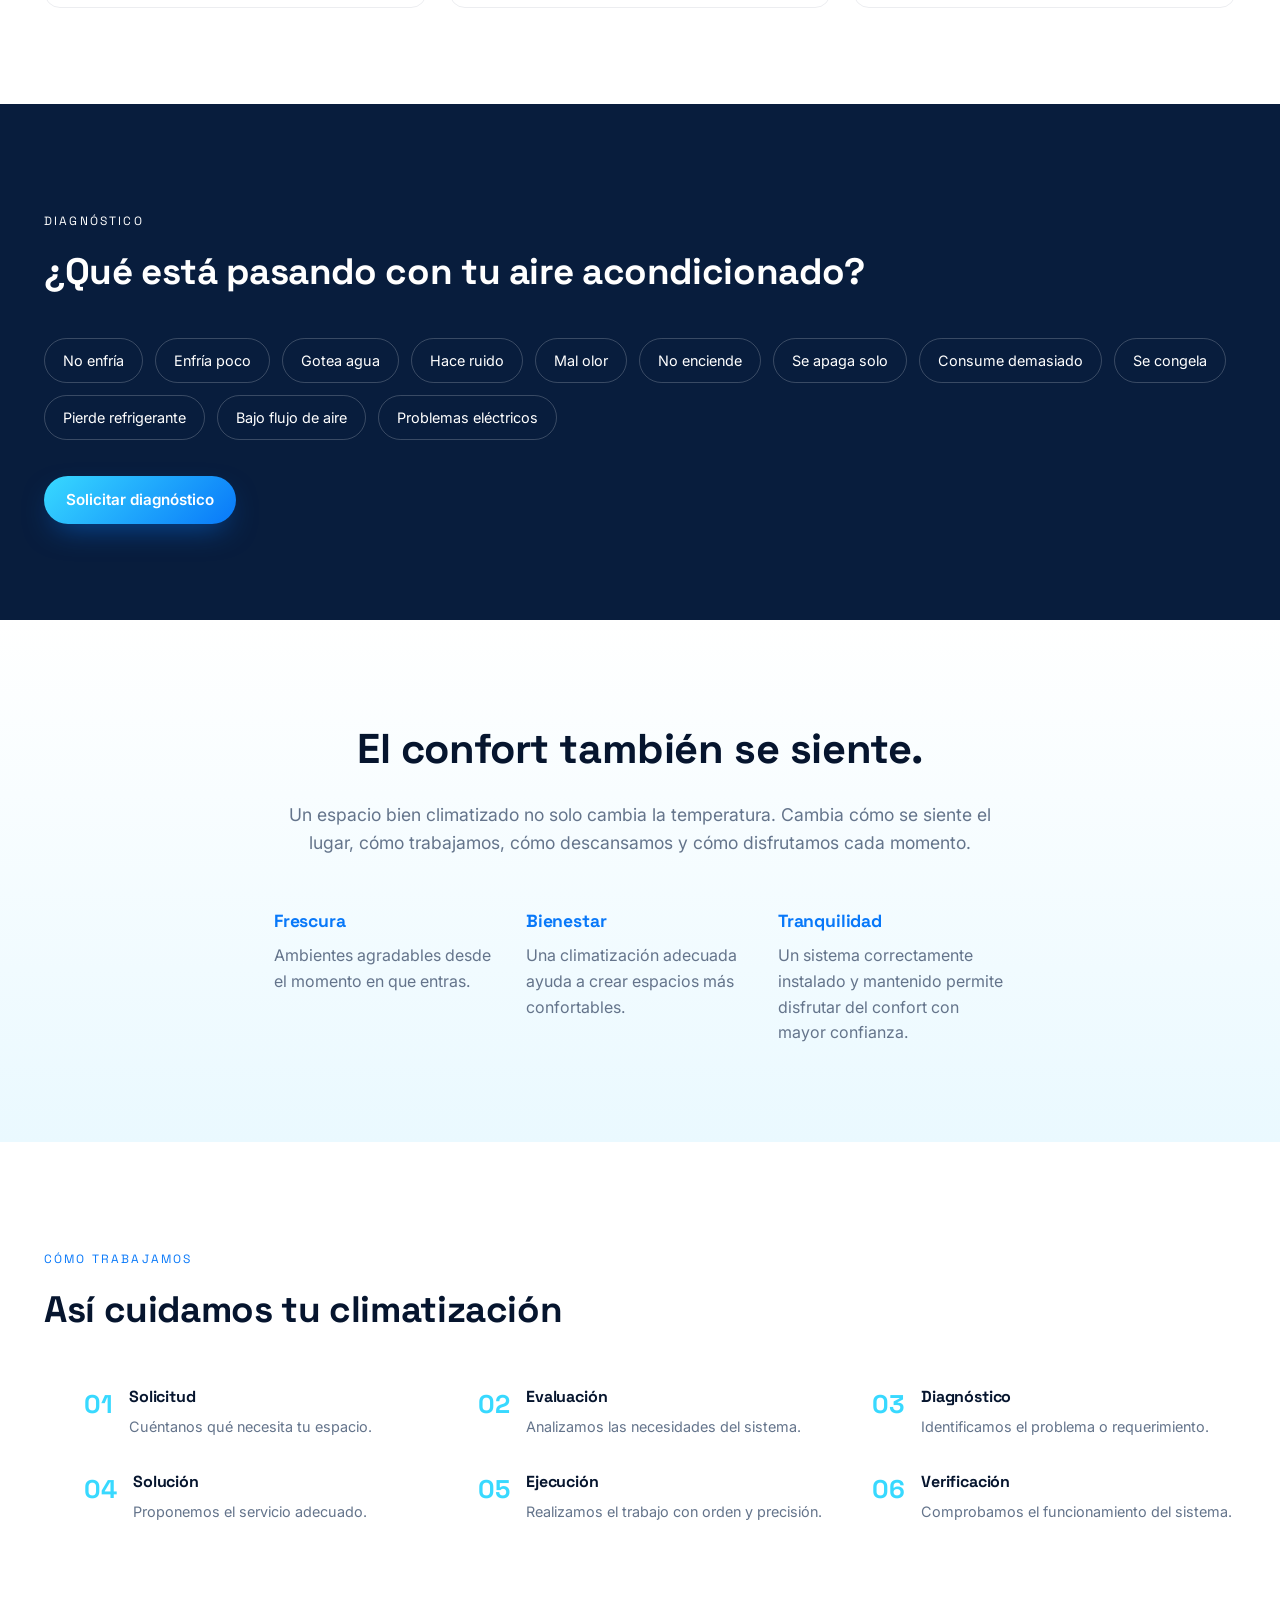
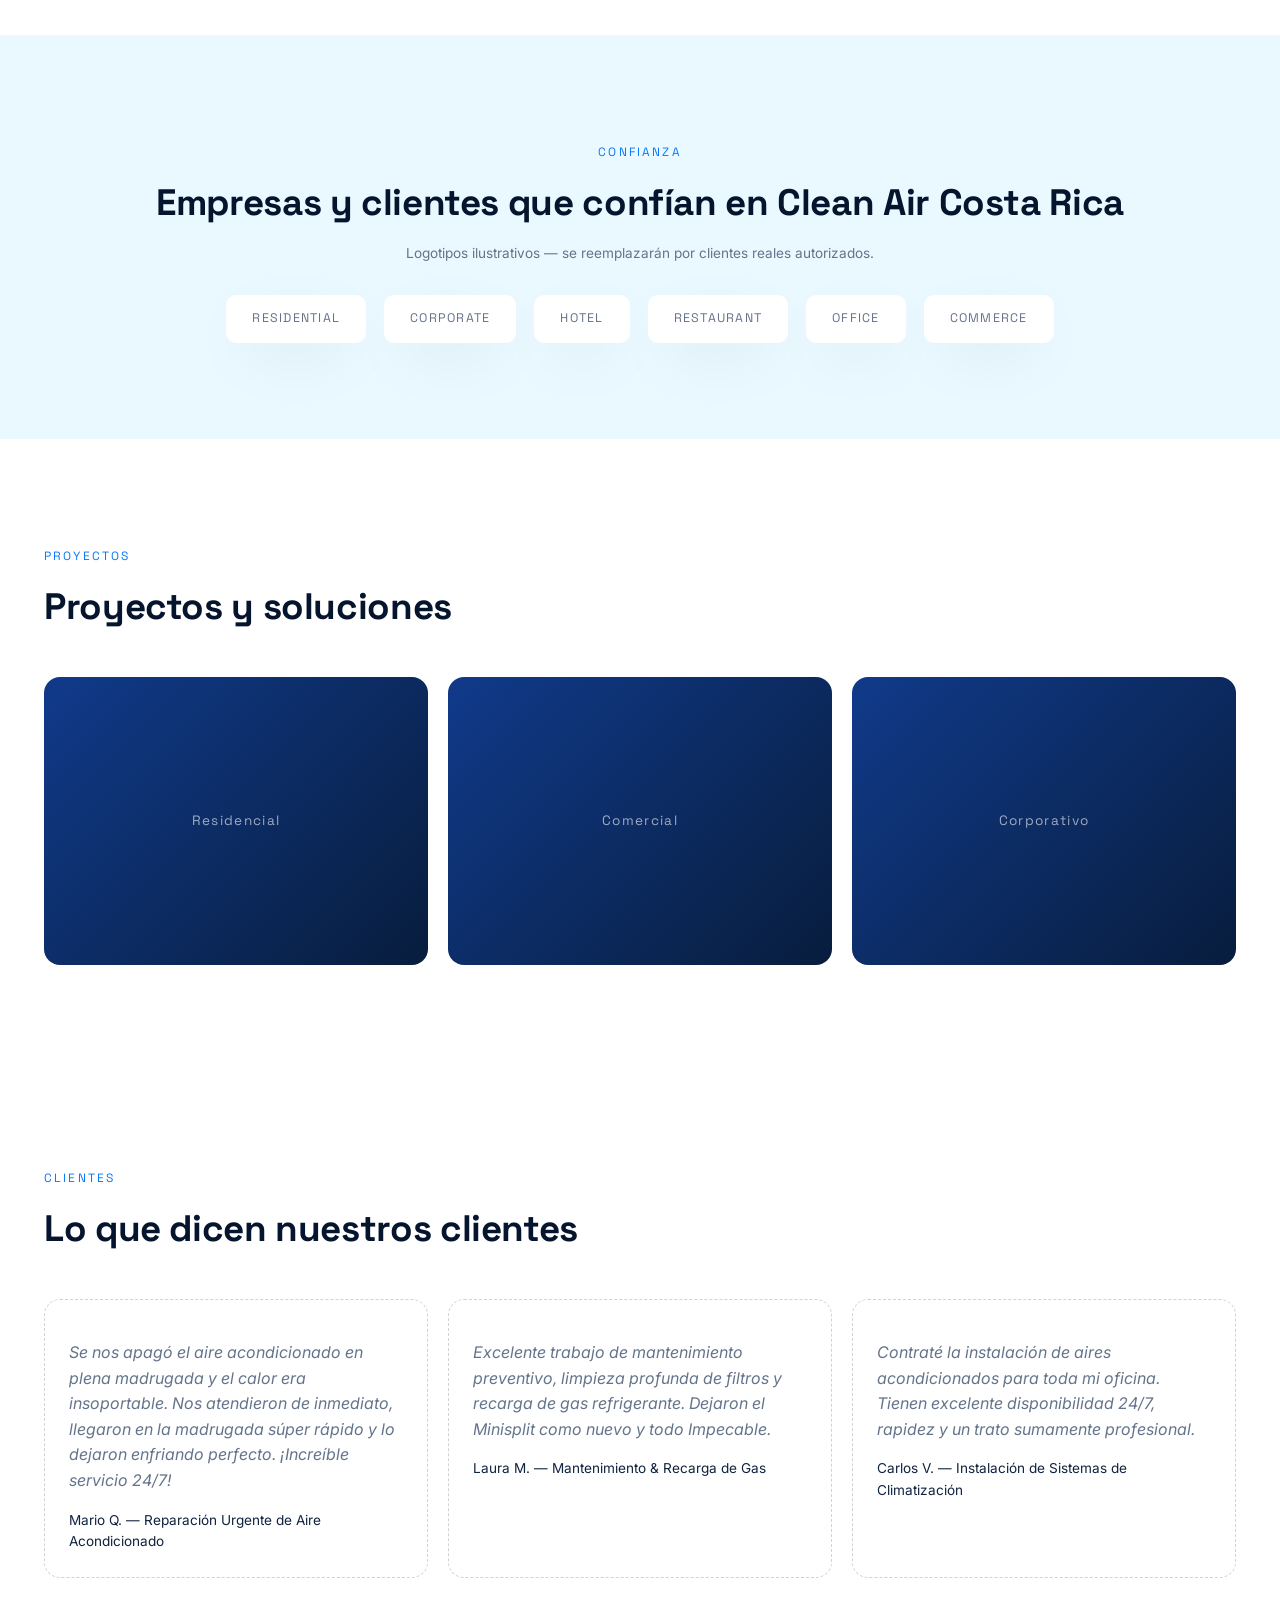
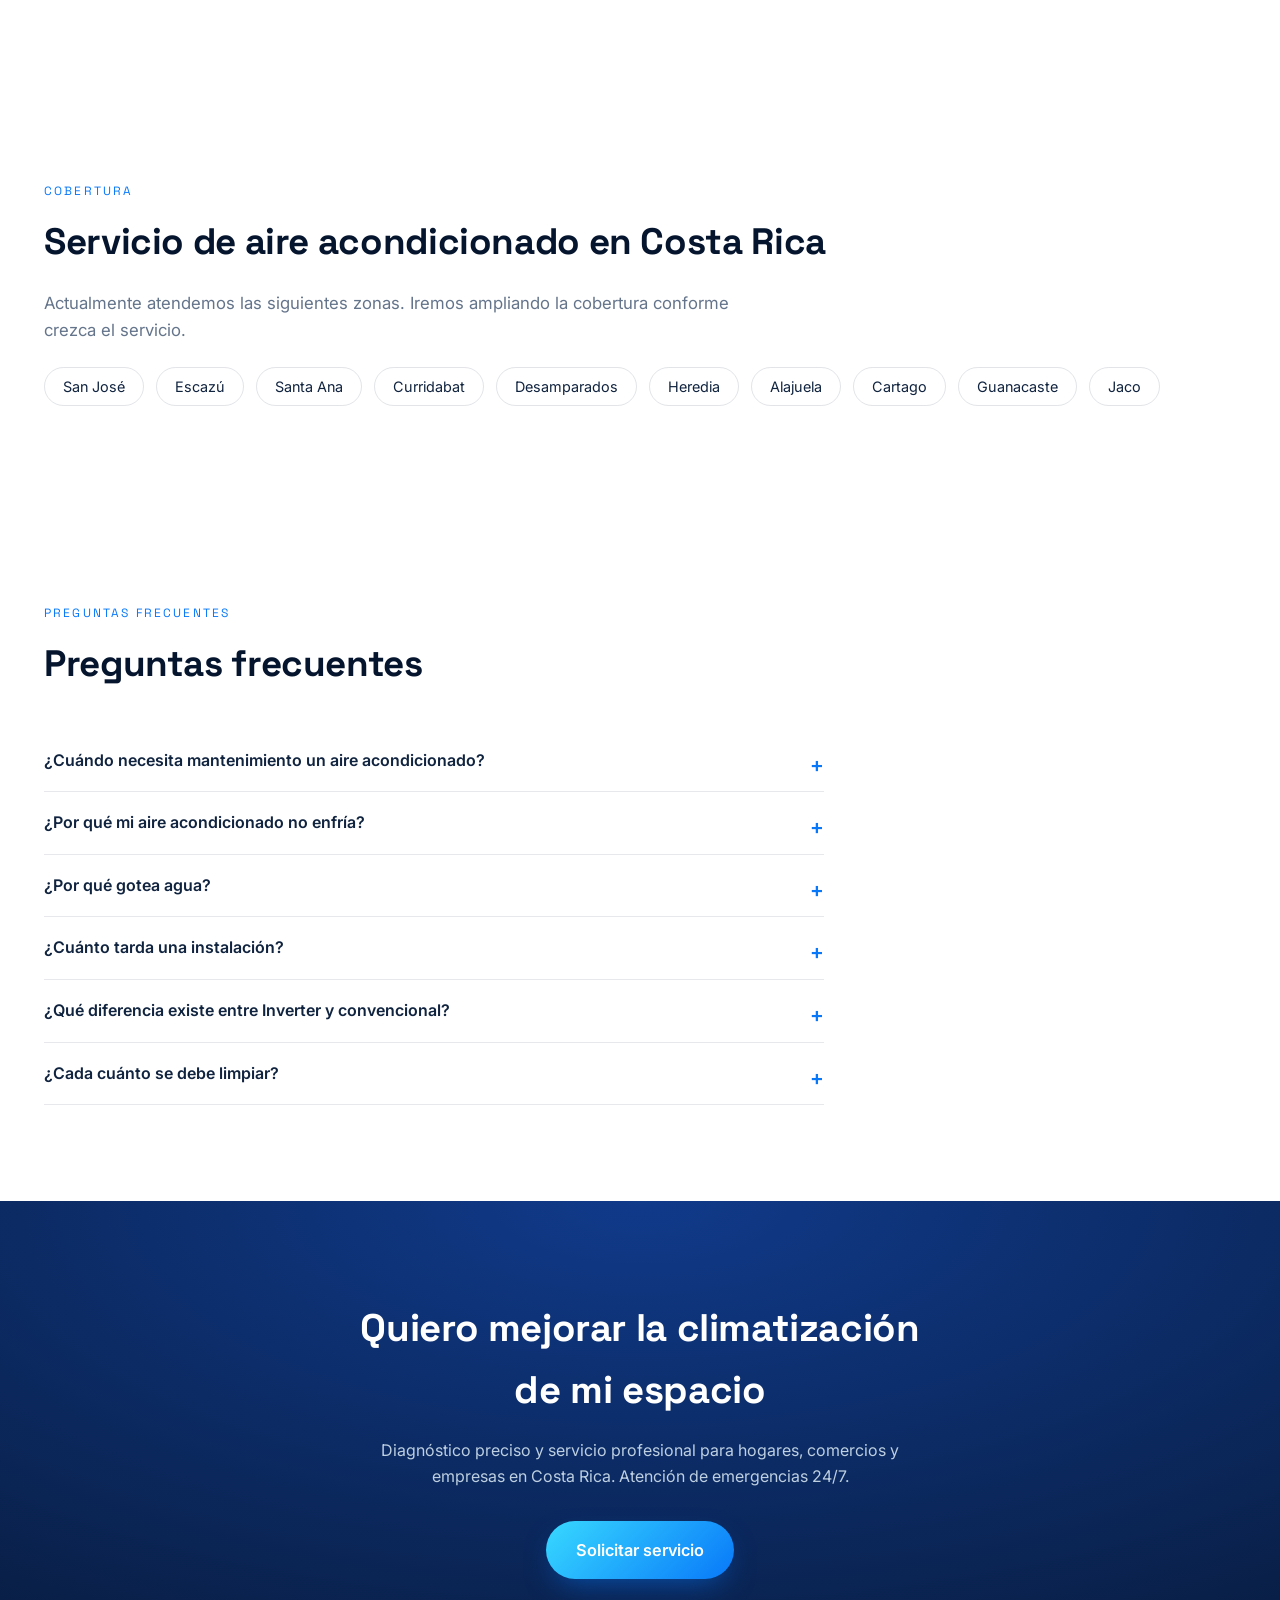
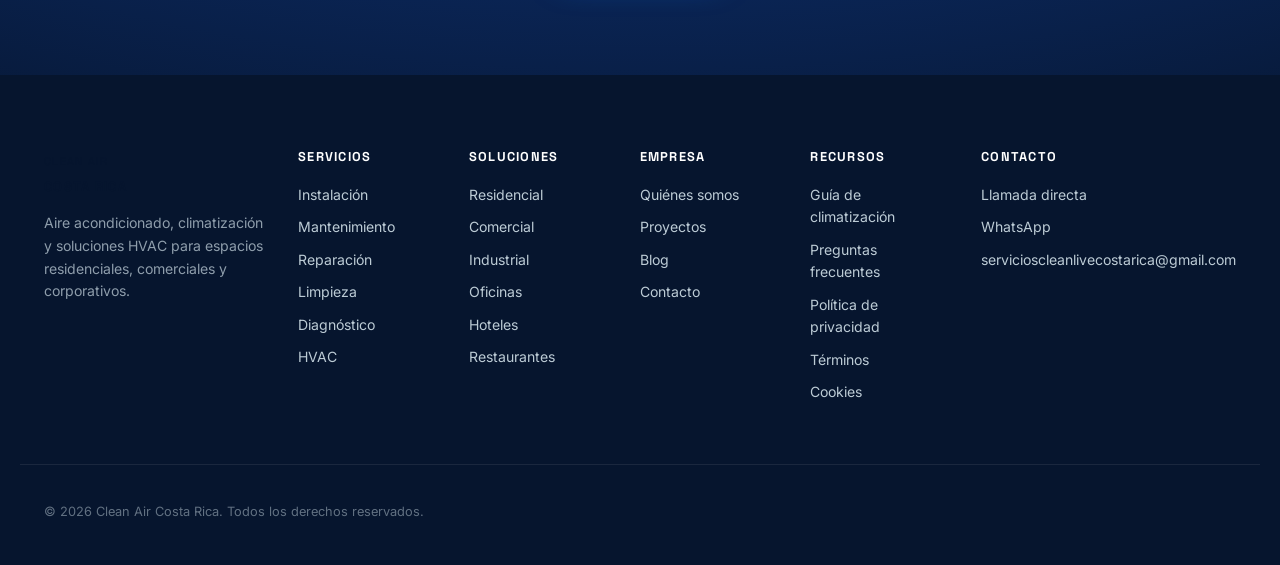
==== commit cdc202f2: "Change SEO title for air conditioning services Updated the title for improved SEO relevance." ====
--- a/index.html
+++ b/index.html
@@ -13,7 +13,7 @@
 <!-- ============================================================
      PRIMARY SEO
 ============================================================ -->
-<title>Aire Acondicionado en Costa Rica | Clean Air Costa Rica</title>
+<title>Instalación, mantenimiento y reparación de aire acondicionado y HVAC en Costa Rica</title>
 <meta name="description" content="Instalación, mantenimiento y reparación de aire acondicionado y HVAC en Costa Rica. Diagnóstico preciso y servicio profesional para hogares y empresas.">
 <meta name="robots" content="index, follow, max-image-preview:large, max-snippet:-1, max-video-preview:-1">
 <meta name="googlebot" content="index, follow">
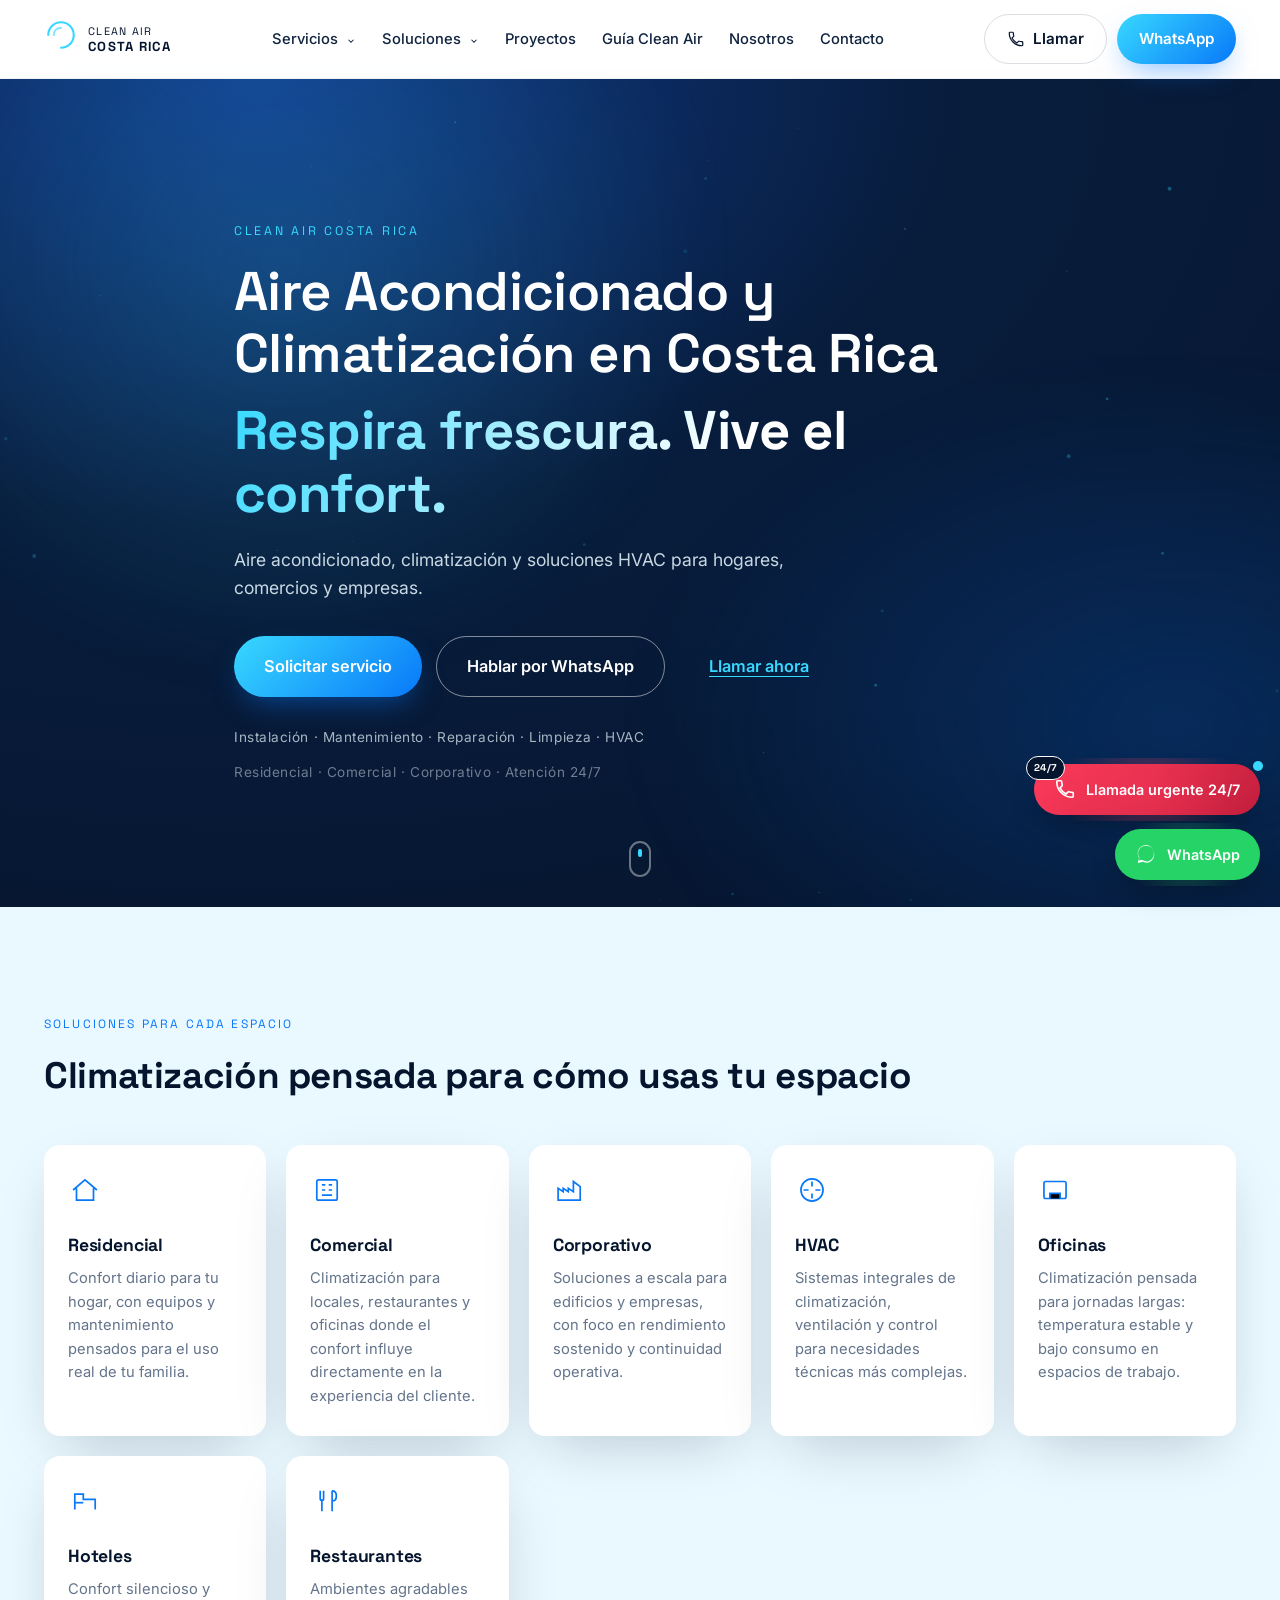
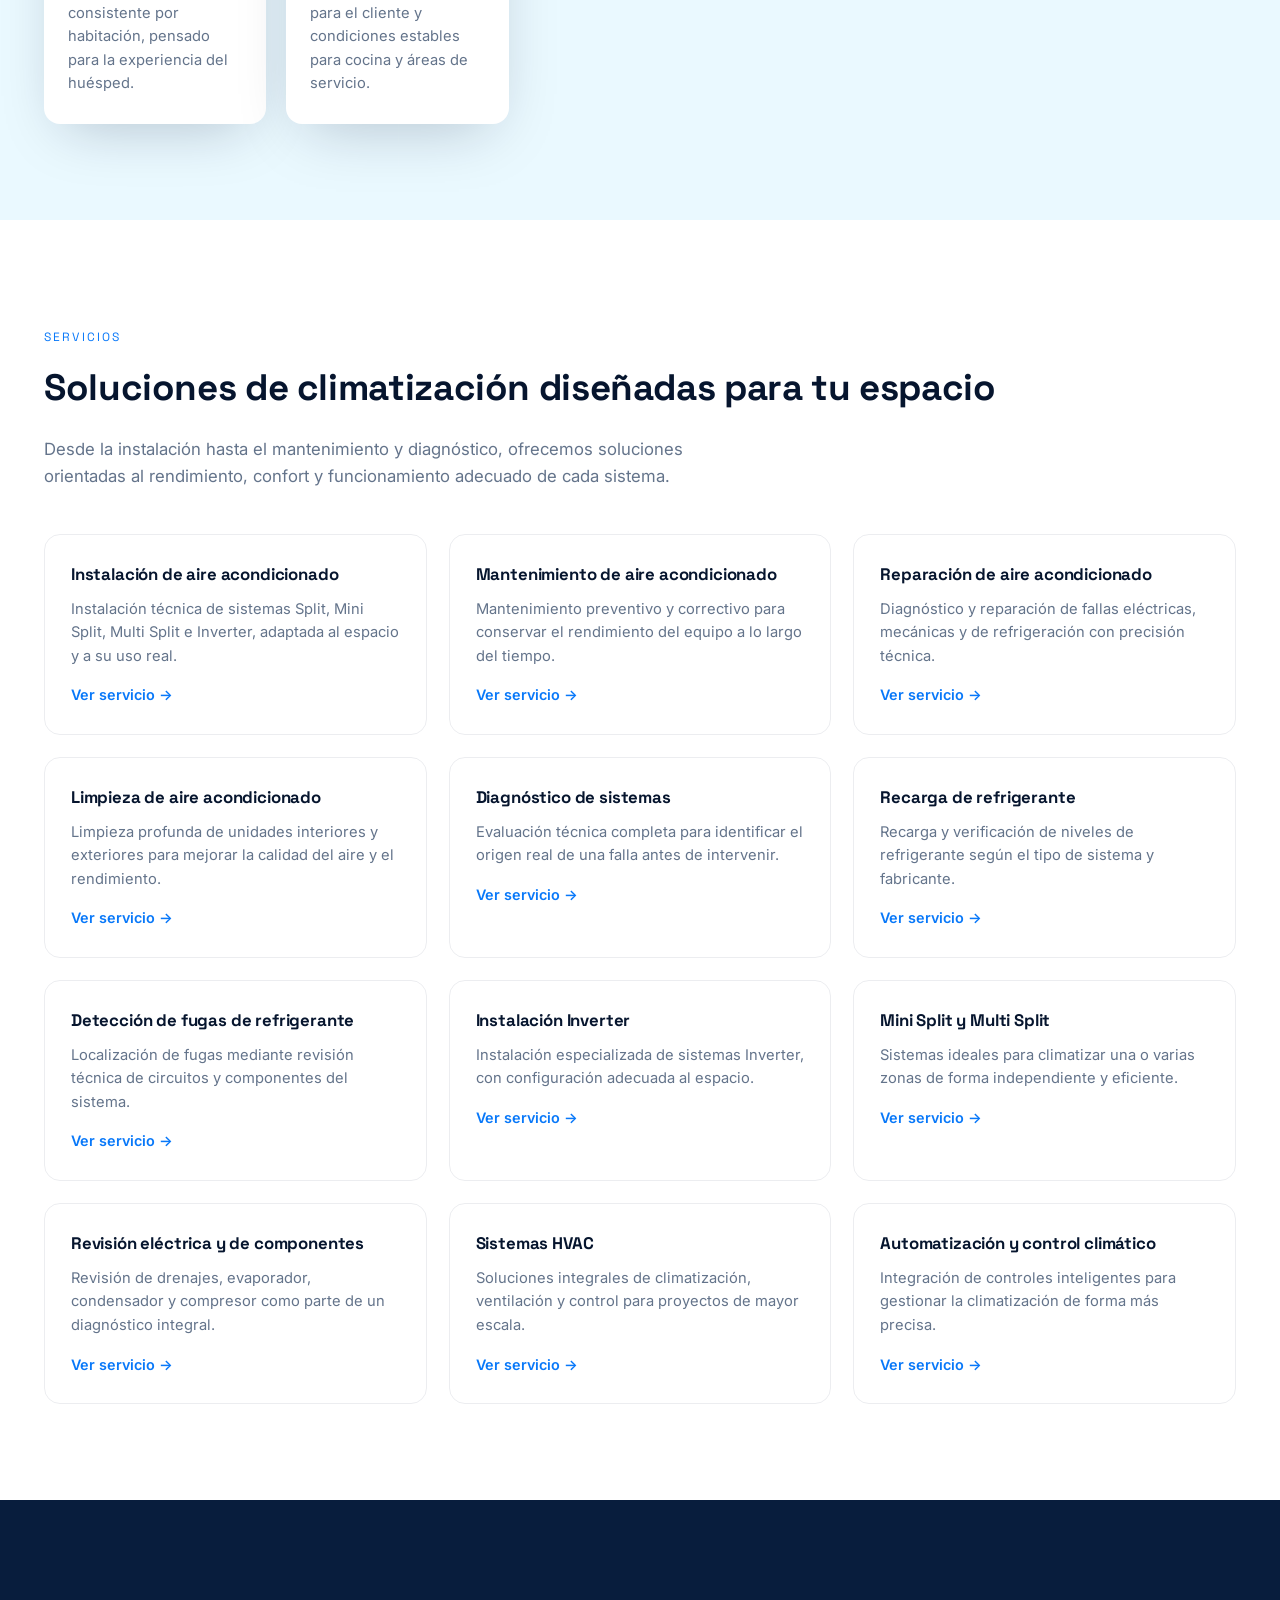
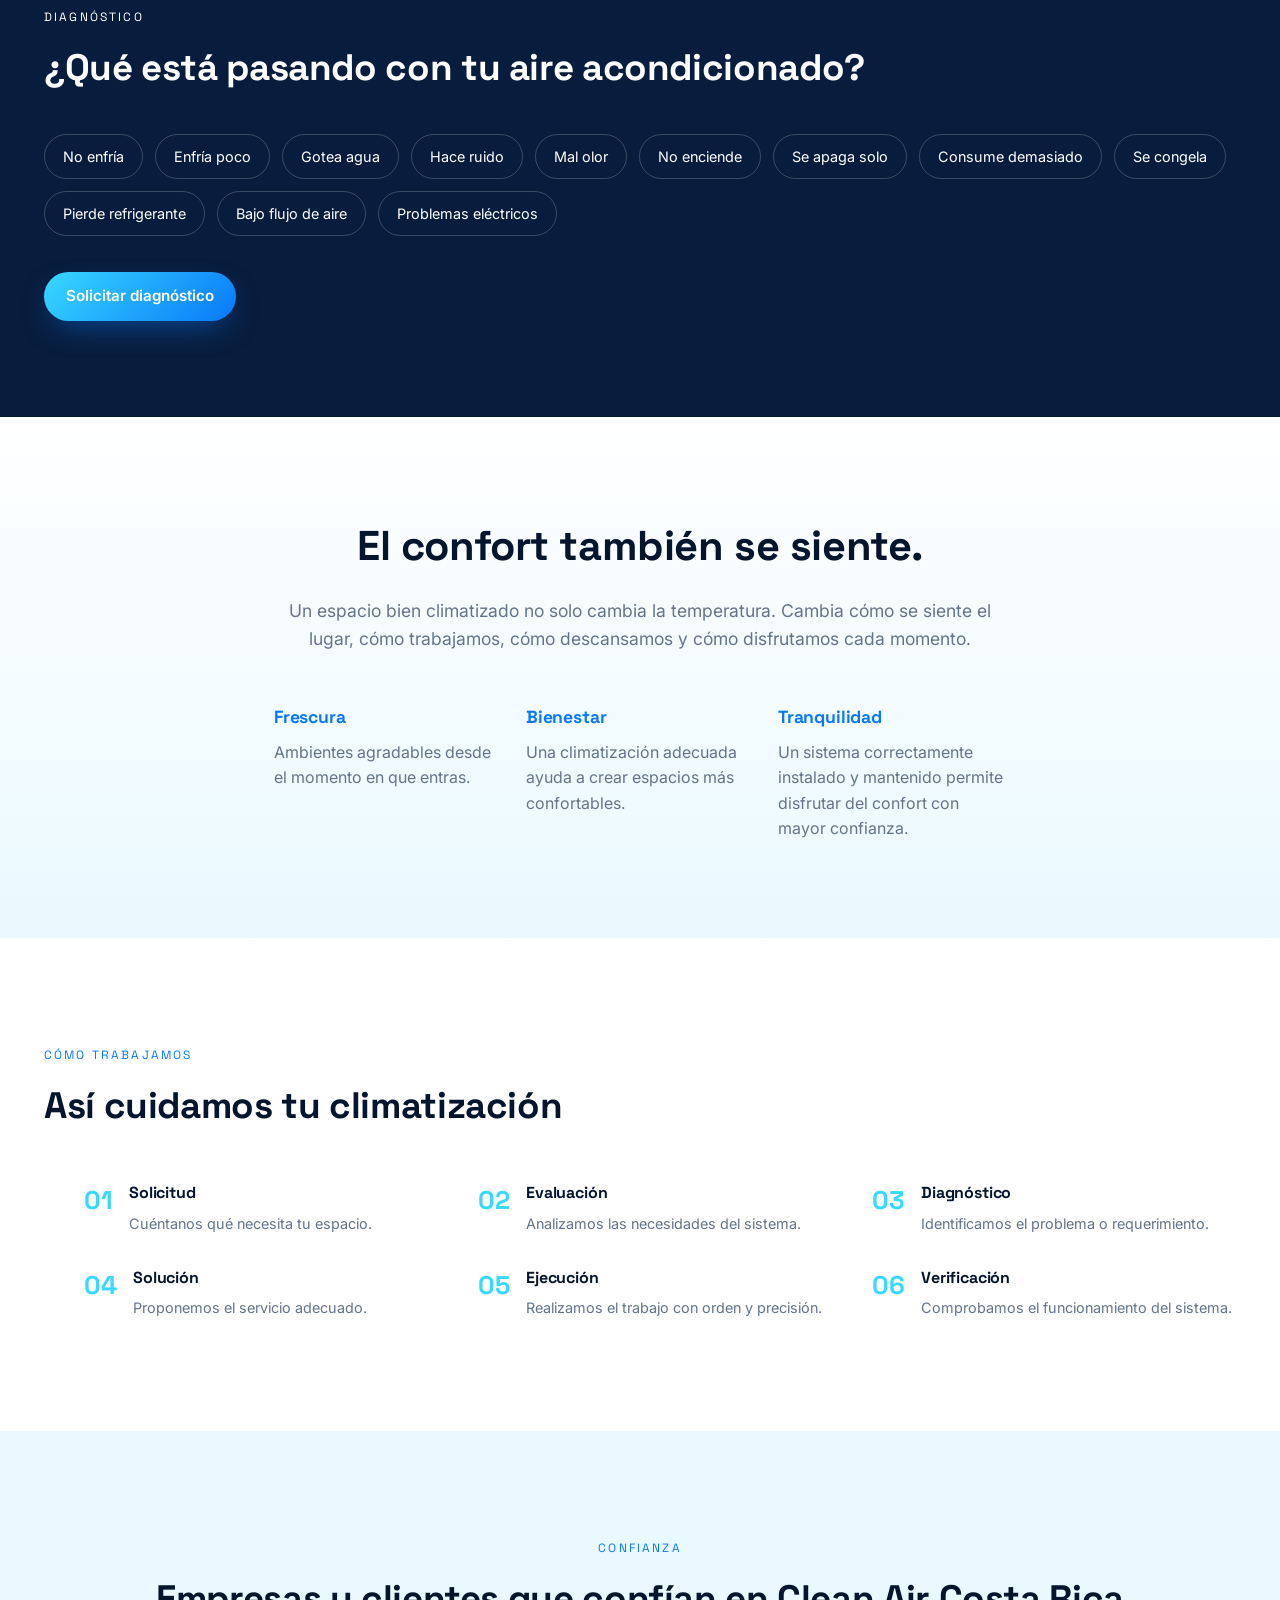
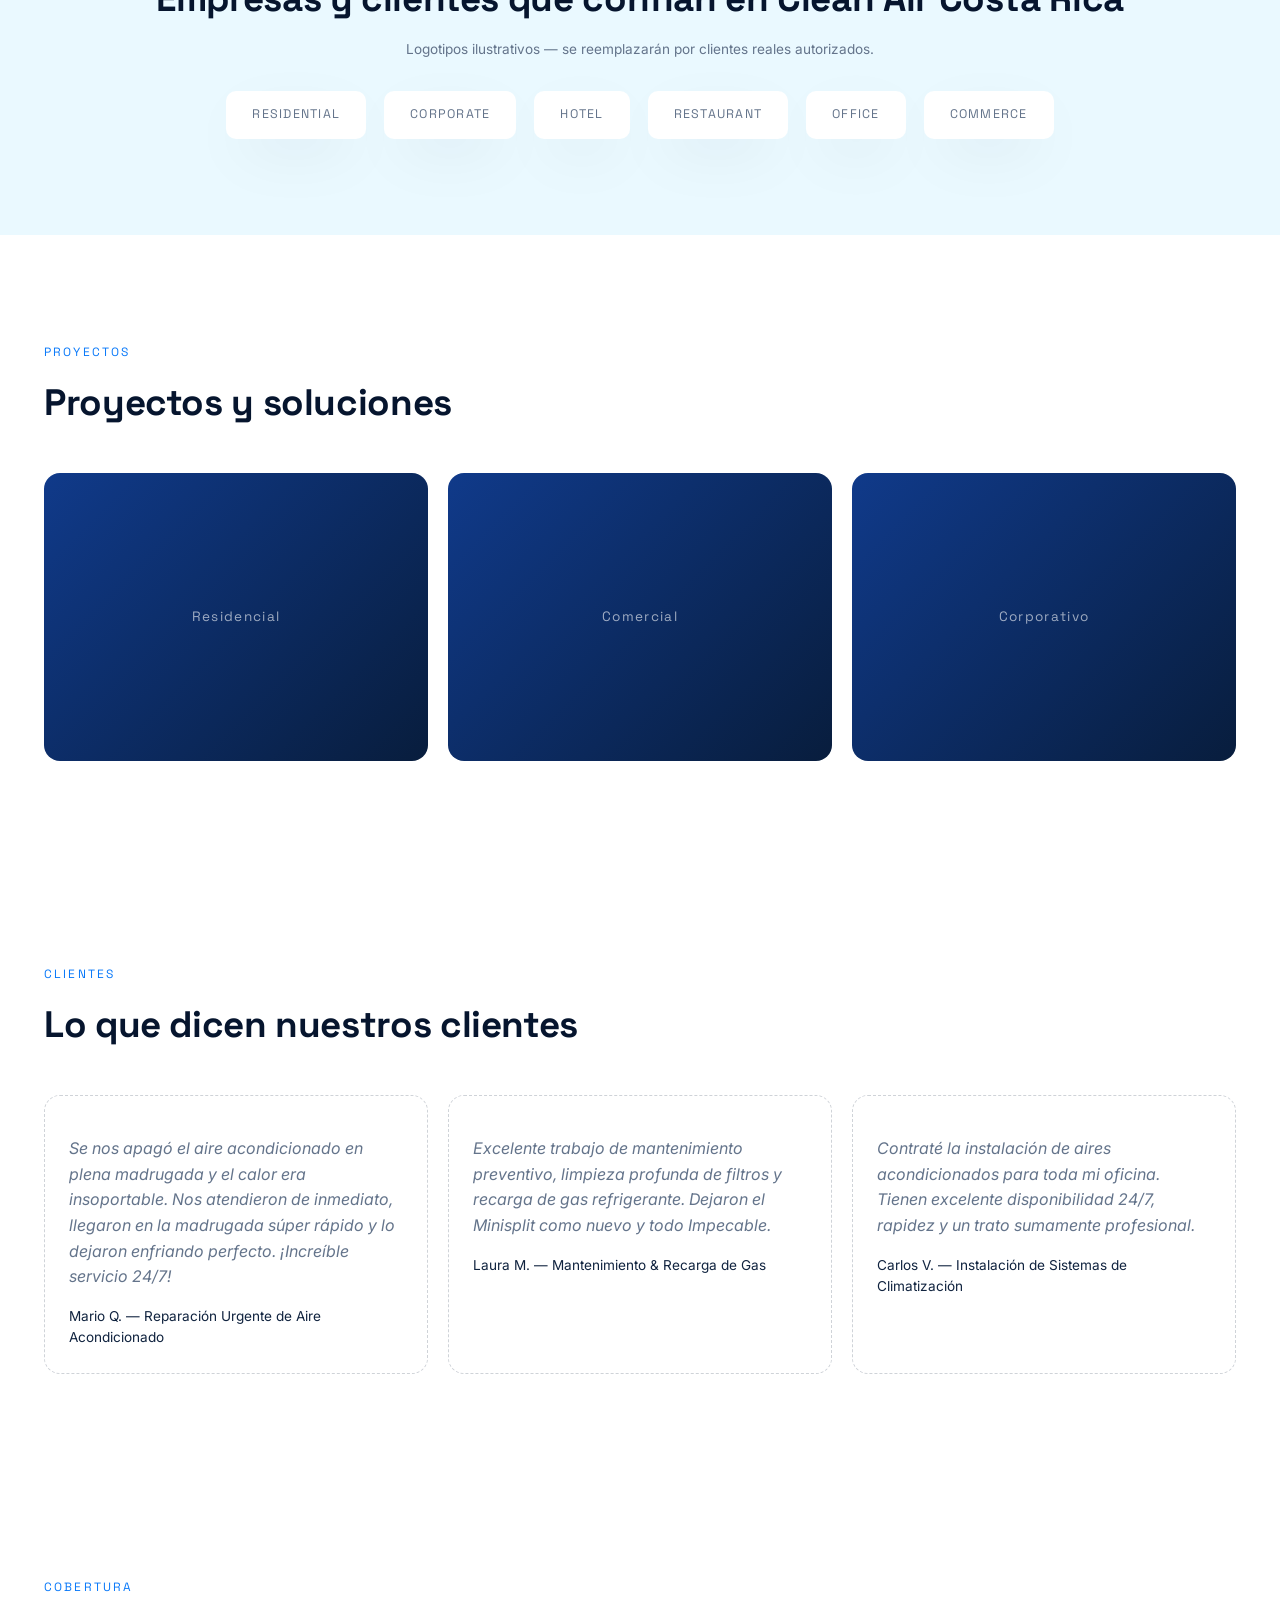
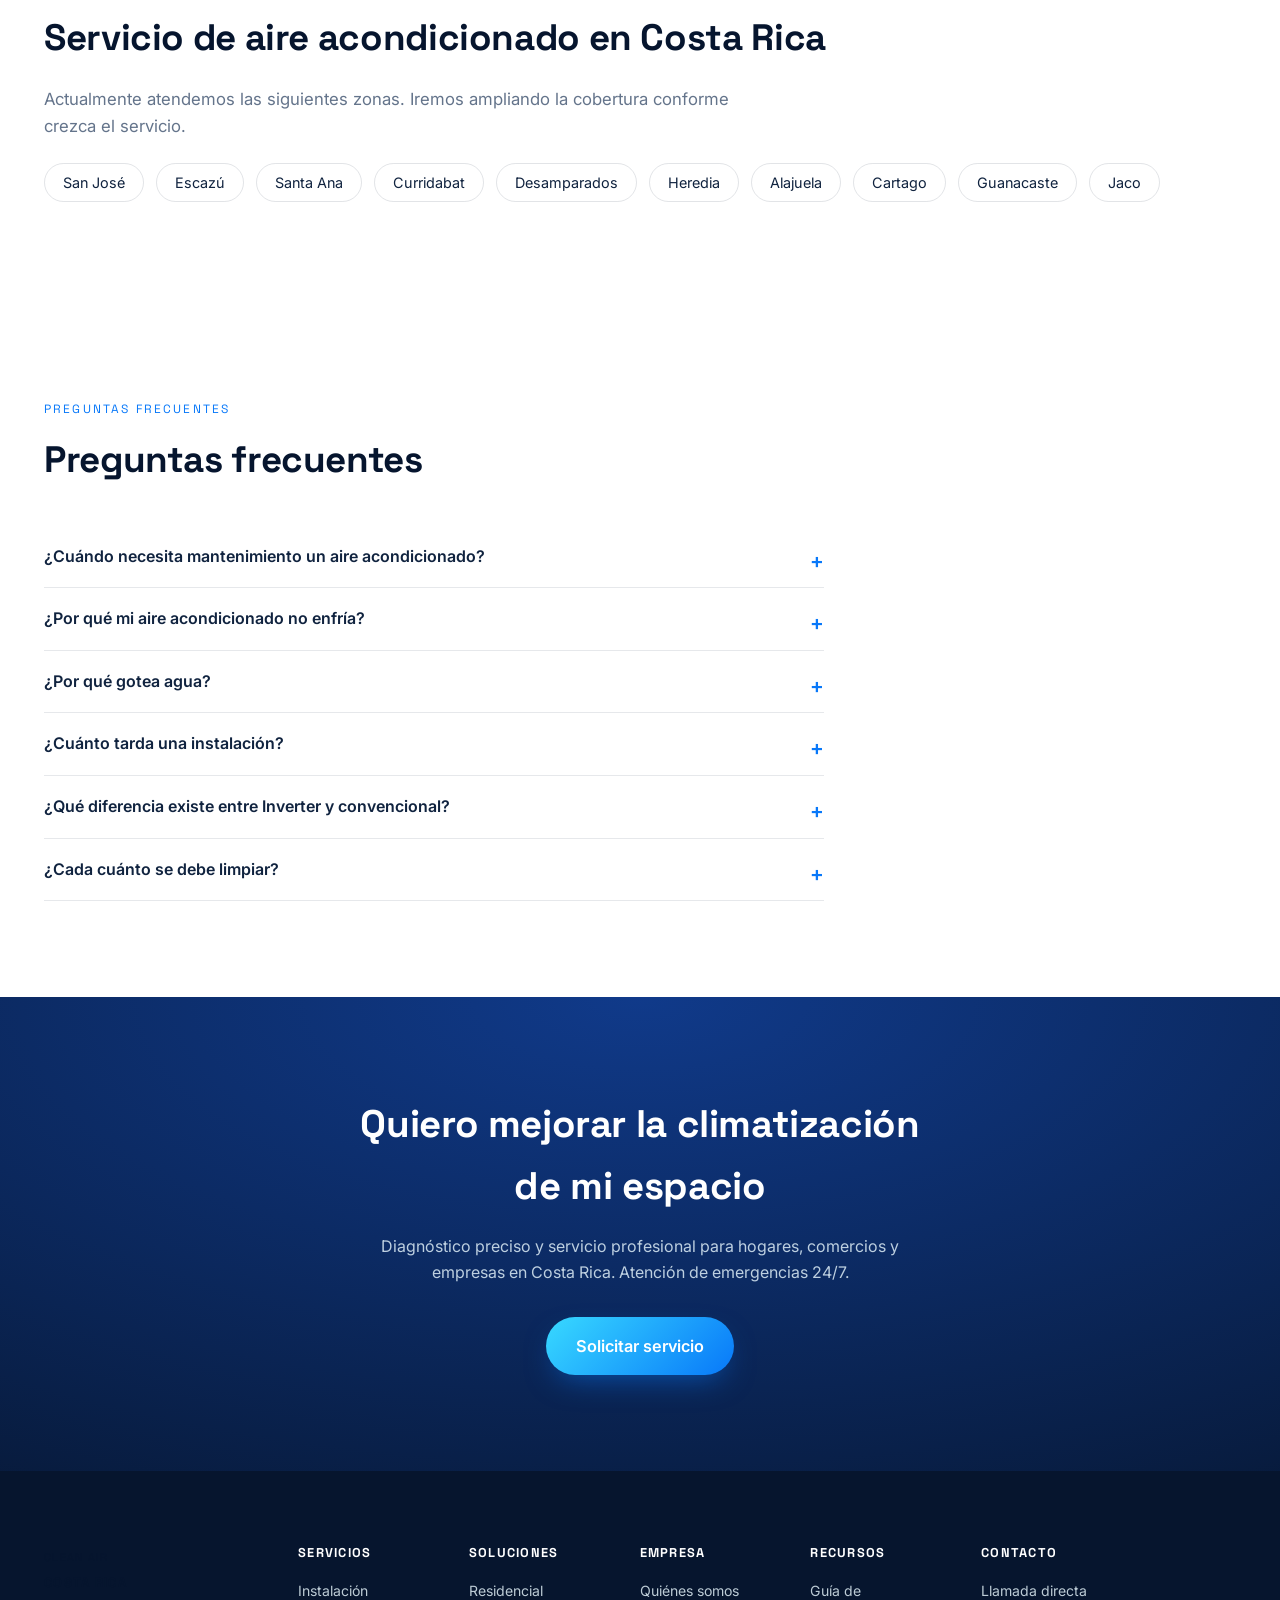
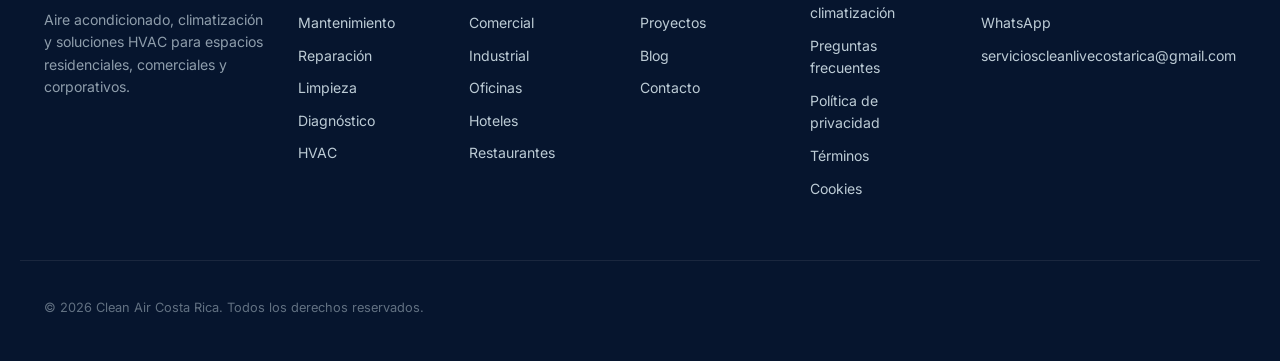
==== commit cde261b0: "Update index.html" ====
--- a/index.html
+++ b/index.html
@@ -13,7 +13,7 @@
 <!-- ============================================================
      PRIMARY SEO
 ============================================================ -->
-<title>Instalación, mantenimiento y reparación de aire acondicionado y HVAC en Costa Rica</title>
+<title>Instalación, mantenimiento y reparación de aire acondicionado y HVAC en Costa Rica.</title>
 <meta name="description" content="Instalación, mantenimiento y reparación de aire acondicionado y HVAC en Costa Rica. Diagnóstico preciso y servicio profesional para hogares y empresas.">
 <meta name="robots" content="index, follow, max-image-preview:large, max-snippet:-1, max-video-preview:-1">
 <meta name="googlebot" content="index, follow">
@@ -213,13 +213,20 @@
 .header-cta { display: flex; gap: 10px; }
 .nav-toggle { display: none; }
 
+/* El menú móvil vive fuera del flujo visual en escritorio: sin esta
+   regla, el <nav id="mobileNav"> se renderizaba igual en pantallas
+   grandes (duplicando la navegación justo debajo del header) porque
+   antes solo el max-height:0 lo ocultaba, y esa regla vivía dentro
+   del media query de 980px. */
+.mobile-nav { display: none; }
+
 @media (max-width: 980px) {
   .main-nav, .header-cta { display: none; }
   .nav-toggle {
     display: flex; flex-direction: column; gap: 5px; background: none; border: none; cursor: pointer; padding: 8px;
   }
   .nav-toggle span { width: 24px; height: 2px; background: var(--deep-blue); border-radius: 2px; transition: var(--transition); }
-  .mobile-nav { max-height: 0; overflow: hidden; transition: max-height .4s ease; background: var(--white); border-top: 1px solid rgba(16,35,63,.06); }
+  .mobile-nav { display: block; max-height: 0; overflow: hidden; transition: max-height .4s ease; background: var(--white); border-top: 1px solid rgba(16,35,63,.06); }
   .mobile-nav.open { max-height: 80vh; overflow-y: auto; }
   .mobile-nav ul { display: flex; flex-direction: column; padding: 8px 24px 20px; }
   .mobile-nav > ul { padding-bottom: 4px; }
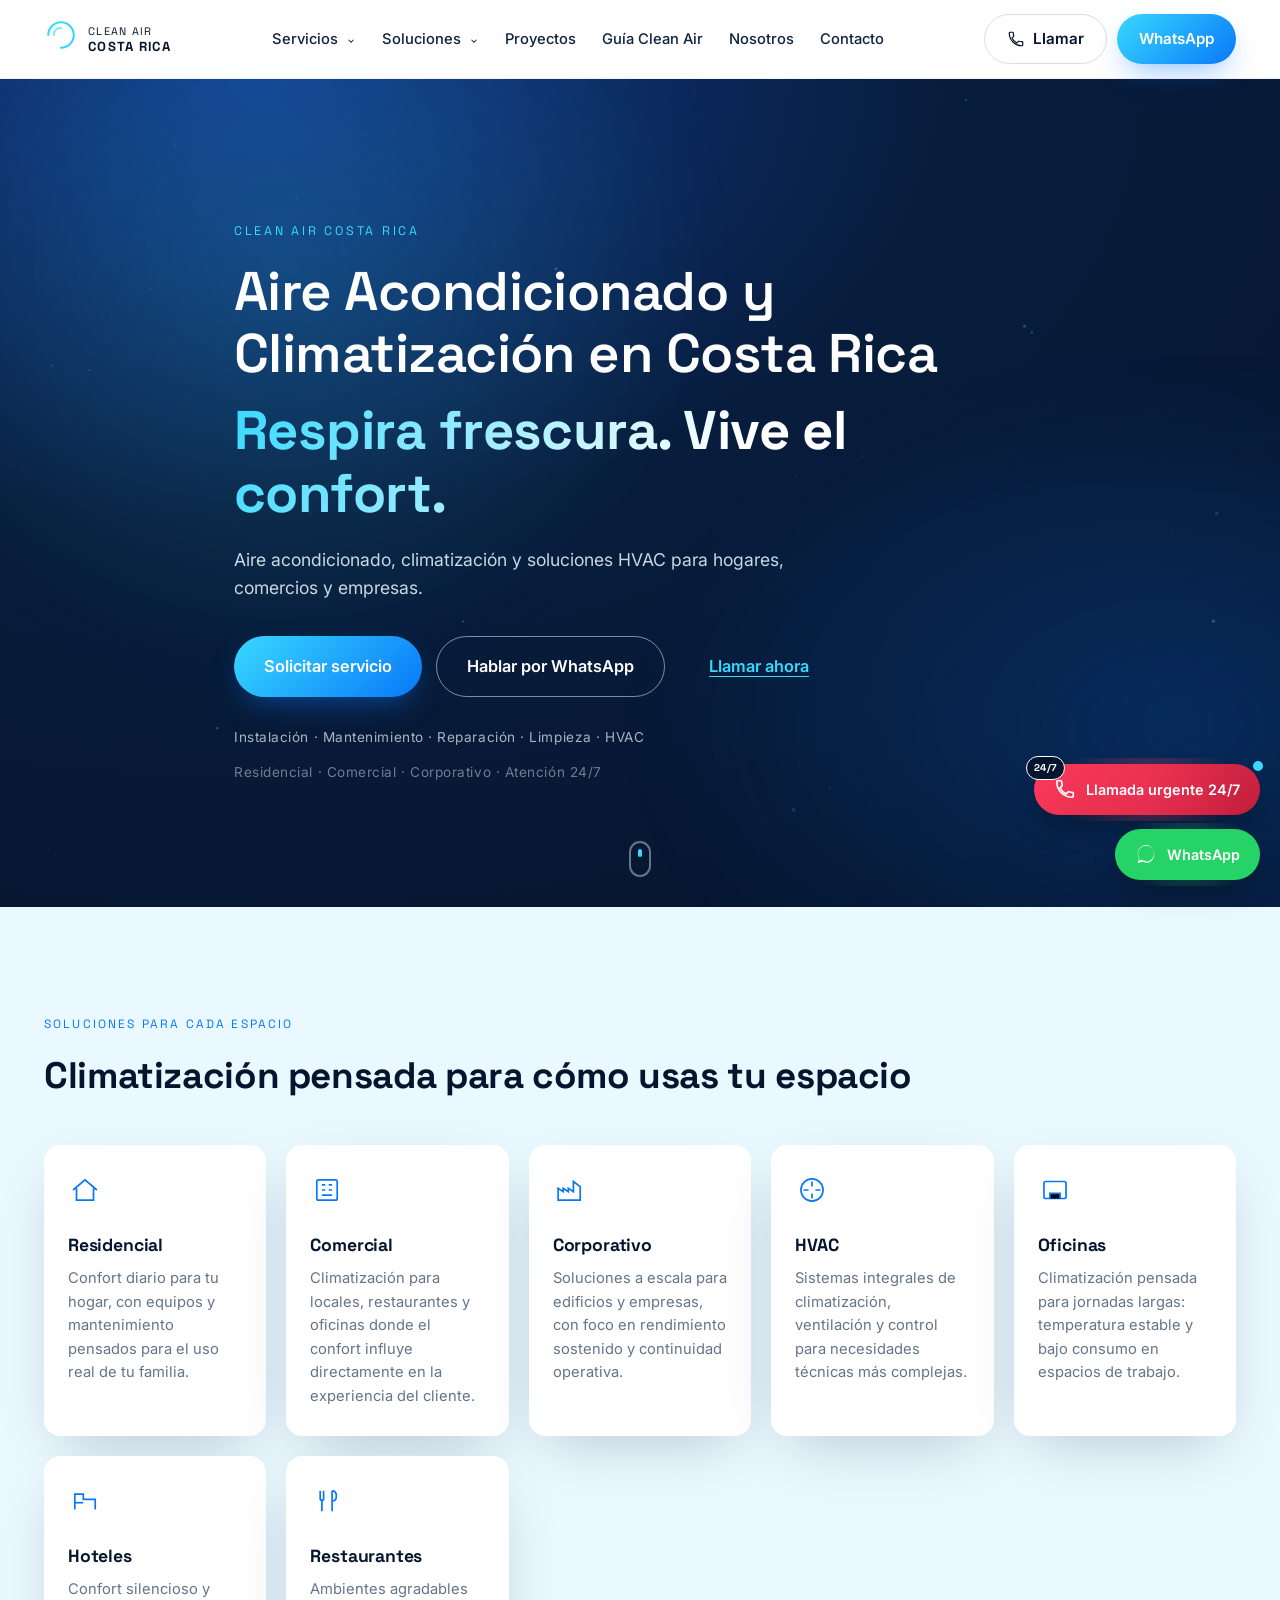
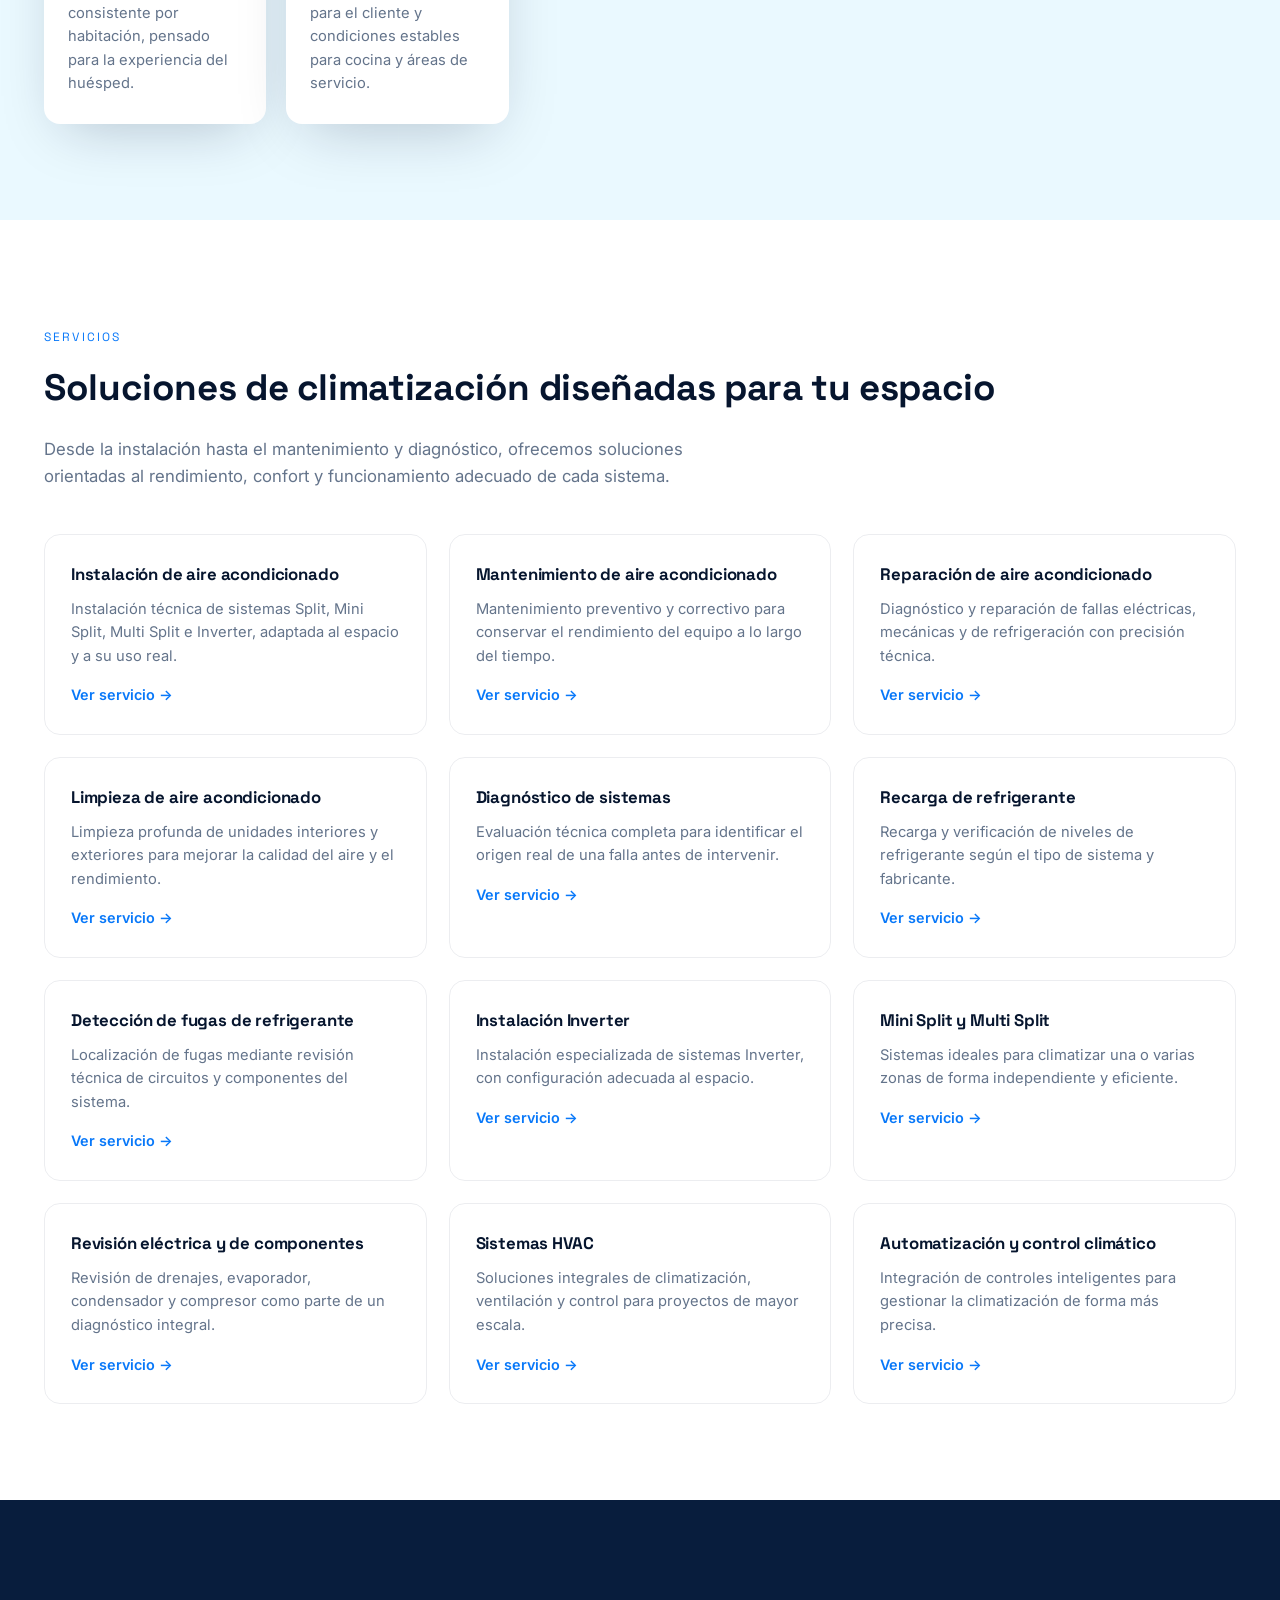
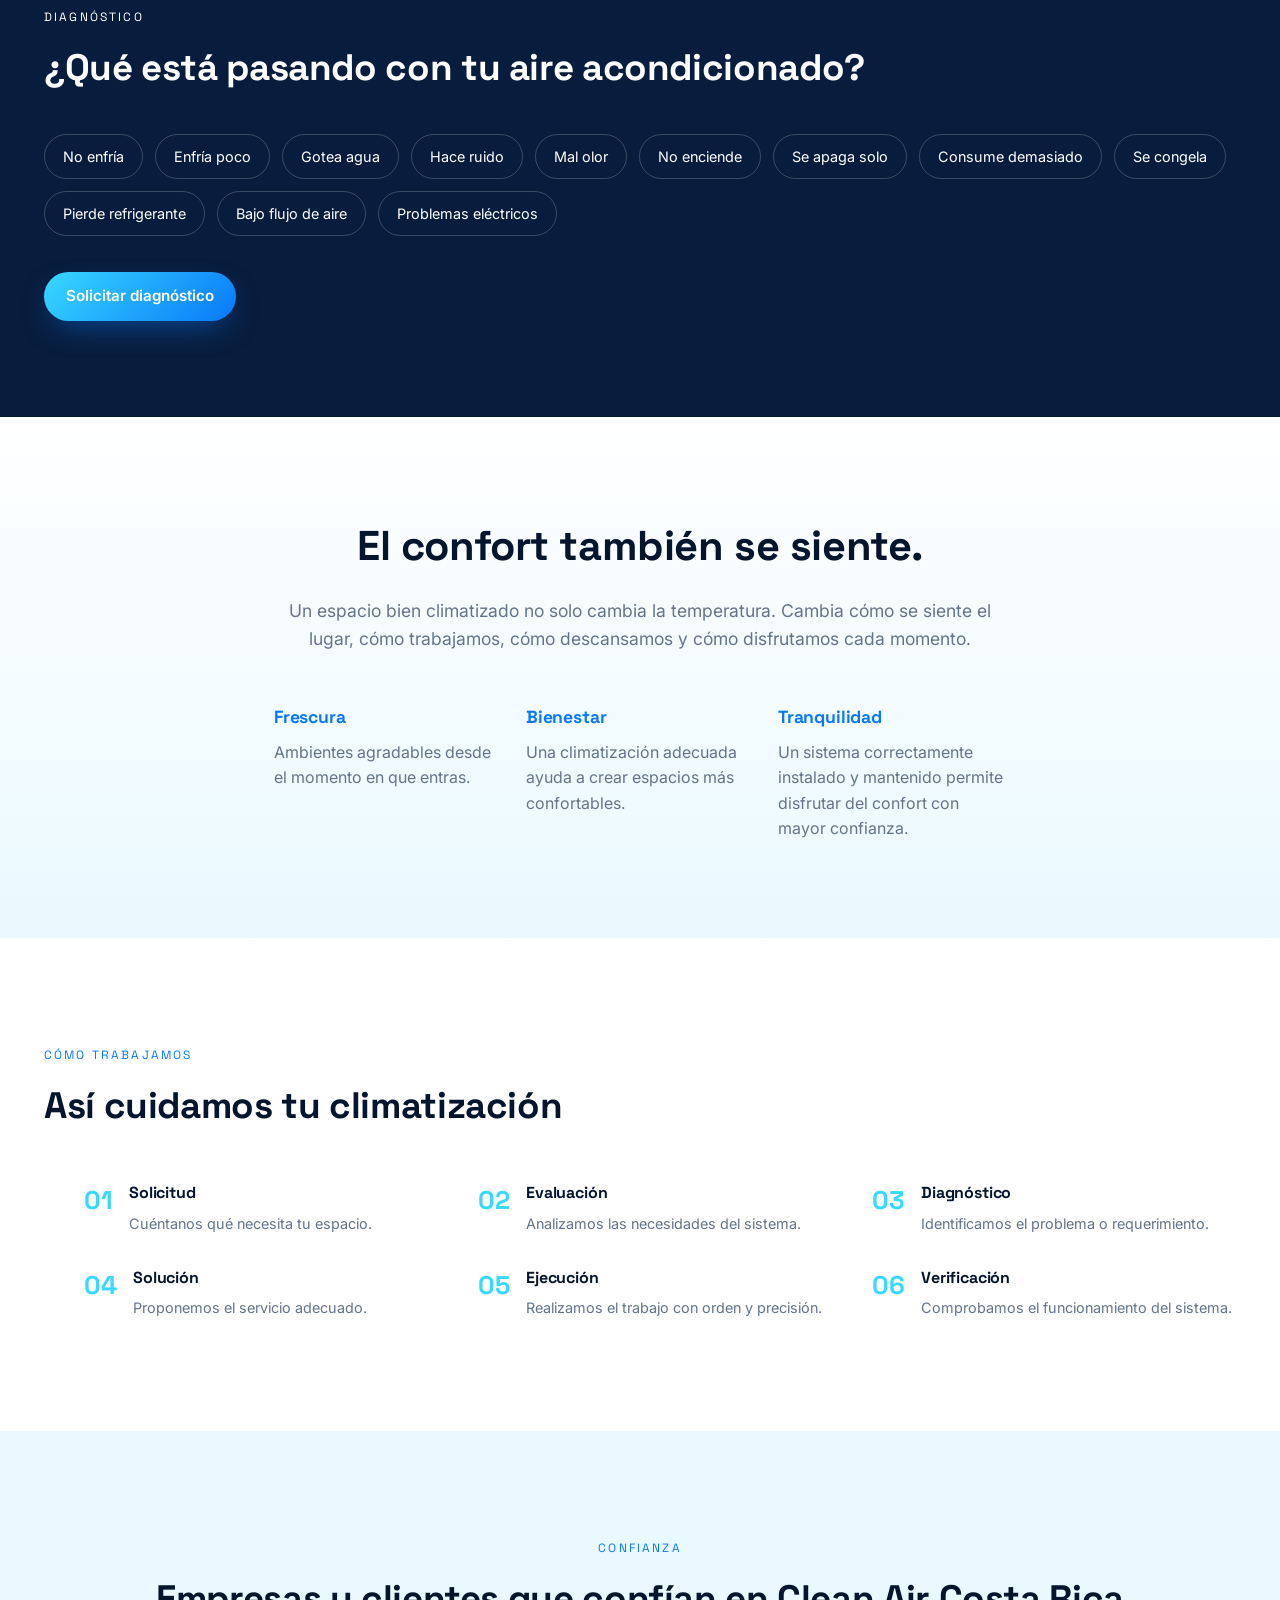
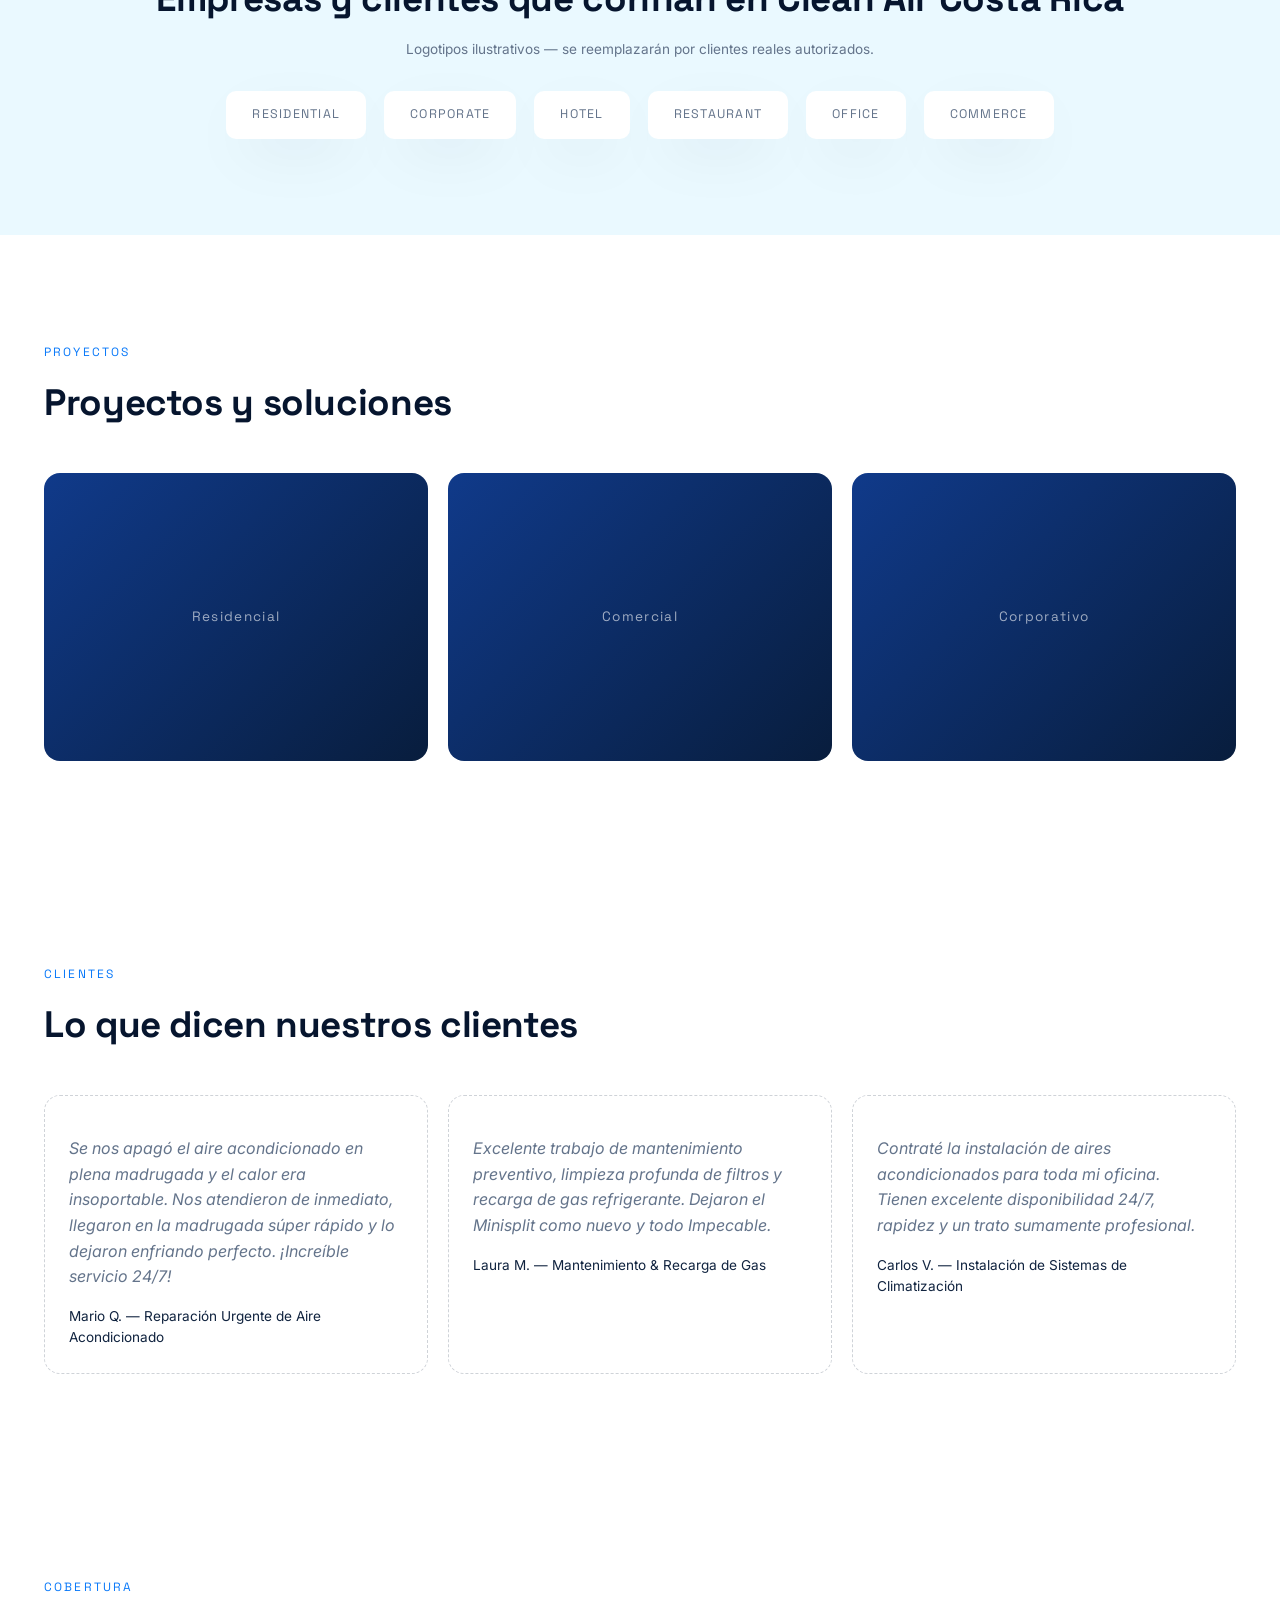
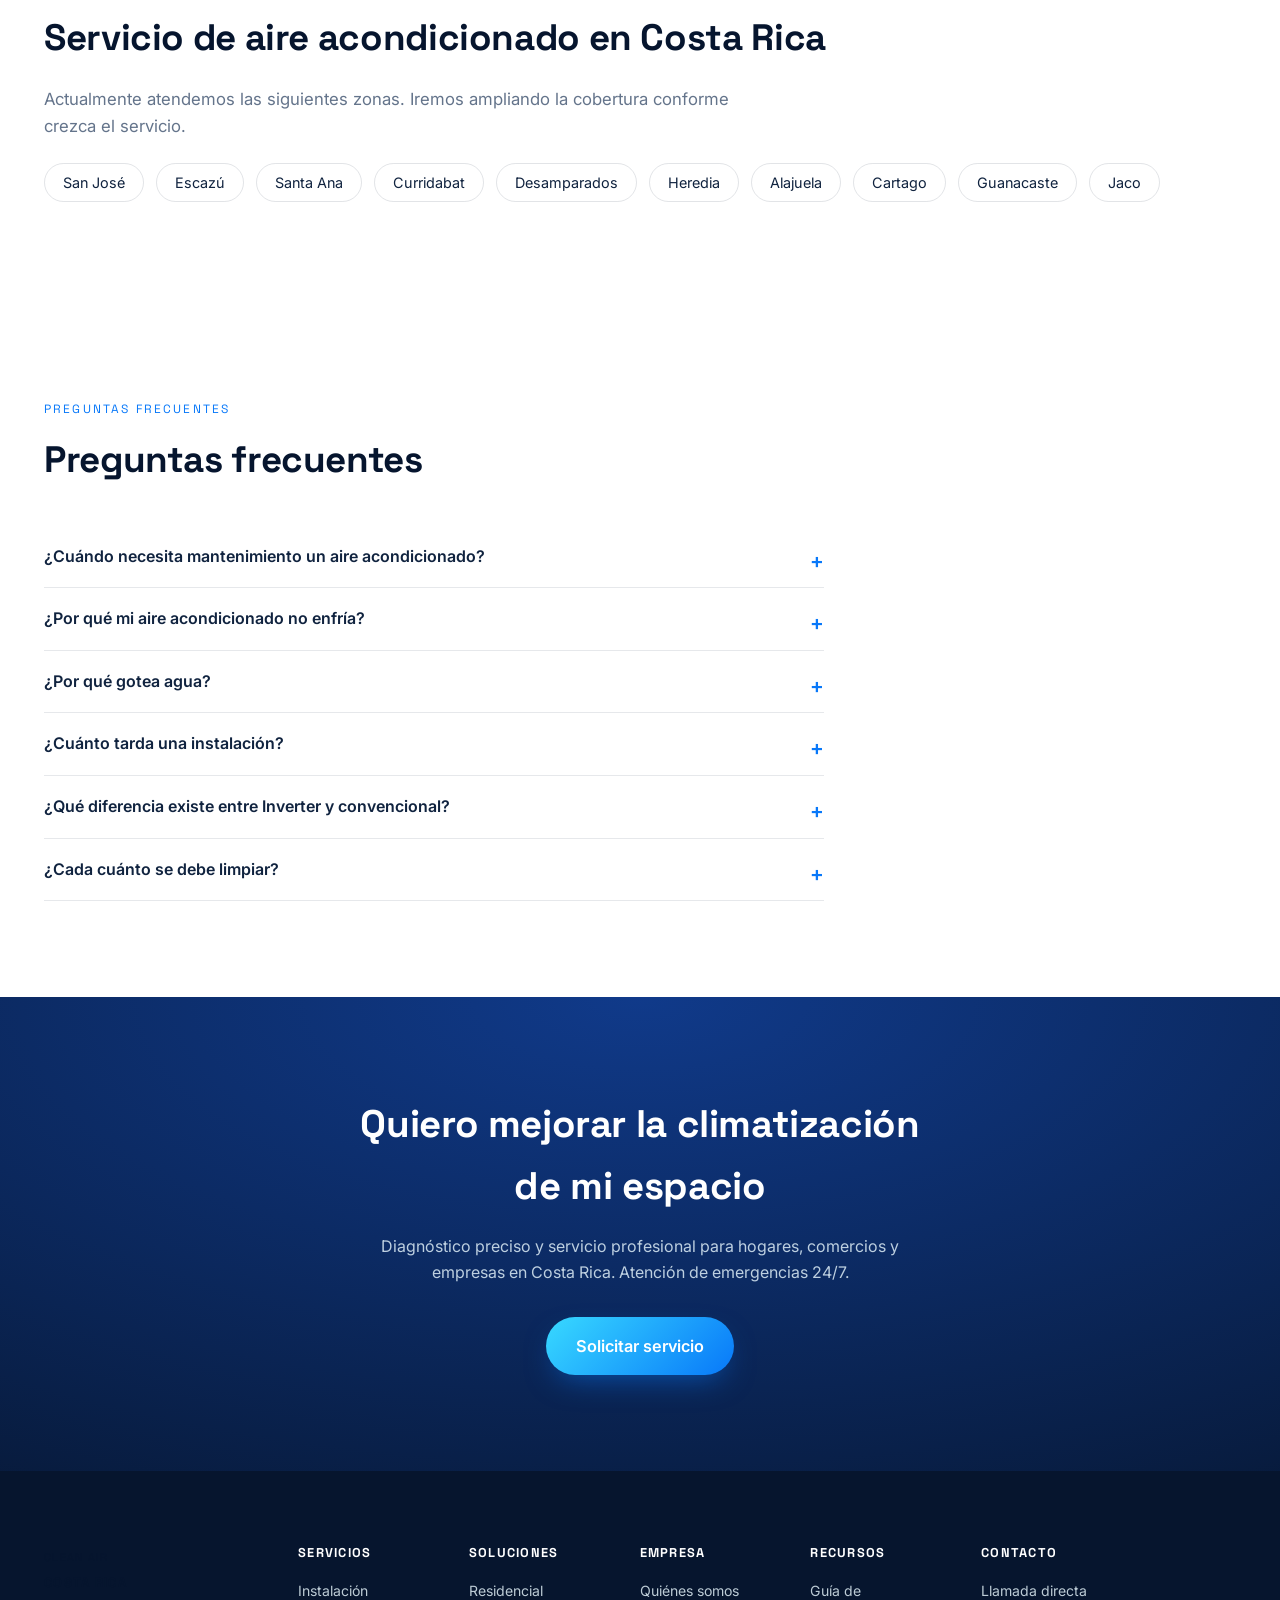
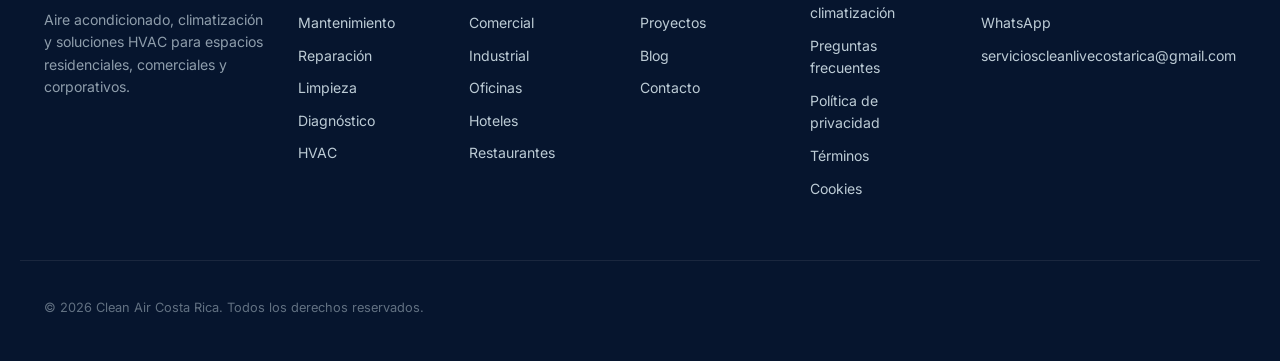
==== commit 7c473a0e: "Update Google site verification meta tag" ====
--- a/index.html
+++ b/index.html
@@ -33,7 +33,7 @@
      Tools. Reemplaza el contenido por el código real que te da cada
      plataforma al dar de alta el sitio (Configuración > Verificación
      de propiedad > etiqueta HTML). -->
-<meta name="google-site-verification" content="UB95rrcq0box5Yt8Y-S2U1MZyGQEhkU2DGF5Irqbq4g"/>
+<meta name="google-site-verification: googlefeecf97022355e8f.html"/>
 <meta name="msvalidate.01" content="9F9FC041D76781BF8FF778191BAF8233" />
 
 <!-- ============================================================
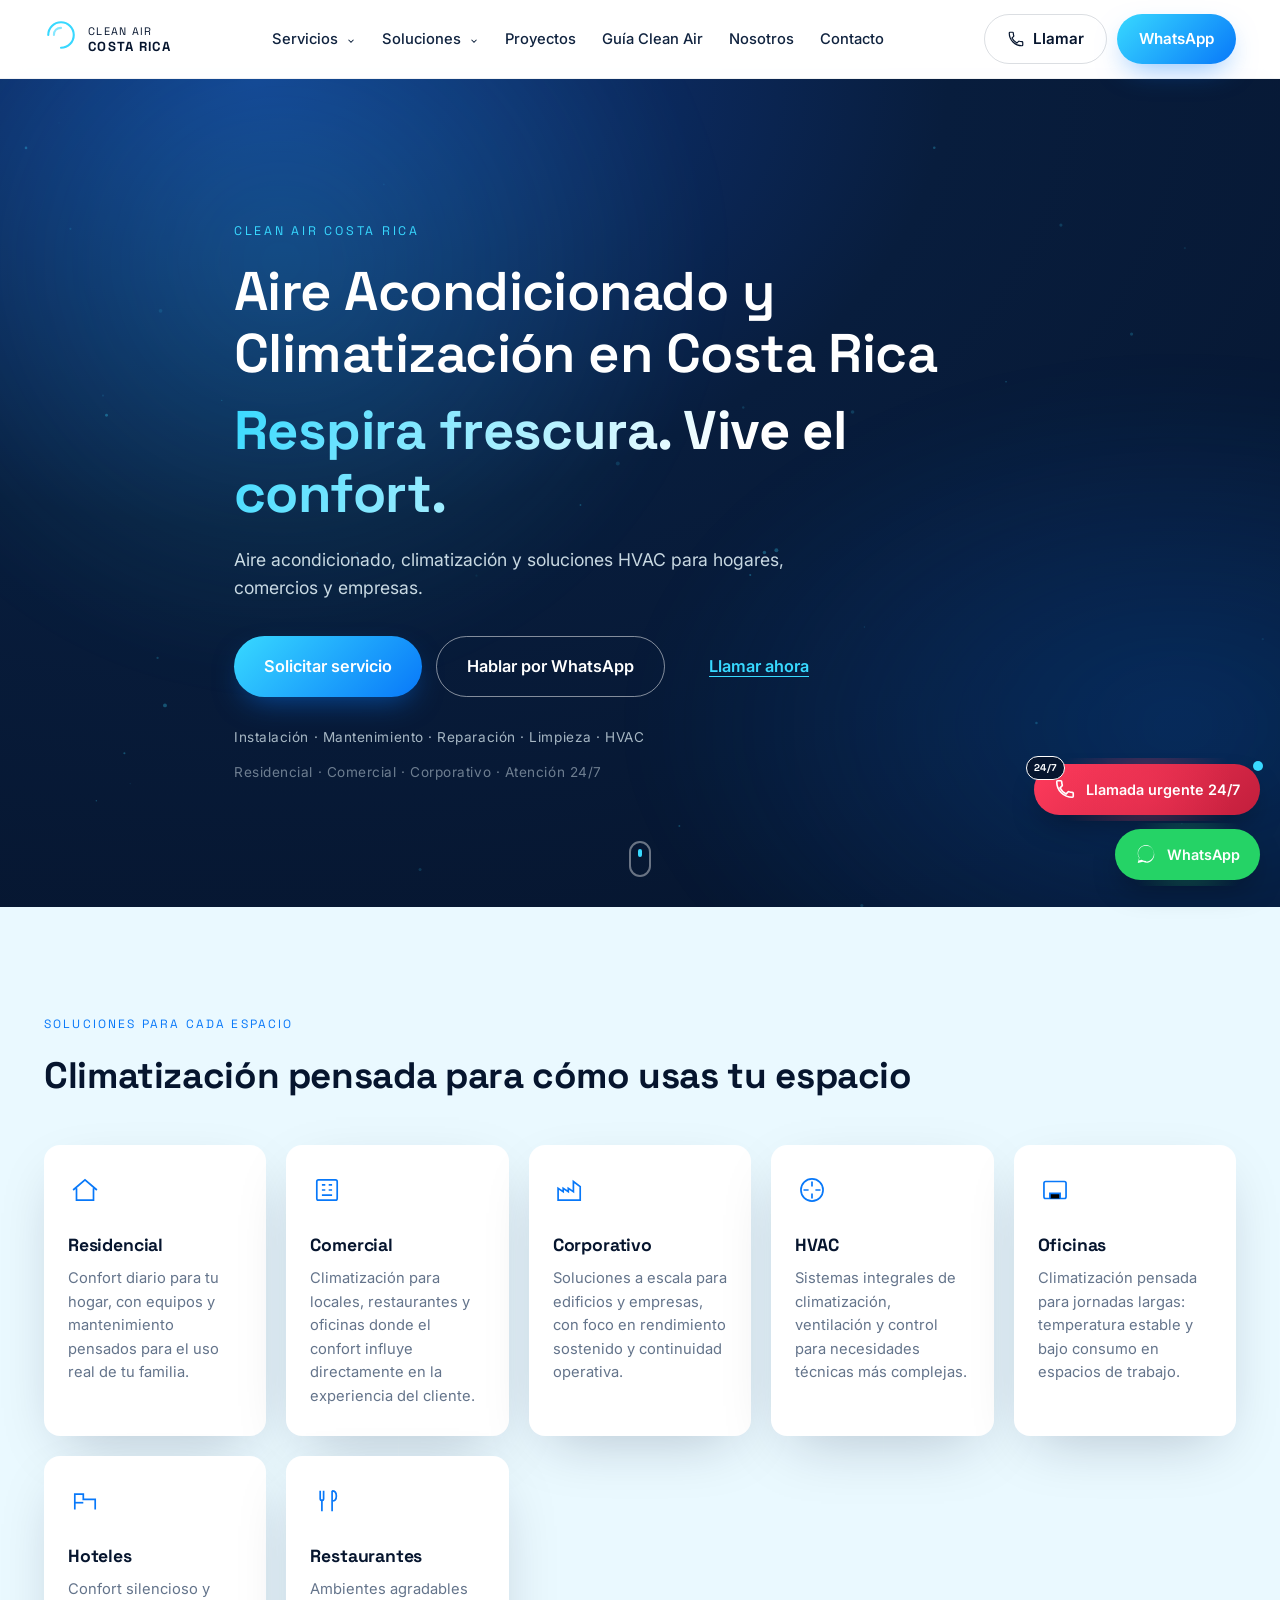
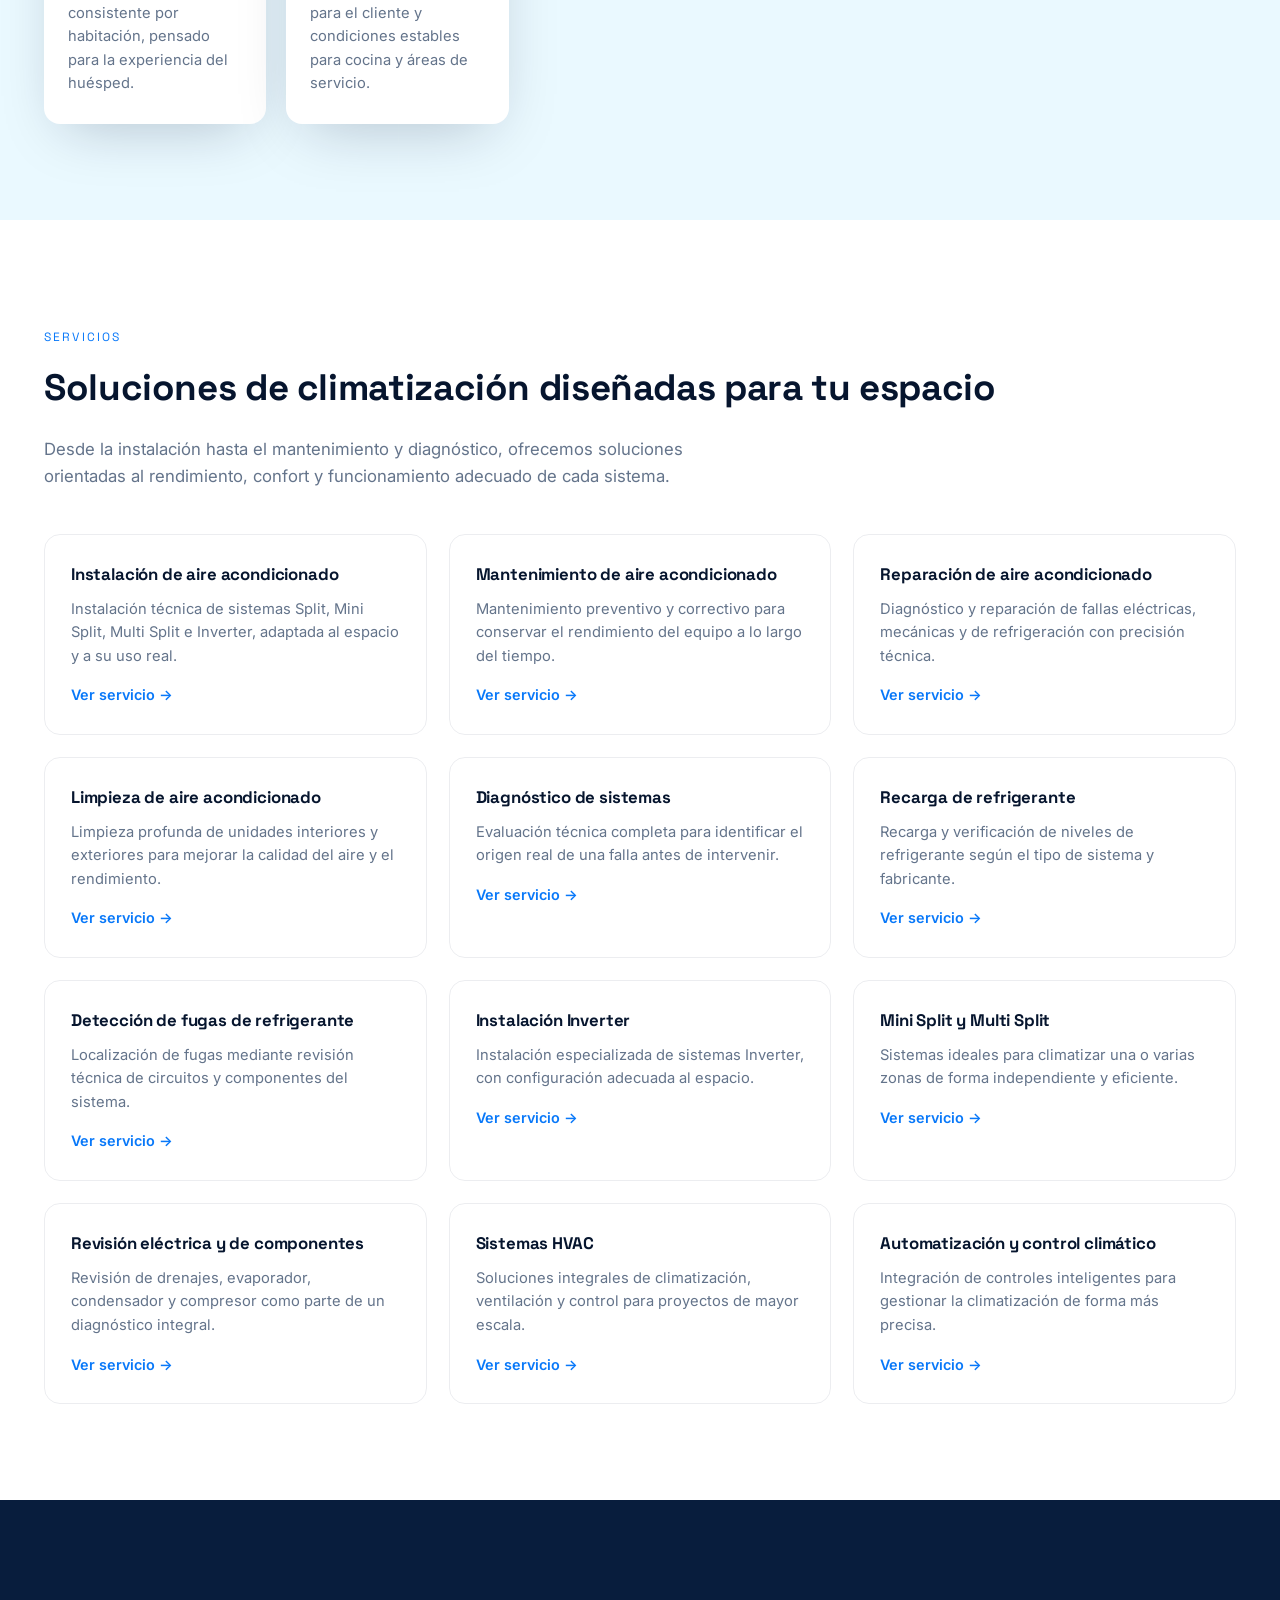
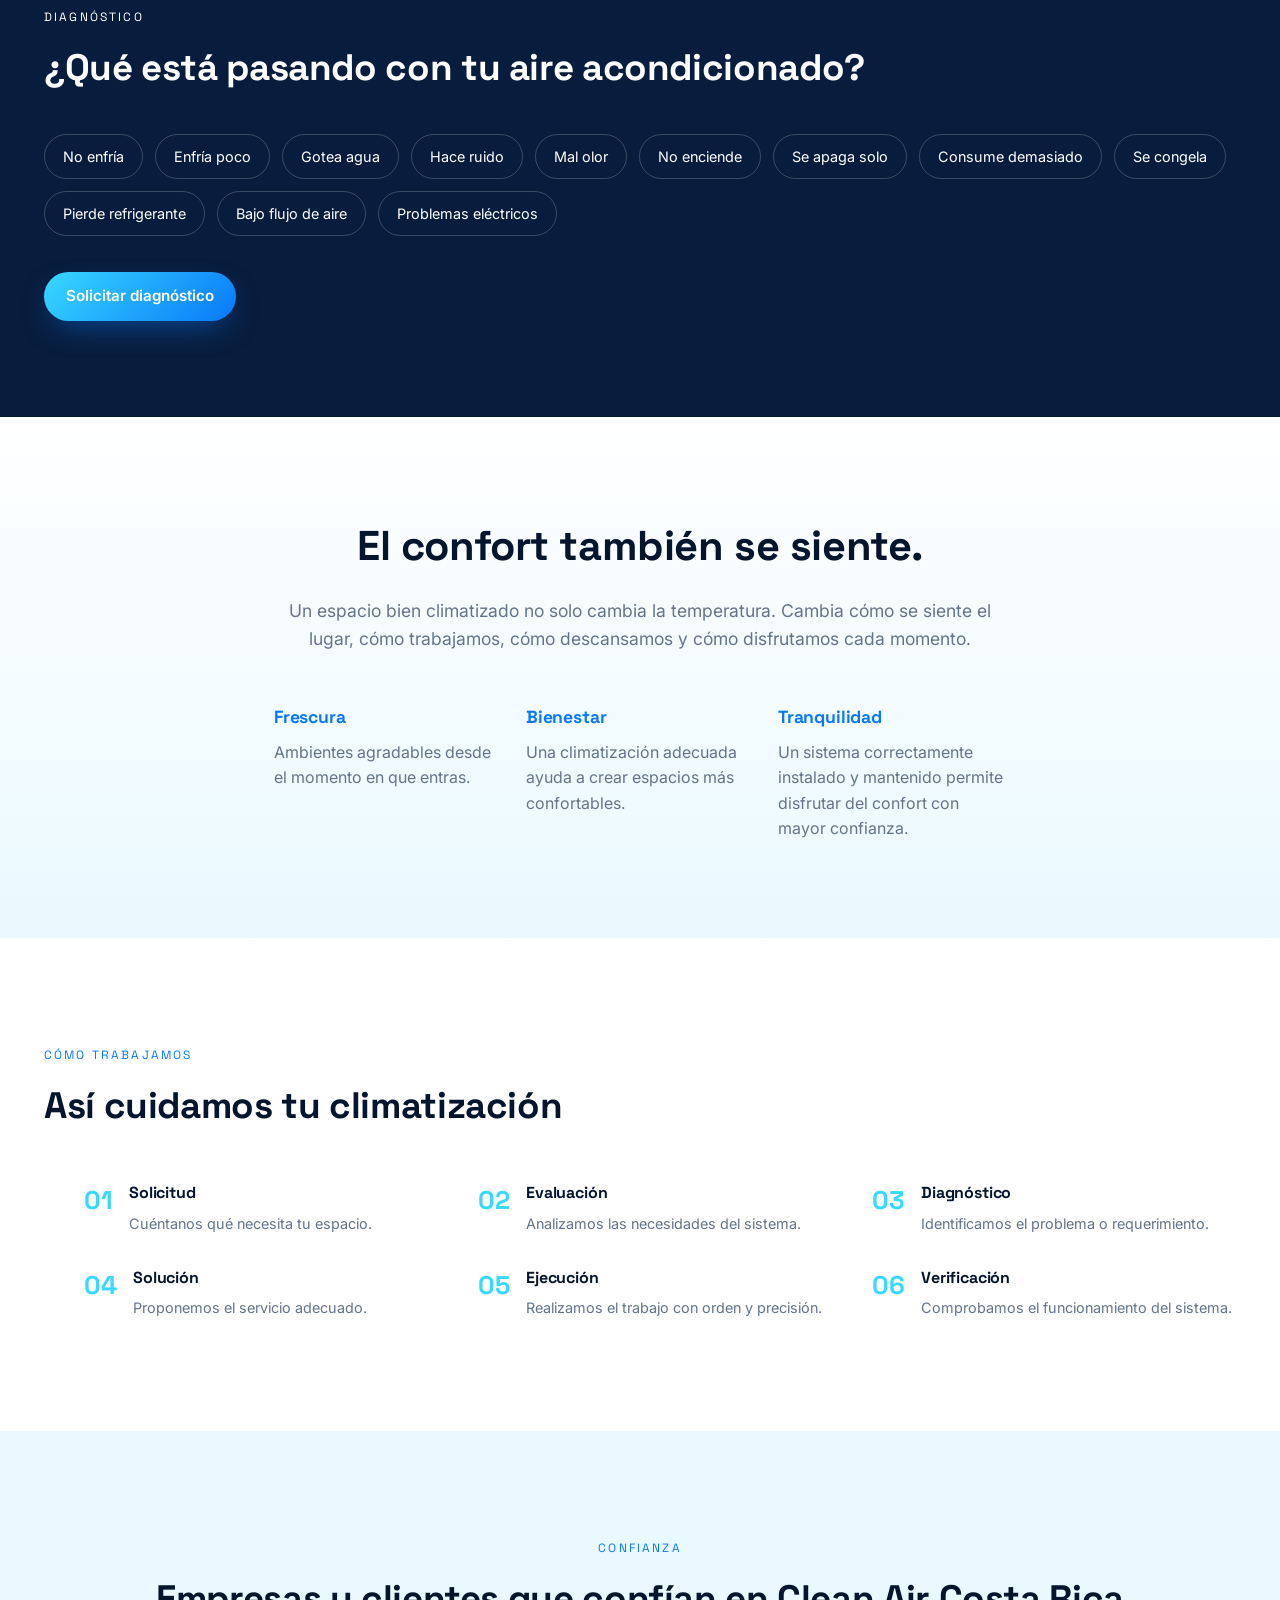
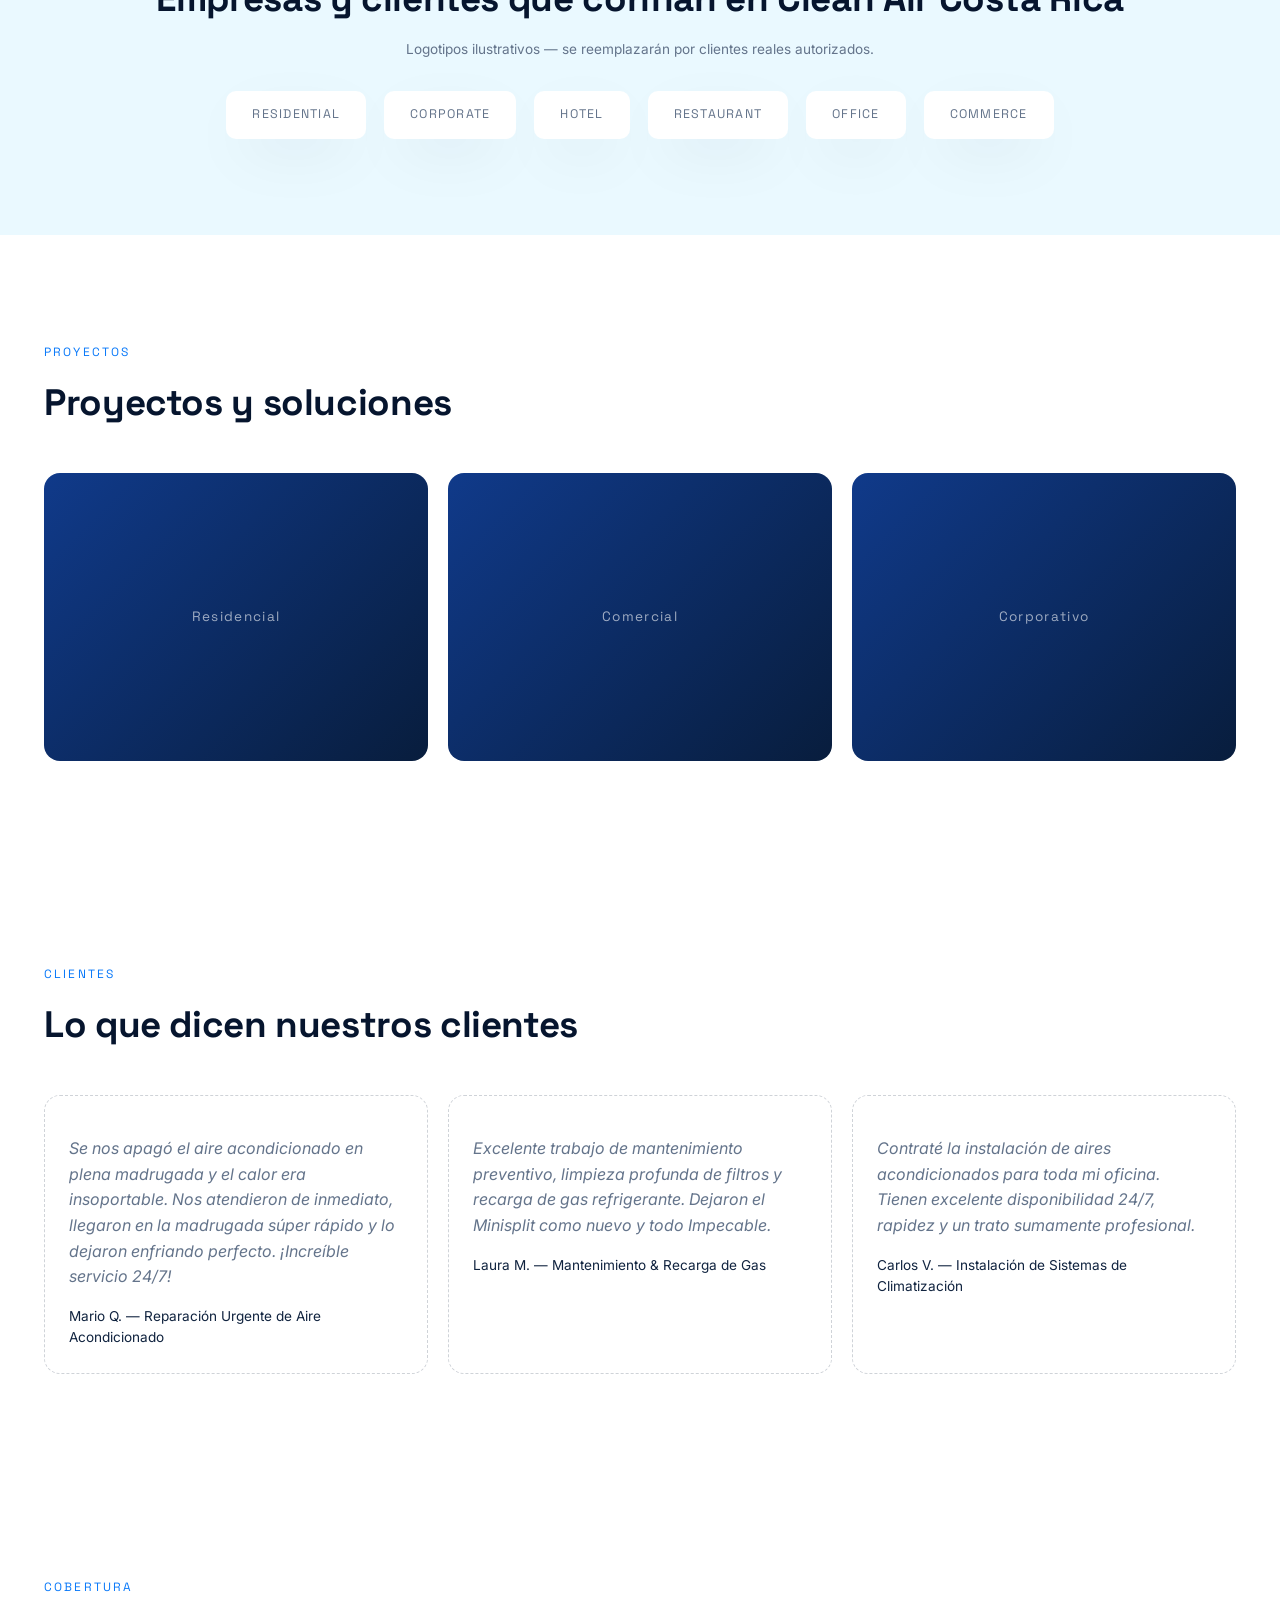
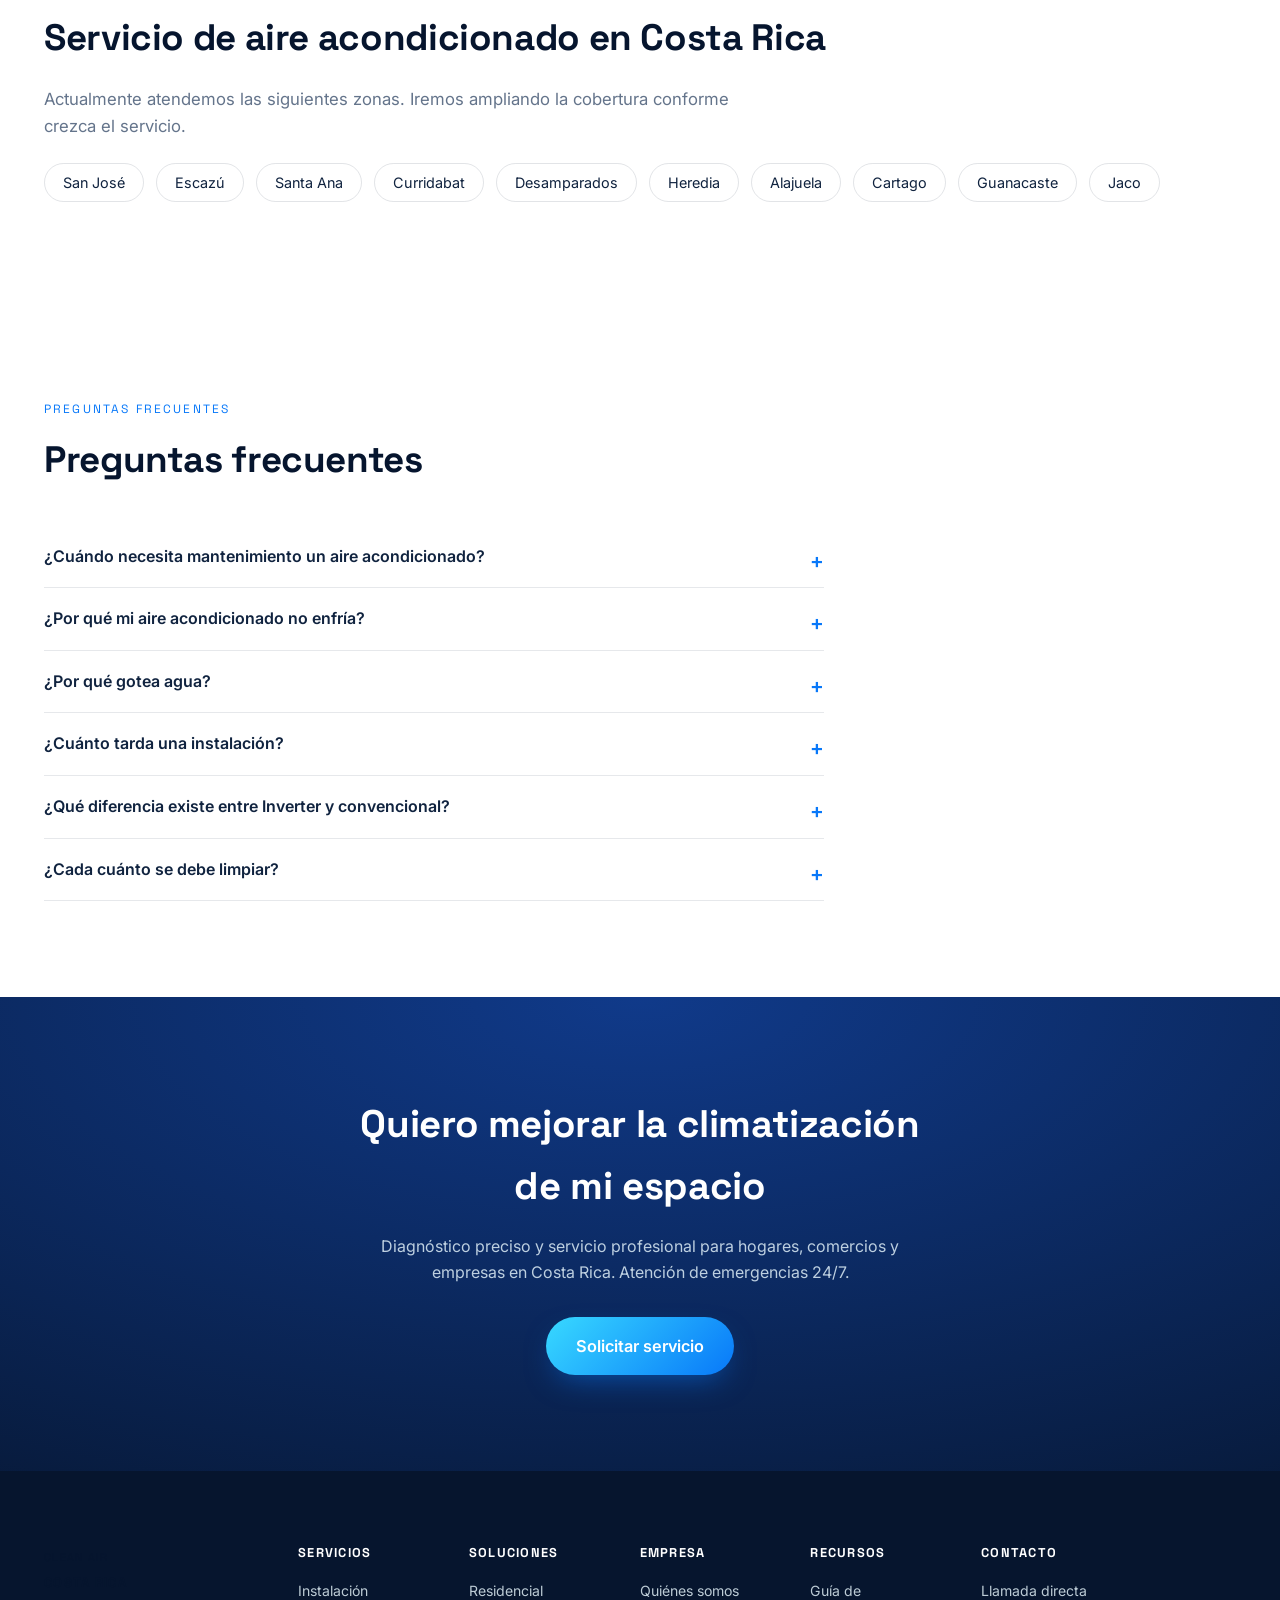
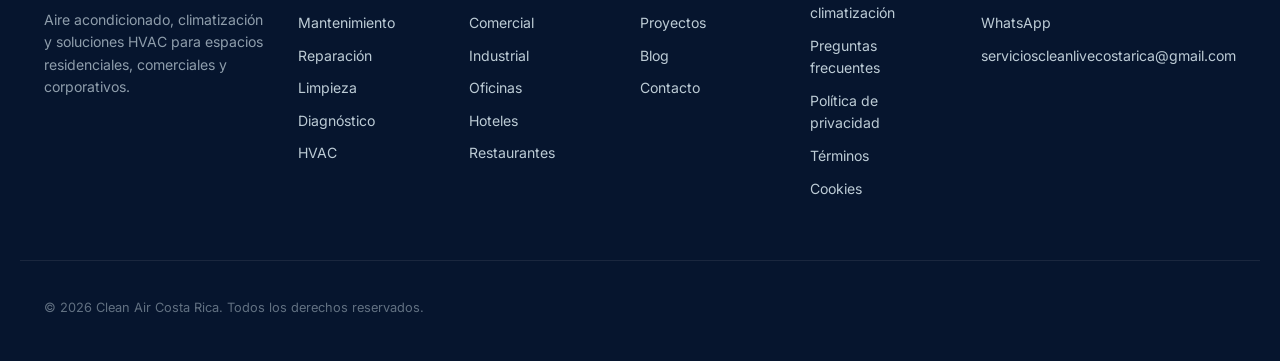
==== commit ecdf5a85: "Update index.html" ====
--- a/index.html
+++ b/index.html
@@ -33,7 +33,7 @@
      Tools. Reemplaza el contenido por el código real que te da cada
      plataforma al dar de alta el sitio (Configuración > Verificación
      de propiedad > etiqueta HTML). -->
-<meta name="google-site-verification: googlefeecf97022355e8f.html"/>
+<meta name=google-site-verification content="6z2YsYNPGLpwZKCIwQPI4Pzm4ctsc4xXqG3-39trmmE"/>
 <meta name="msvalidate.01" content="9F9FC041D76781BF8FF778191BAF8233" />
 
 <!-- ============================================================
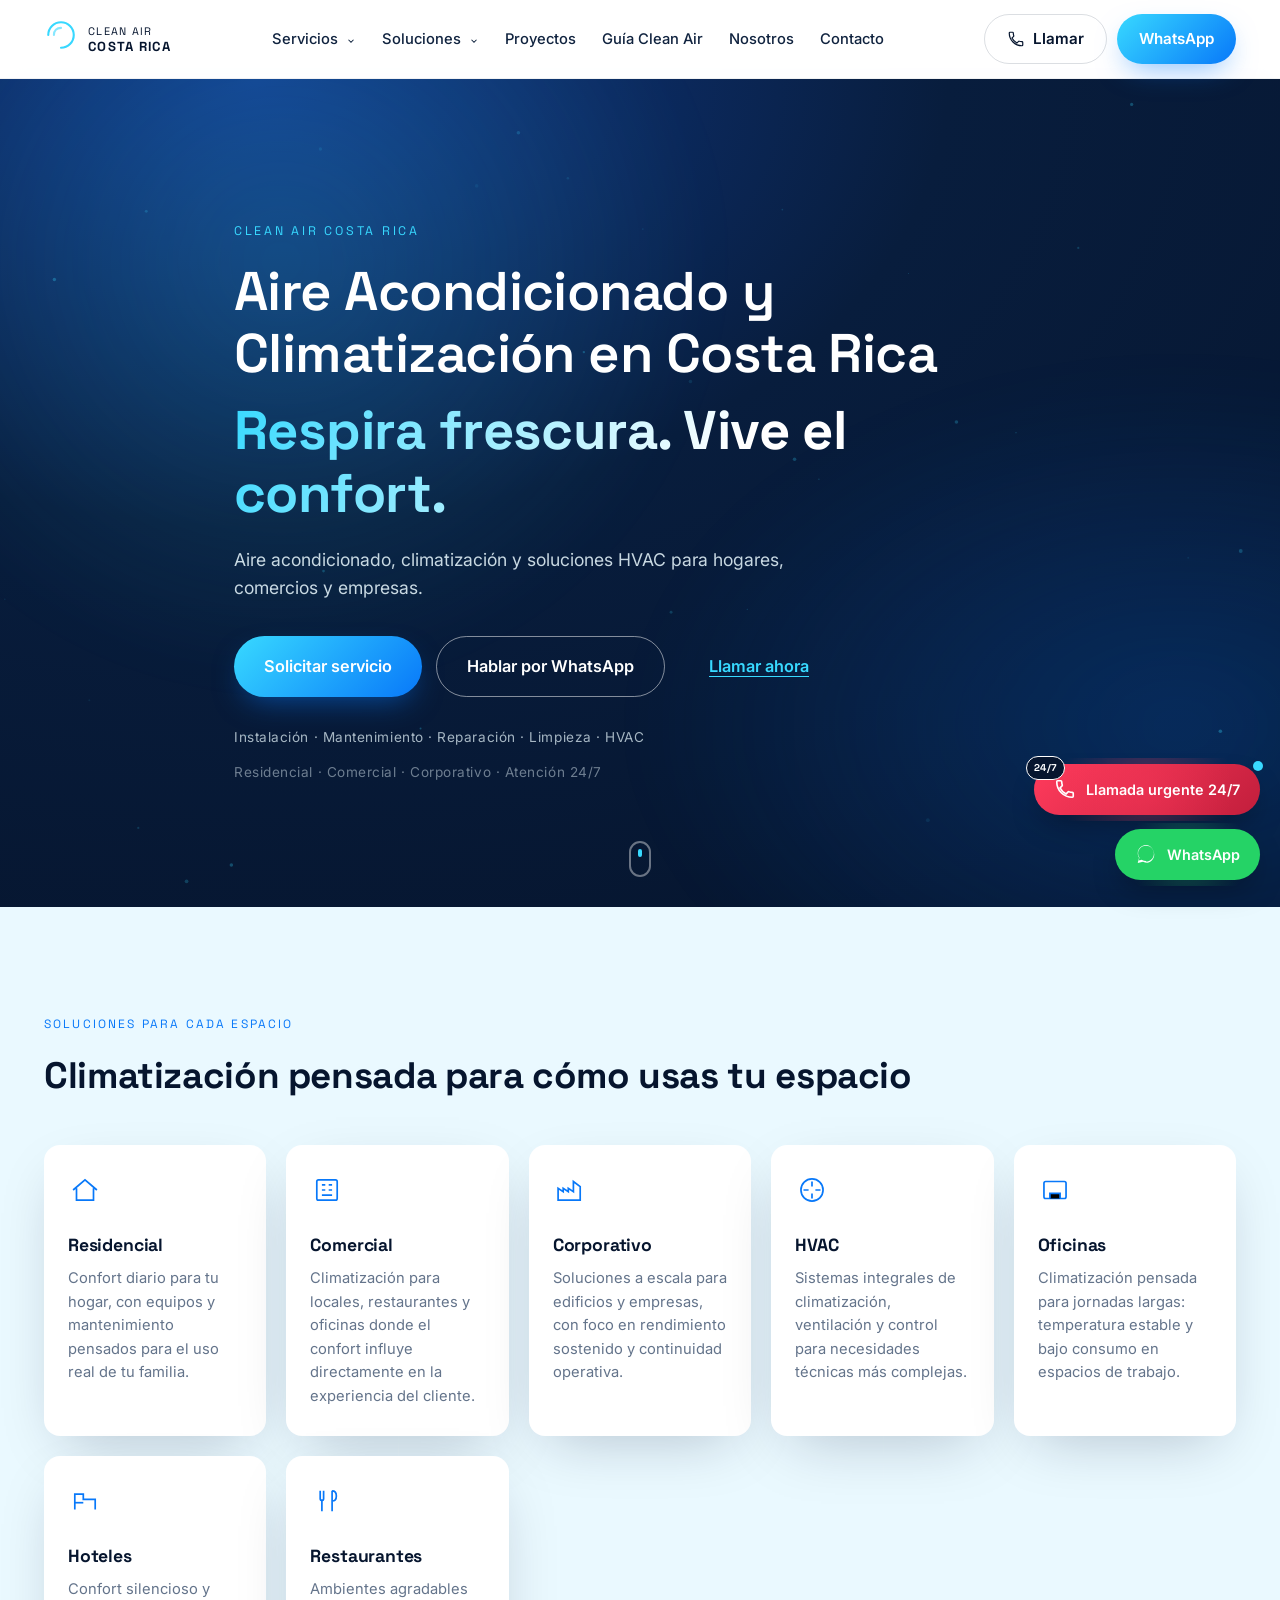
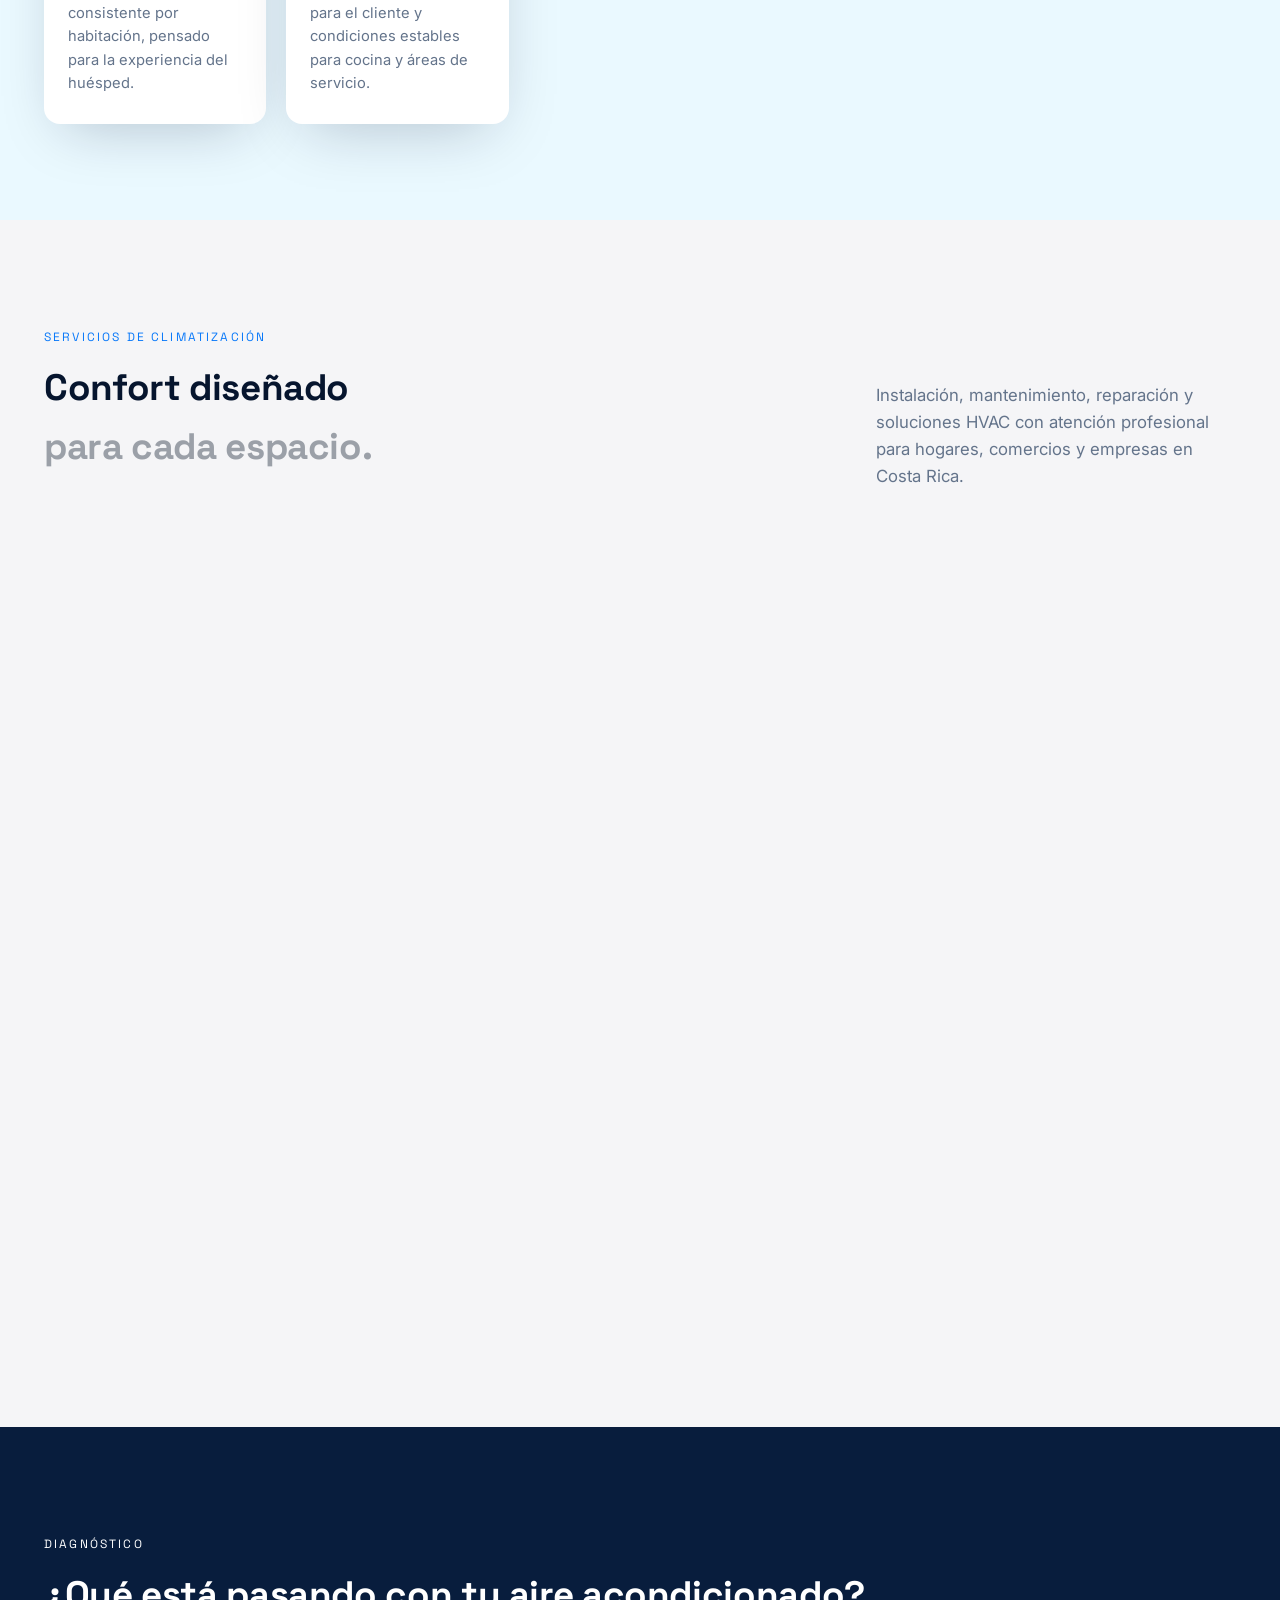
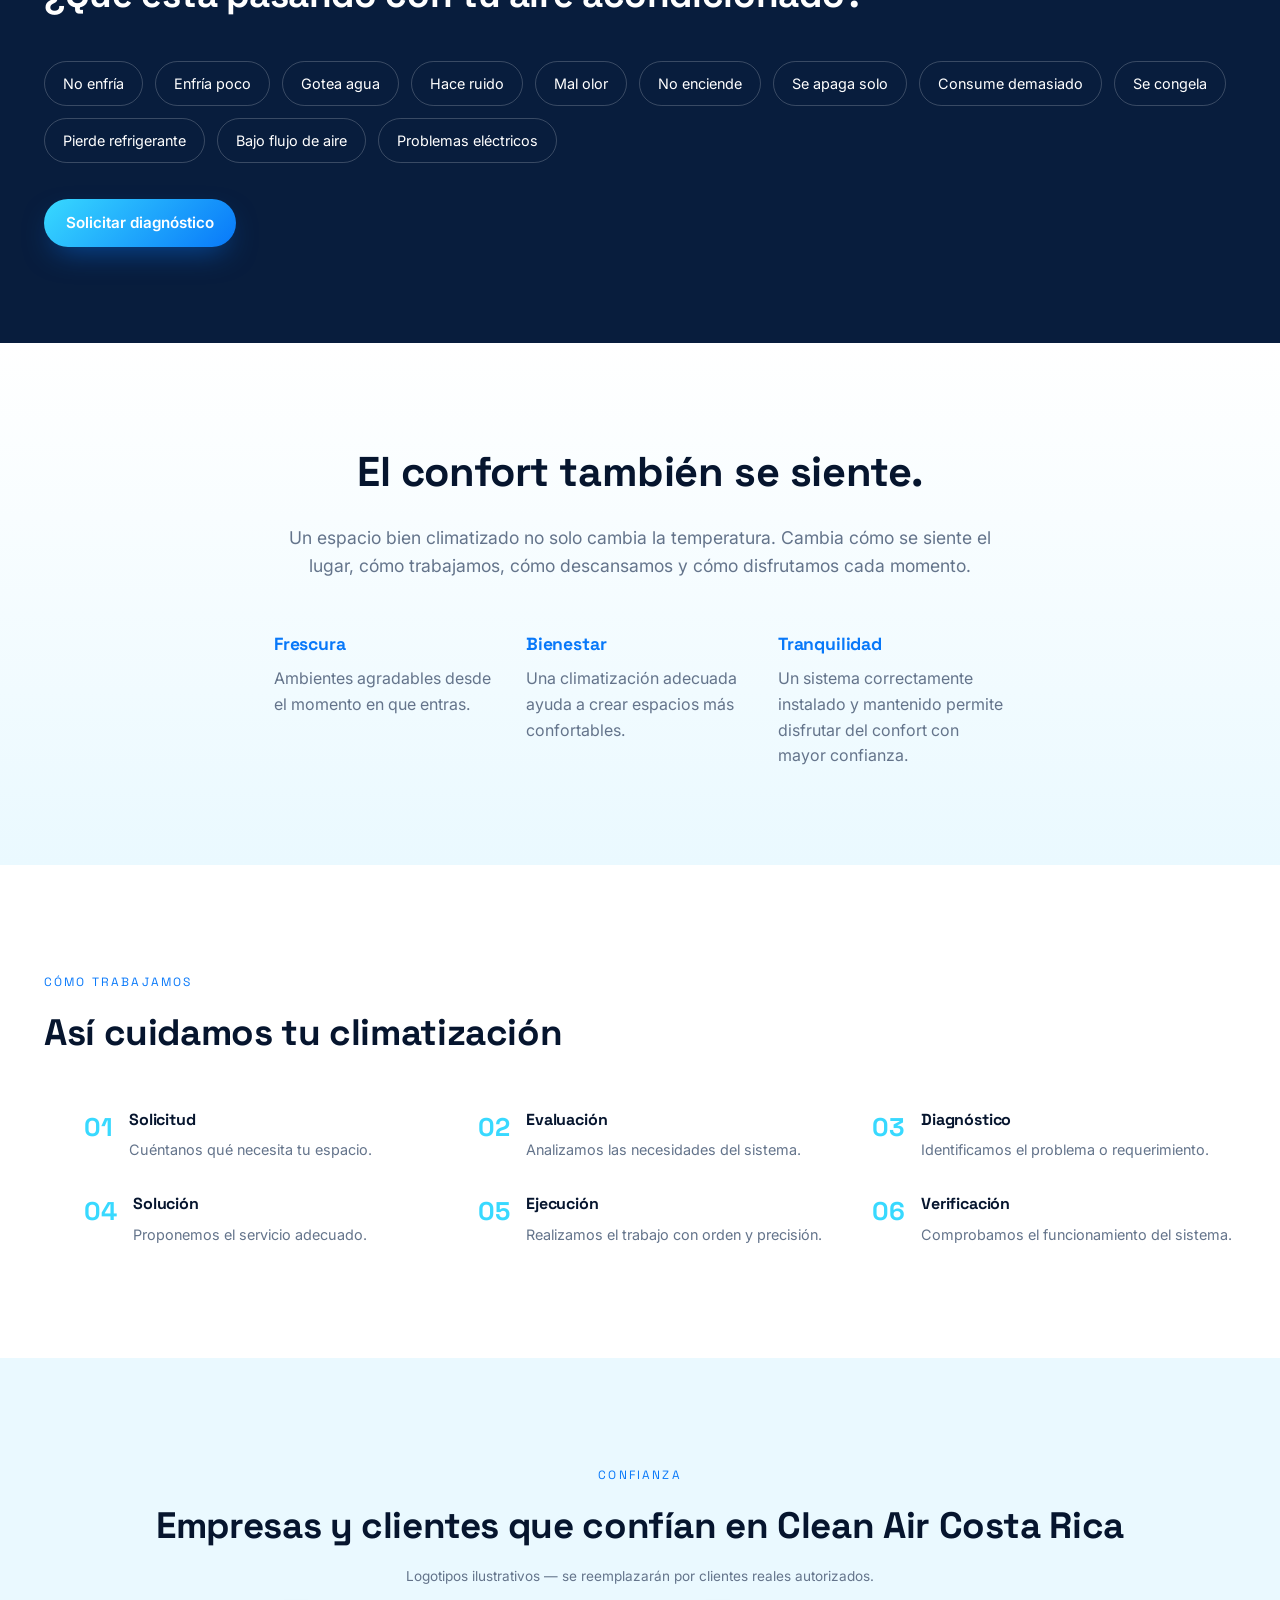
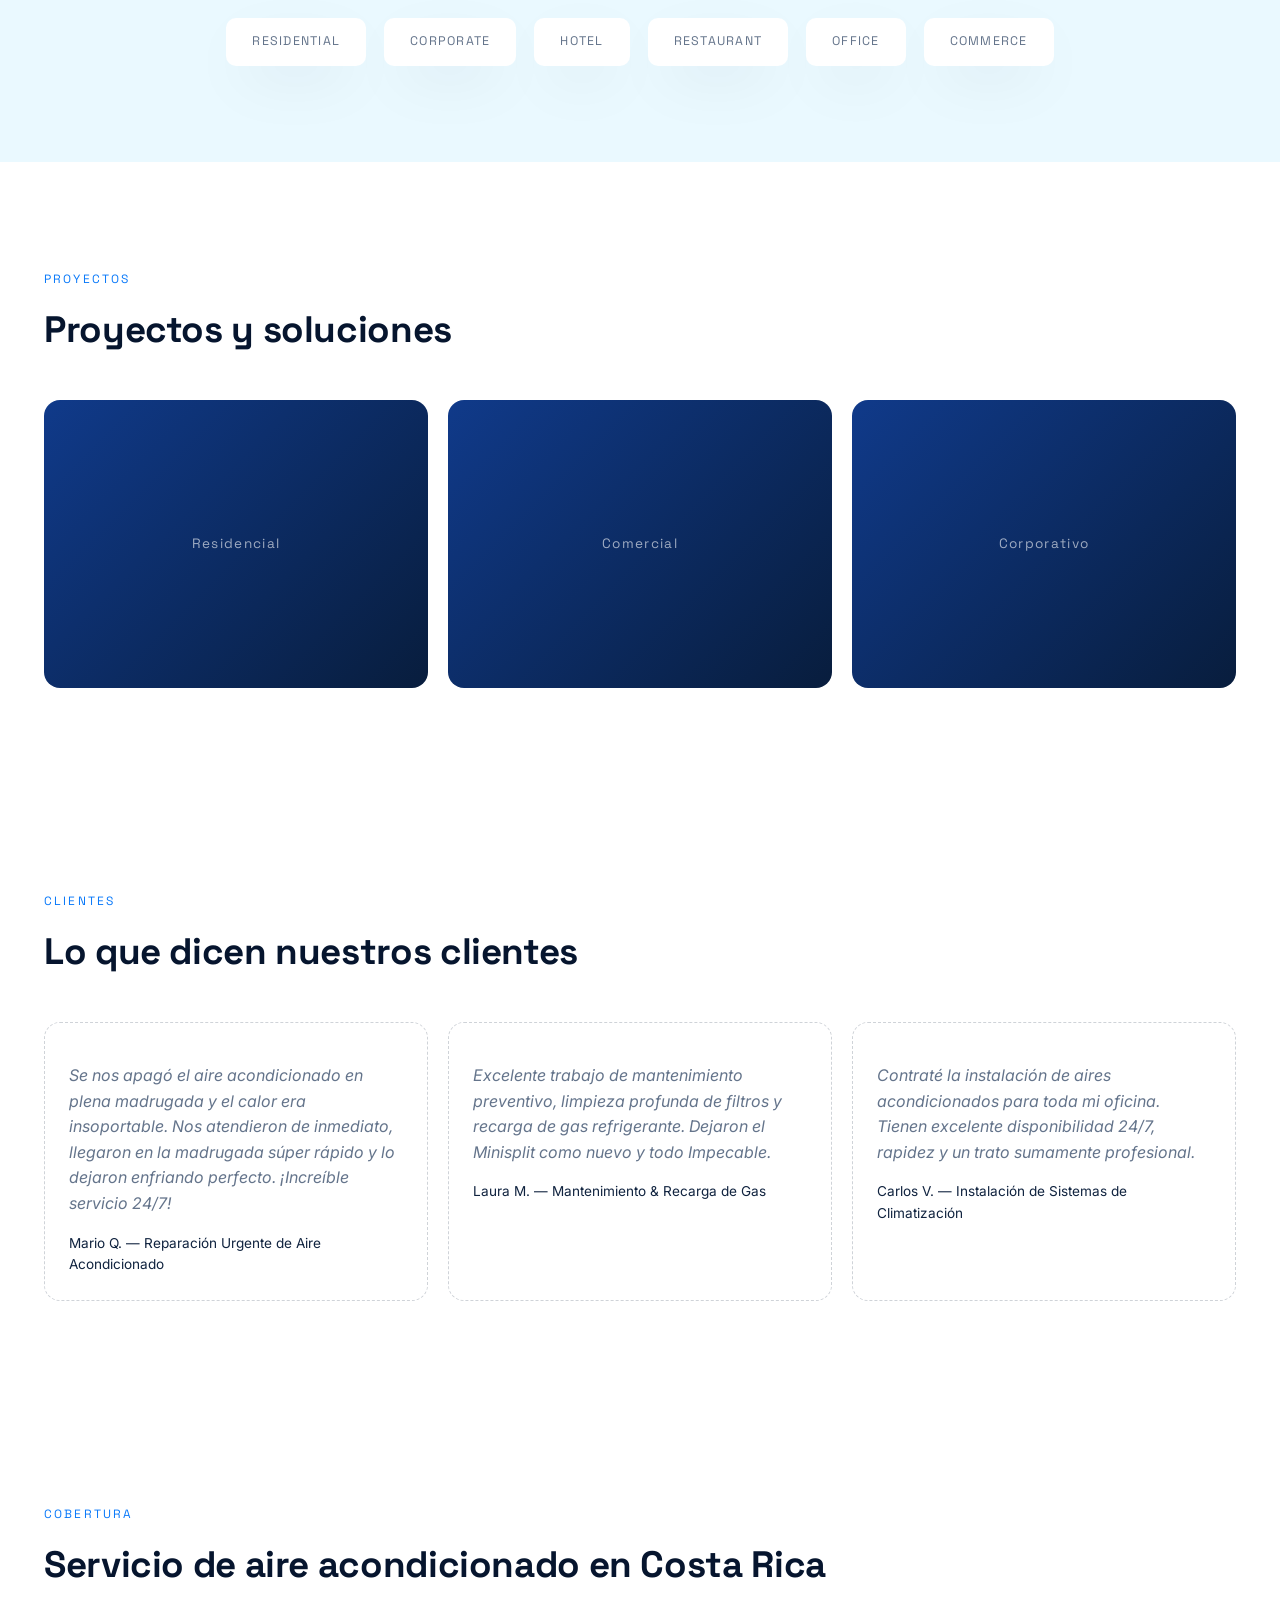
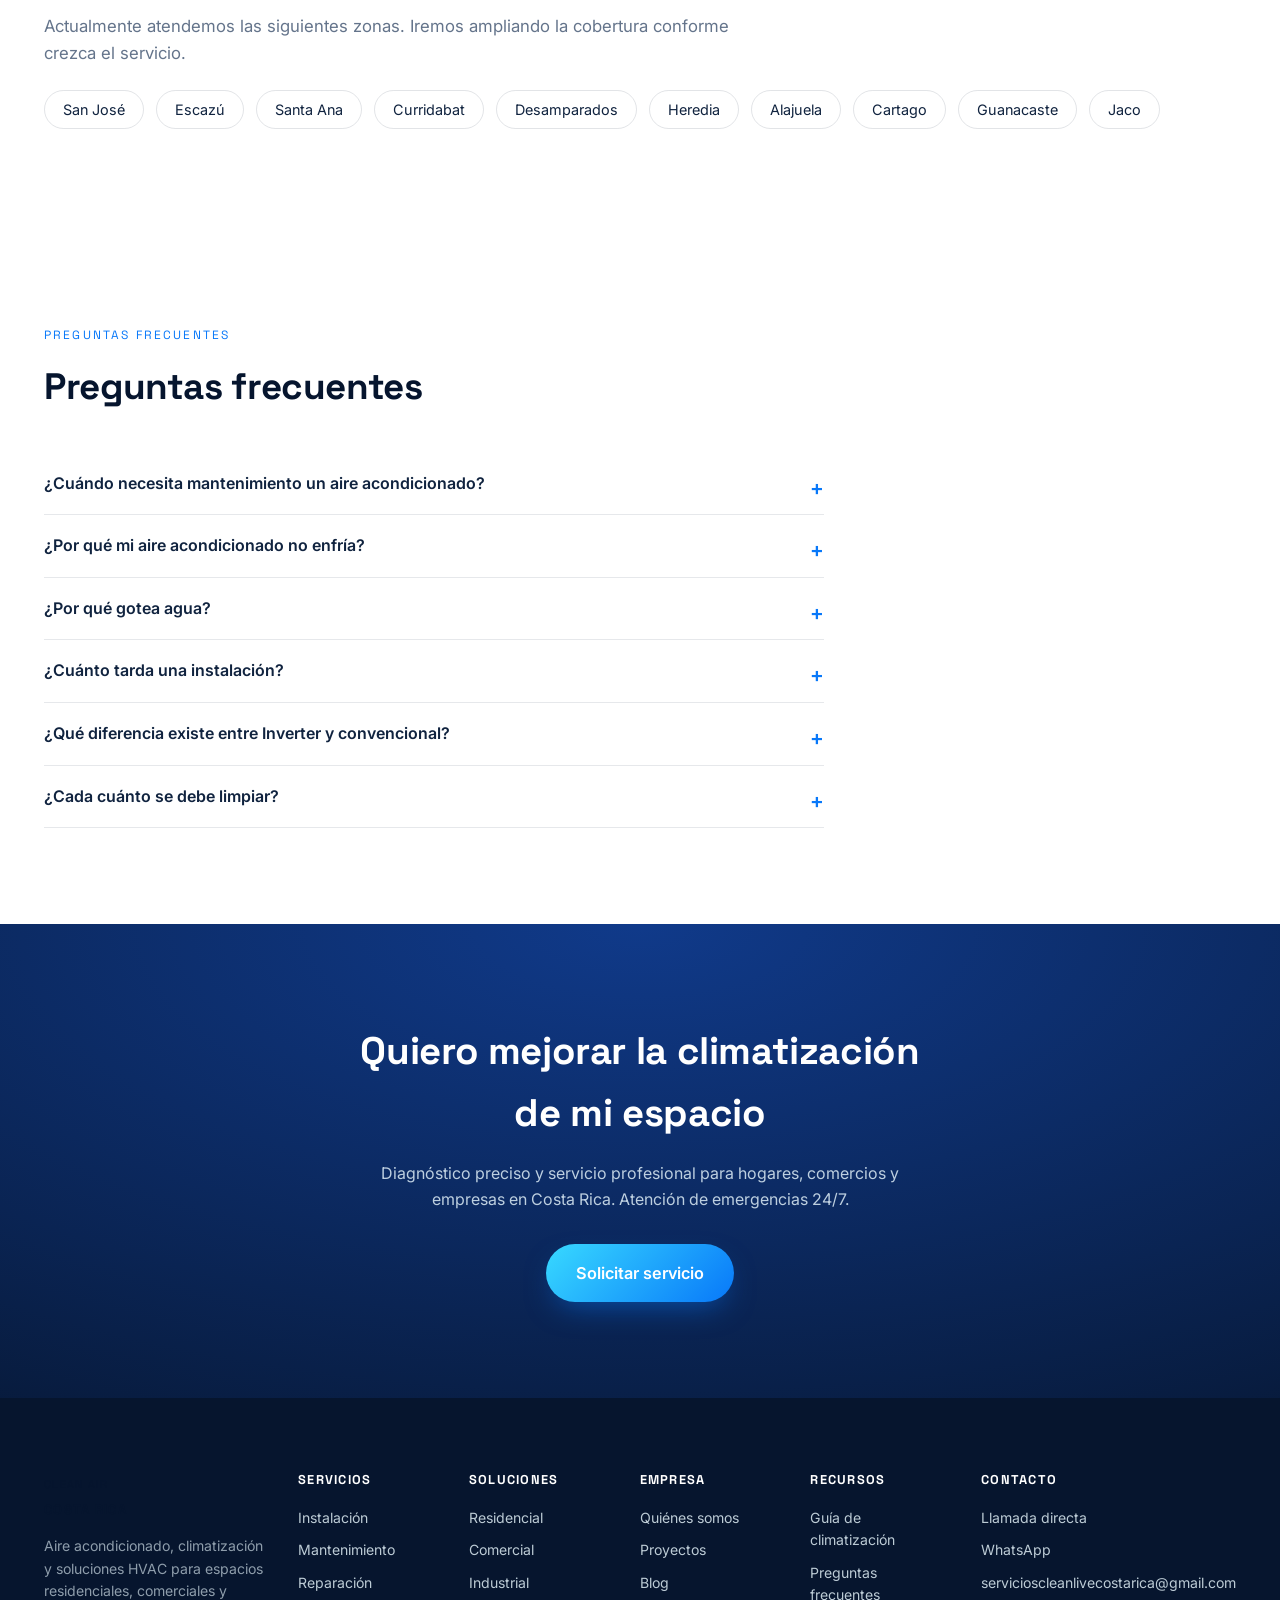
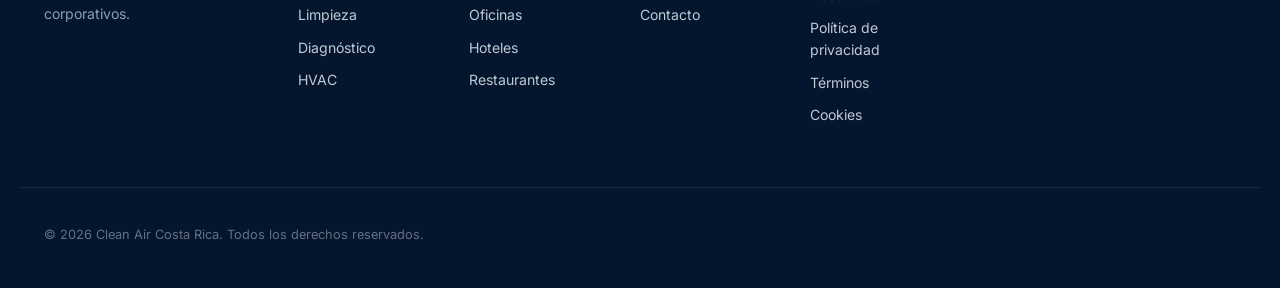
==== commit 2f7ccb16: "Update index.html" ====
--- a/index.html
+++ b/index.html
@@ -322,16 +322,40 @@
 .space-card h3 { font-size: 1.1rem; margin-bottom: 8px; }
 .space-card p { color: var(--muted); font-size: .92rem; margin: 0; }
 
-/* SERVICES */
-.services-grid { display: grid; grid-template-columns: repeat(3, 1fr); gap: 22px; margin-top: 44px; }
-.service-card {
-  border: 1px solid rgba(16,35,63,.08); border-radius: var(--radius); padding: 26px;
-  transition: border-color .3s ease, transform .3s ease;
-}
-.service-card:hover { border-color: var(--air-blue); transform: translateY(-4px); }
-.service-card h3 { font-size: 1.05rem; margin-bottom: 10px; }
-.service-card p { color: var(--muted); font-size: .92rem; margin: 0 0 14px; }
-.card-link { color: var(--air-blue); font-weight: 600; font-size: .9rem; }
+/* SERVICES — APPLE / PREMIUM BENTO 2026 */
+.services { background: #f5f5f7; color: #111318; }
+.services .container { width: min(1240px, 100%); }
+.services-header { margin-bottom: 48px; }
+.services-heading-row { display:flex; align-items:flex-end; justify-content:space-between; gap:48px; }
+.services-heading-row .section-lead { max-width:360px; margin:0 0 5px; }
+.services-bento { display:grid; grid-template-columns:repeat(4,1fr); grid-template-rows:repeat(2,272px); gap:16px; }
+.ac-service-card { position:relative; display:block; overflow:hidden; min-width:0; border:1px solid rgba(17,19,24,.08); border-radius:28px; color:#fff; text-decoration:none; isolation:isolate; transform:translateZ(0); transition:transform 650ms cubic-bezier(.2,.8,.2,1),box-shadow 650ms cubic-bezier(.2,.8,.2,1),border-color 350ms ease; }
+.ac-service-card--featured { grid-column:span 2; grid-row:span 2; }
+.ac-service-card--small { grid-column:span 1; }
+.ac-service-card--light { grid-column:span 1; background:#fff; color:#111318; }
+.ac-service-card--horizontal { grid-column:span 2; display:grid; grid-template-columns:.95fr 1.05fr; background:#111318; }
+.ac-service-card__media,.ac-service-card__horizontal-media { position:relative; overflow:hidden; }
+.ac-service-card__media { position:absolute; inset:0; z-index:-2; }
+.ac-service-card__media img,.ac-service-card__horizontal-media img { width:100%; height:100%; display:block; object-fit:cover; transition:transform 900ms cubic-bezier(.2,.8,.2,1),filter 700ms ease; }
+.ac-service-card__overlay { position:absolute; inset:0; z-index:-1; background:linear-gradient(180deg,rgba(0,0,0,.08),rgba(0,0,0,.18) 30%,rgba(0,0,0,.88)); }
+.ac-service-card__content,.ac-service-card__horizontal-content { position:relative; z-index:2; display:flex; flex-direction:column; justify-content:space-between; height:100%; padding:28px; }
+.ac-service-card__top { display:flex; align-items:center; justify-content:space-between; gap:12px; }
+.ac-service-card__number { font-size:11px; font-weight:700; letter-spacing:.08em; opacity:.58; }
+.ac-service-card__tag { padding:7px 11px; border:1px solid rgba(255,255,255,.22); border-radius:999px; font-size:10px; font-weight:600; letter-spacing:.06em; text-transform:uppercase; background:rgba(255,255,255,.08); backdrop-filter:blur(12px); }
+.ac-service-card__arrow { display:inline-flex; align-items:center; justify-content:center; width:42px; height:42px; border:1px solid rgba(255,255,255,.22); border-radius:50%; font-size:20px; background:rgba(255,255,255,.08); transition:transform 450ms cubic-bezier(.2,.8,.2,1),background 300ms ease; }
+.ac-service-card h3 { margin:0 0 14px; font-size:clamp(21px,2vw,31px); font-weight:600; line-height:1.08; letter-spacing:-.045em; }
+.ac-service-card p { max-width:300px; margin:0; font-size:13px; line-height:1.65; opacity:.72; }
+.ac-service-card--light .ac-service-card__number { color:#9ba0a8; }
+.ac-service-card--light .ac-service-card__icon { display:inline-flex; align-items:center; justify-content:center; width:42px; height:42px; border-radius:50%; background:#f1f3f5; color:#0071e3; font-size:19px; }
+.ac-service-card--light p { color:#6e737b; opacity:1; }
+.ac-service-card__text-link { display:inline-flex; align-items:center; gap:8px; margin-top:24px; color:#0071e3; font-size:13px; font-weight:600; }
+.ac-service-card__horizontal-media::after { content:""; position:absolute; inset:0; background:linear-gradient(90deg,transparent,rgba(17,19,24,.25)); }
+.ac-service-card__horizontal-content { padding:28px; }
+.ac-service-card__horizontal-content h3 { font-size:clamp(22px,2vw,30px); }
+@media (hover:hover) and (pointer:fine) { .ac-service-card:hover { transform:translateY(-6px); border-color:rgba(0,113,227,.28); box-shadow:0 24px 60px rgba(0,0,0,.10),0 4px 14px rgba(0,0,0,.04); } .ac-service-card:hover img { transform:scale(1.045); } .ac-service-card:hover .ac-service-card__arrow { transform:translate(4px,-4px); background:rgba(0,113,227,.85); } .ac-service-card--light:hover .ac-service-card__text-link span { transform:translate(4px,-4px); } }
+@media (max-width:900px) { .services-heading-row{align-items:flex-start;flex-direction:column;gap:24px}.services-bento{grid-template-columns:repeat(2,1fr);grid-template-rows:auto}.ac-service-card--featured{grid-column:span 2;grid-row:span 1;min-height:520px}.ac-service-card--small,.ac-service-card--light{min-height:340px}.ac-service-card--horizontal{grid-column:span 2;min-height:300px} }
+@media (max-width:600px) { .services-bento{display:flex;flex-direction:column;gap:12px}.ac-service-card--featured{min-height:460px}.ac-service-card--small,.ac-service-card--light{min-height:340px}.ac-service-card--horizontal{display:flex;flex-direction:column;min-height:430px}.ac-service-card__horizontal-media{height:220px;flex-shrink:0}.ac-service-card__horizontal-content{flex:1;padding:24px}.ac-service-card__content{padding:24px}.ac-service-card h3{font-size:27px} }
+@media (prefers-reduced-motion:reduce) { .ac-service-card,.ac-service-card *,.ac-service-card img{animation:none!important;transition:none!important}.ac-service-card{transform:none!important} }
 
 /* PROBLEMS */
 .problems { background: var(--navy); color: var(--white); }
@@ -997,75 +1021,32 @@
   </section>
 
   <!-- ============================================================
-       SERVICIOS (grid completo)
+       SERVICIOS — BENTO PREMIUM 2026
   ============================================================ -->
   <section class="section services" id="servicios" aria-labelledby="services-heading">
     <div class="container">
-      <p class="section-eyebrow">Servicios</p>
-      <h2 id="services-heading">Soluciones de climatización diseñadas para tu espacio</h2>
-      <p class="section-lead">Desde la instalación hasta el mantenimiento y diagnóstico, ofrecemos soluciones orientadas al rendimiento, confort y funcionamiento adecuado de cada sistema.</p>
-
-      <div class="services-grid">
-        <article class="service-card">
-          <h3>Instalación de aire acondicionado</h3>
-          <p>Instalación técnica de sistemas Split, Mini Split, Multi Split e Inverter, adaptada al espacio y a su uso real.</p>
-          <a href="/servicios/instalacion-aire-acondicionado/" class="card-link">Ver servicio →</a>
-        </article>
-        <article class="service-card">
-          <h3>Mantenimiento de aire acondicionado</h3>
-          <p>Mantenimiento preventivo y correctivo para conservar el rendimiento del equipo a lo largo del tiempo.</p>
-          <a href="/servicios/mantenimiento-aire-acondicionado/" class="card-link">Ver servicio →</a>
-        </article>
-        <article class="service-card">
-          <h3>Reparación de aire acondicionado</h3>
-          <p>Diagnóstico y reparación de fallas eléctricas, mecánicas y de refrigeración con precisión técnica.</p>
-          <a href="/servicios/reparacion-aire-acondicionado/" class="card-link">Ver servicio →</a>
-        </article>
-        <article class="service-card">
-          <h3>Limpieza de aire acondicionado</h3>
-          <p>Limpieza profunda de unidades interiores y exteriores para mejorar la calidad del aire y el rendimiento.</p>
-          <a href="/servicios/limpieza-aire-acondicionado/" class="card-link">Ver servicio →</a>
-        </article>
-        <article class="service-card">
-          <h3>Diagnóstico de sistemas</h3>
-          <p>Evaluación técnica completa para identificar el origen real de una falla antes de intervenir.</p>
-          <a href="/servicios/diagnostico-aire-acondicionado/" class="card-link">Ver servicio →</a>
-        </article>
-        <article class="service-card">
-          <h3>Recarga de refrigerante</h3>
-          <p>Recarga y verificación de niveles de refrigerante según el tipo de sistema y fabricante.</p>
-          <a href="/servicios/recarga-refrigerante/" class="card-link">Ver servicio →</a>
-        </article>
-        <article class="service-card">
-          <h3>Detección de fugas de refrigerante</h3>
-          <p>Localización de fugas mediante revisión técnica de circuitos y componentes del sistema.</p>
-          <a href="/servicios/deteccion-fugas-refrigerante/" class="card-link">Ver servicio →</a>
-        </article>
-        <article class="service-card">
-          <h3>Instalación Inverter</h3>
-          <p>Instalación especializada de sistemas Inverter, con configuración adecuada al espacio.</p>
-          <a href="/servicios/aire-acondicionado-inverter/" class="card-link">Ver servicio →</a>
-        </article>
-        <article class="service-card">
-          <h3>Mini Split y Multi Split</h3>
-          <p>Sistemas ideales para climatizar una o varias zonas de forma independiente y eficiente.</p>
-          <a href="/servicios/mini-split/" class="card-link">Ver servicio →</a>
-        </article>
-        <article class="service-card">
-          <h3>Revisión eléctrica y de componentes</h3>
-          <p>Revisión de drenajes, evaporador, condensador y compresor como parte de un diagnóstico integral.</p>
-          <a href="/servicios/diagnostico-aire-acondicionado/" class="card-link">Ver servicio →</a>
-        </article>
-        <article class="service-card">
-          <h3>Sistemas HVAC</h3>
-          <p>Soluciones integrales de climatización, ventilación y control para proyectos de mayor escala.</p>
-          <a href="/servicios/hvac/" class="card-link">Ver servicio →</a>
-        </article>
-        <article class="service-card">
-          <h3>Automatización y control climático</h3>
-          <p>Integración de controles inteligentes para gestionar la climatización de forma más precisa.</p>
-          <a href="/servicios/hvac/" class="card-link">Ver servicio →</a>
-        </article>
+      <div class="services-header">
+        <p class="section-eyebrow">Servicios de climatización</p>
+        <div class="services-heading-row">
+          <h2 id="services-heading">Confort diseñado<br><span style="color:#9ba0a8">para cada espacio.</span></h2>
+          <p class="section-lead">Instalación, mantenimiento, reparación y soluciones HVAC con atención profesional para hogares, comercios y empresas en Costa Rica.</p>
+        </div>
+      </div>
+
+      <div class="services-bento">
+        <a class="ac-service-card ac-service-card--featured reveal" href="/servicios/instalacion-aire-acondicionado/" aria-label="Ver instalación de aire acondicionado">
+          <div class="ac-service-card__media"><img src="https://images.unsplash.com/photo-1631545806609-7c8f6e0a6c4c?auto=format&fit=crop&w=1800&q=85" alt="Instalación profesional de aire acondicionado" loading="lazy"></div>
+          <div class="ac-service-card__overlay"></div>
+          <div class="ac-service-card__content"><div class="ac-service-card__top"><span class="ac-service-card__number">01</span><span class="ac-service-card__tag">Servicio destacado</span></div><div><h3>Instalación de<br>aire acondicionado</h3><p>Sistemas Split, Mini Split, Multi Split e Inverter instalados con precisión y acabado profesional.</p></div></div>
+        </a>
+        <a class="ac-service-card ac-service-card--small reveal" href="/servicios/reparacion-aire-acondicionado/" aria-label="Ver reparación de aire acondicionado">
+          <div class="ac-service-card__media"><img src="https://images.unsplash.com/photo-1621905252507-b35492cc74b4?auto=format&fit=crop&w=1200&q=85" alt="Técnico reparando aire acondicionado" loading="lazy"></div><div class="ac-service-card__overlay"></div><div class="ac-service-card__content"><div class="ac-service-card__top"><span class="ac-service-card__number">02</span><span class="ac-service-card__arrow">↗</span></div><div><h3>Reparación de<br>aire acondicionado</h3><p>Diagnóstico y solución de fallas eléctricas, mecánicas y de refrigeración.</p></div></div>
+        </a>
+        <a class="ac-service-card ac-service-card--small reveal" href="/servicios/mantenimiento-aire-acondicionado/" aria-label="Ver mantenimiento de aire acondicionado">
+          <div class="ac-service-card__media"><img src="https://images.unsplash.com/photo-1581092160562-40aa08e78837?auto=format&fit=crop&w=1200&q=85" alt="Mantenimiento de sistema de climatización" loading="lazy"></div><div class="ac-service-card__overlay"></div><div class="ac-service-card__content"><div class="ac-service-card__top"><span class="ac-service-card__number">03</span><span class="ac-service-card__arrow">↗</span></div><div><h3>Mantenimiento<br>preventivo</h3><p>Conserva el rendimiento, la eficiencia y el funcionamiento adecuado de tu equipo.</p></div></div>
+        </a>
+        <a class="ac-service-card ac-service-card--light reveal" href="/servicios/limpieza-aire-acondicionado/" aria-label="Ver limpieza de aire acondicionado"><div class="ac-service-card__content"><div class="ac-service-card__top"><span class="ac-service-card__number">04</span><span class="ac-service-card__icon">✦</span></div><div><h3>Limpieza de<br>aire acondicionado</h3><p>Limpieza profunda, sanitización y eliminación de suciedad para mejorar el flujo de aire.</p><span class="ac-service-card__text-link">Explorar servicio <span>↗</span></span></div></div></a>
+        <a class="ac-service-card ac-service-card--horizontal reveal" href="/servicios/diagnostico-aire-acondicionado/" aria-label="Ver diagnóstico de sistemas HVAC"><div class="ac-service-card__horizontal-media"><img src="https://images.unsplash.com/photo-1581092919535-7146ff1a5905?auto=format&fit=crop&w=1200&q=85" alt="Diagnóstico técnico de aire acondicionado" loading="lazy"></div><div class="ac-service-card__horizontal-content"><div class="ac-service-card__top"><span class="ac-service-card__number">05</span><span class="ac-service-card__arrow">↗</span></div><div><h3>Diagnóstico<br>de sistemas HVAC</h3><p>Identificamos el origen real de la falla antes de intervenir.</p></div></div></a>
       </div>
     </div>
   </section>
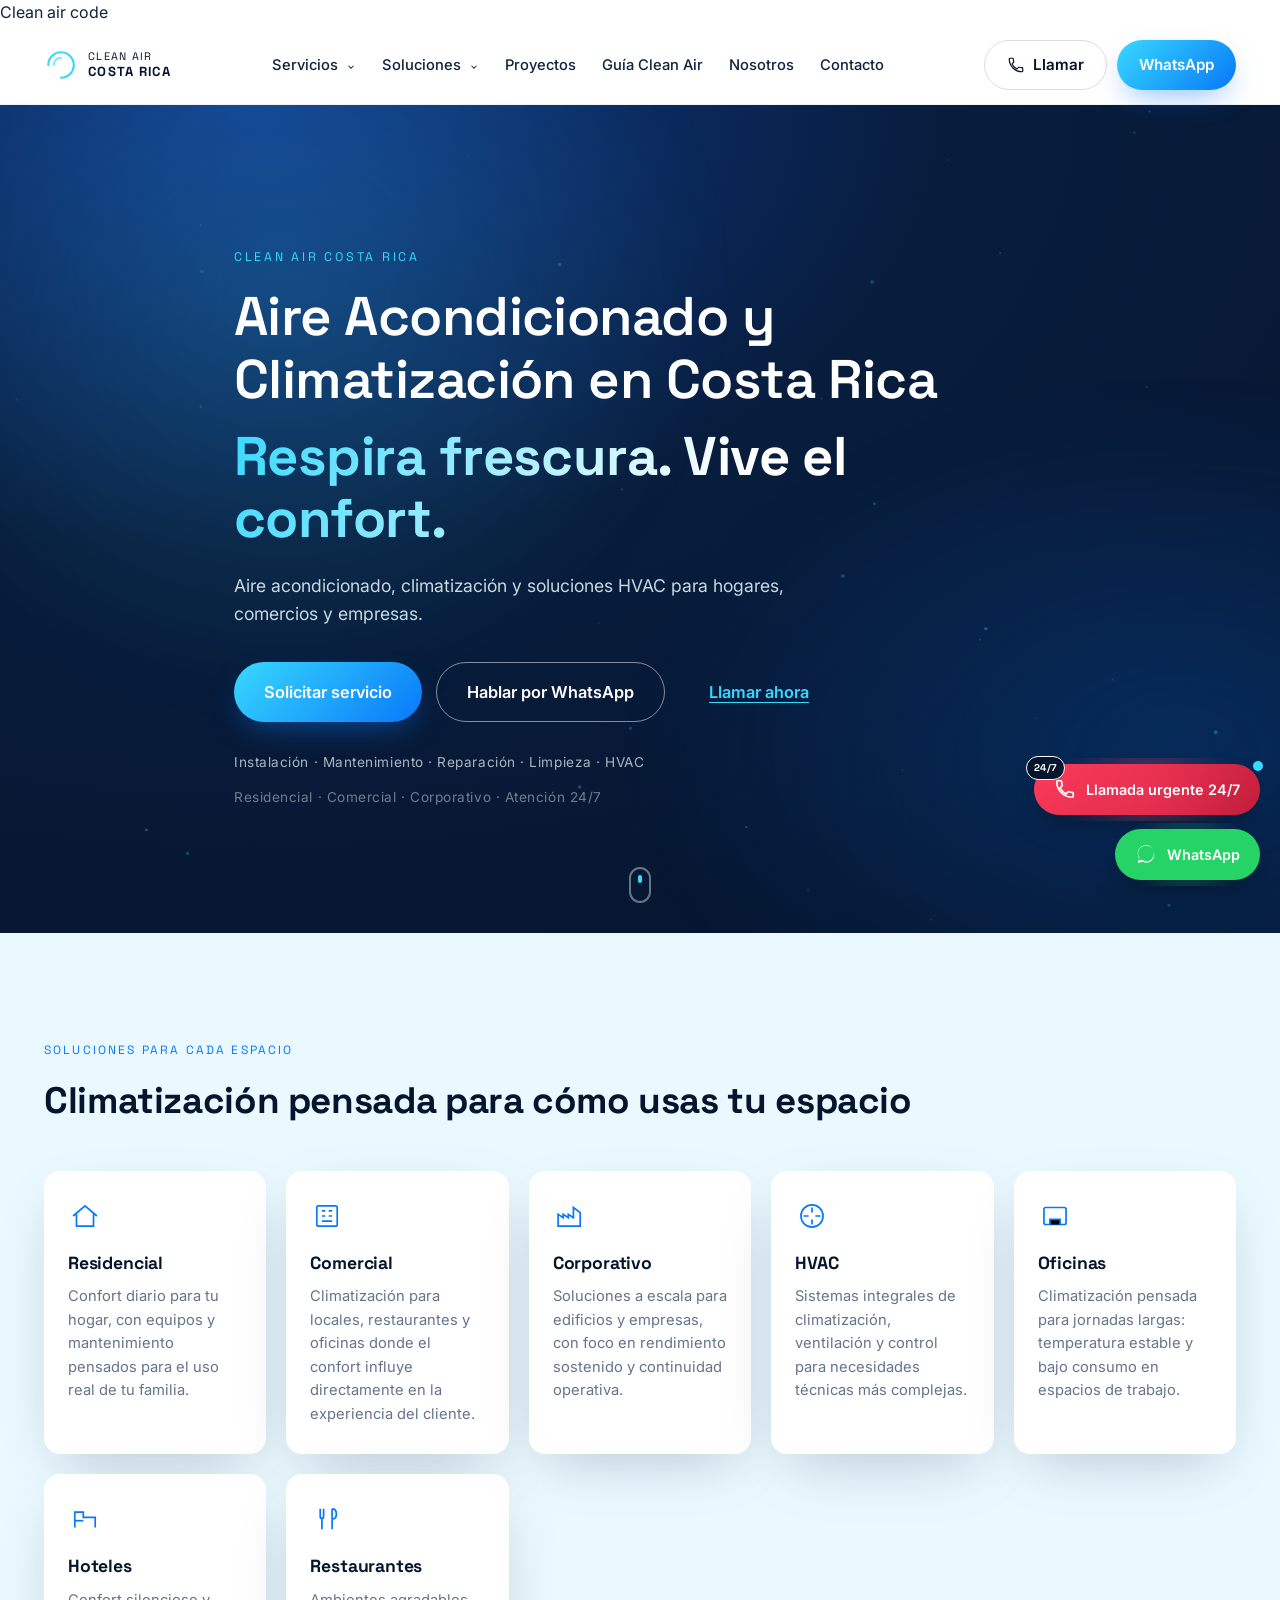
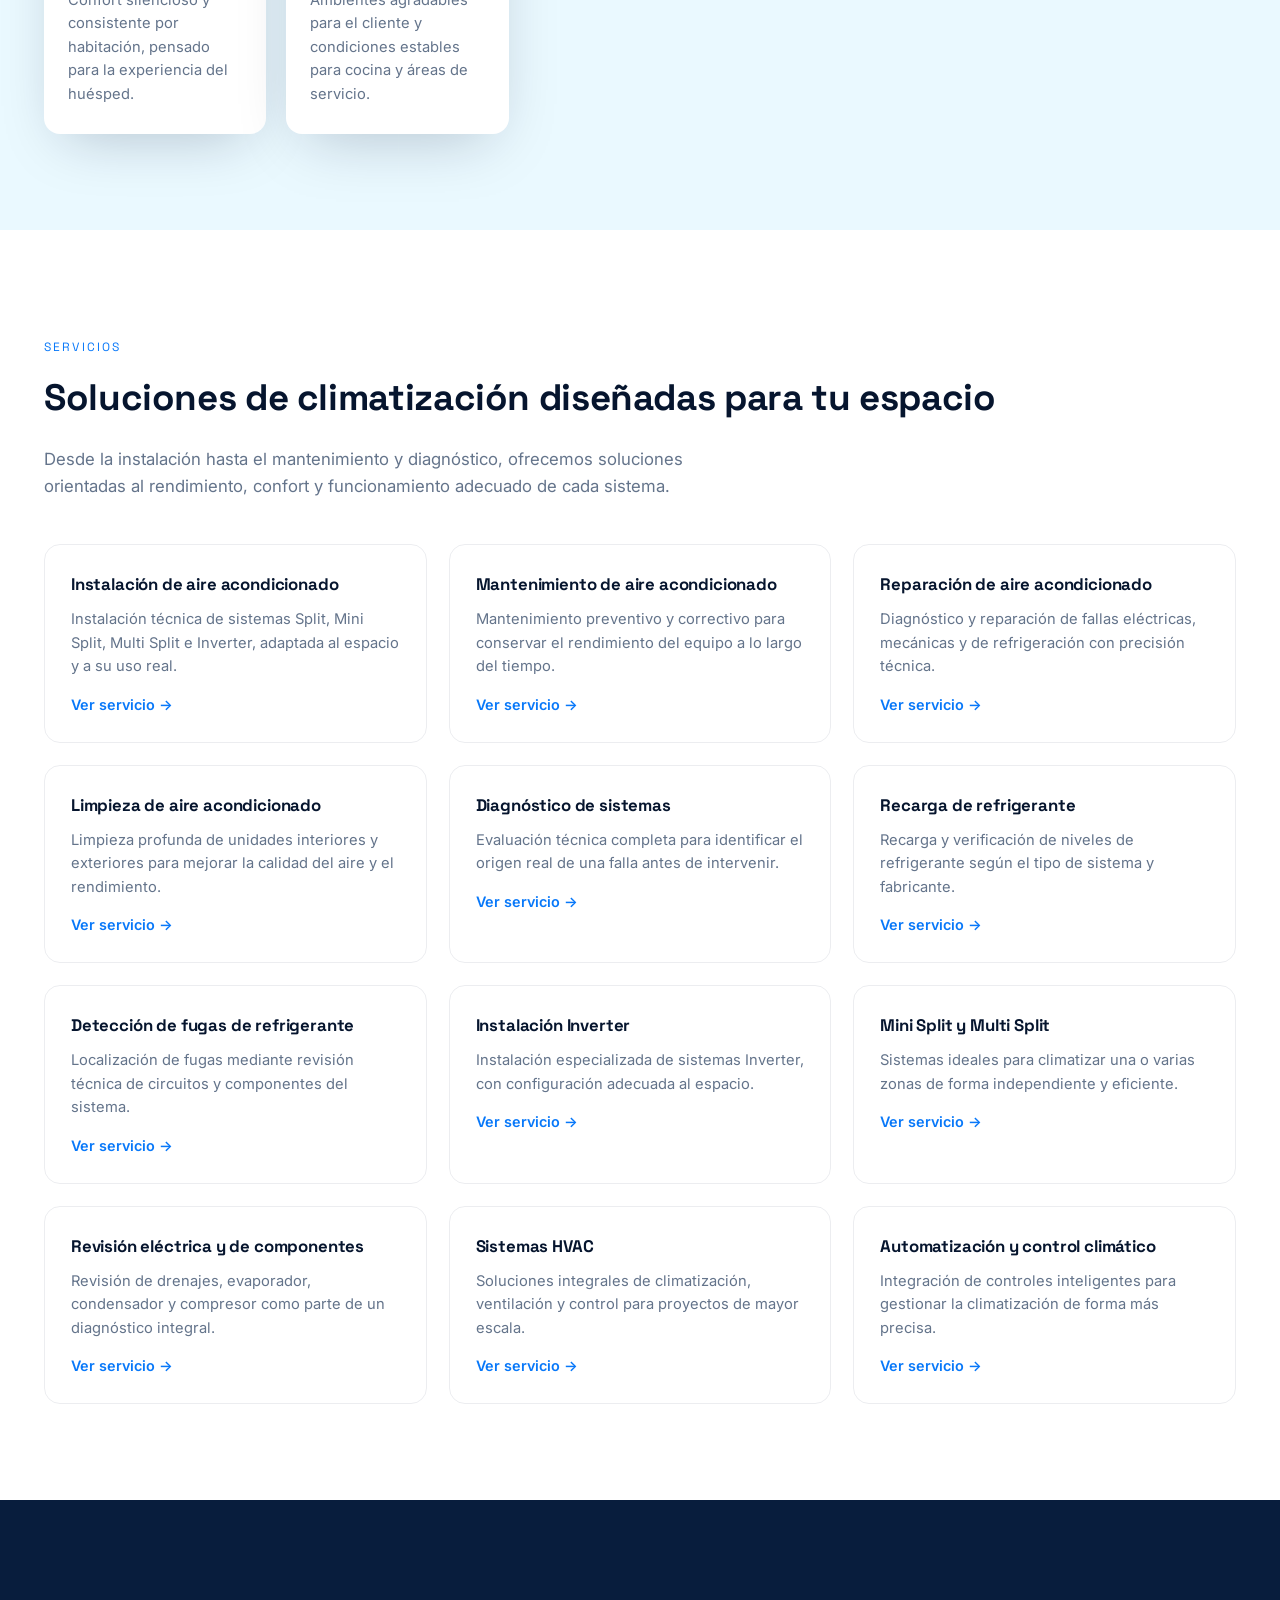
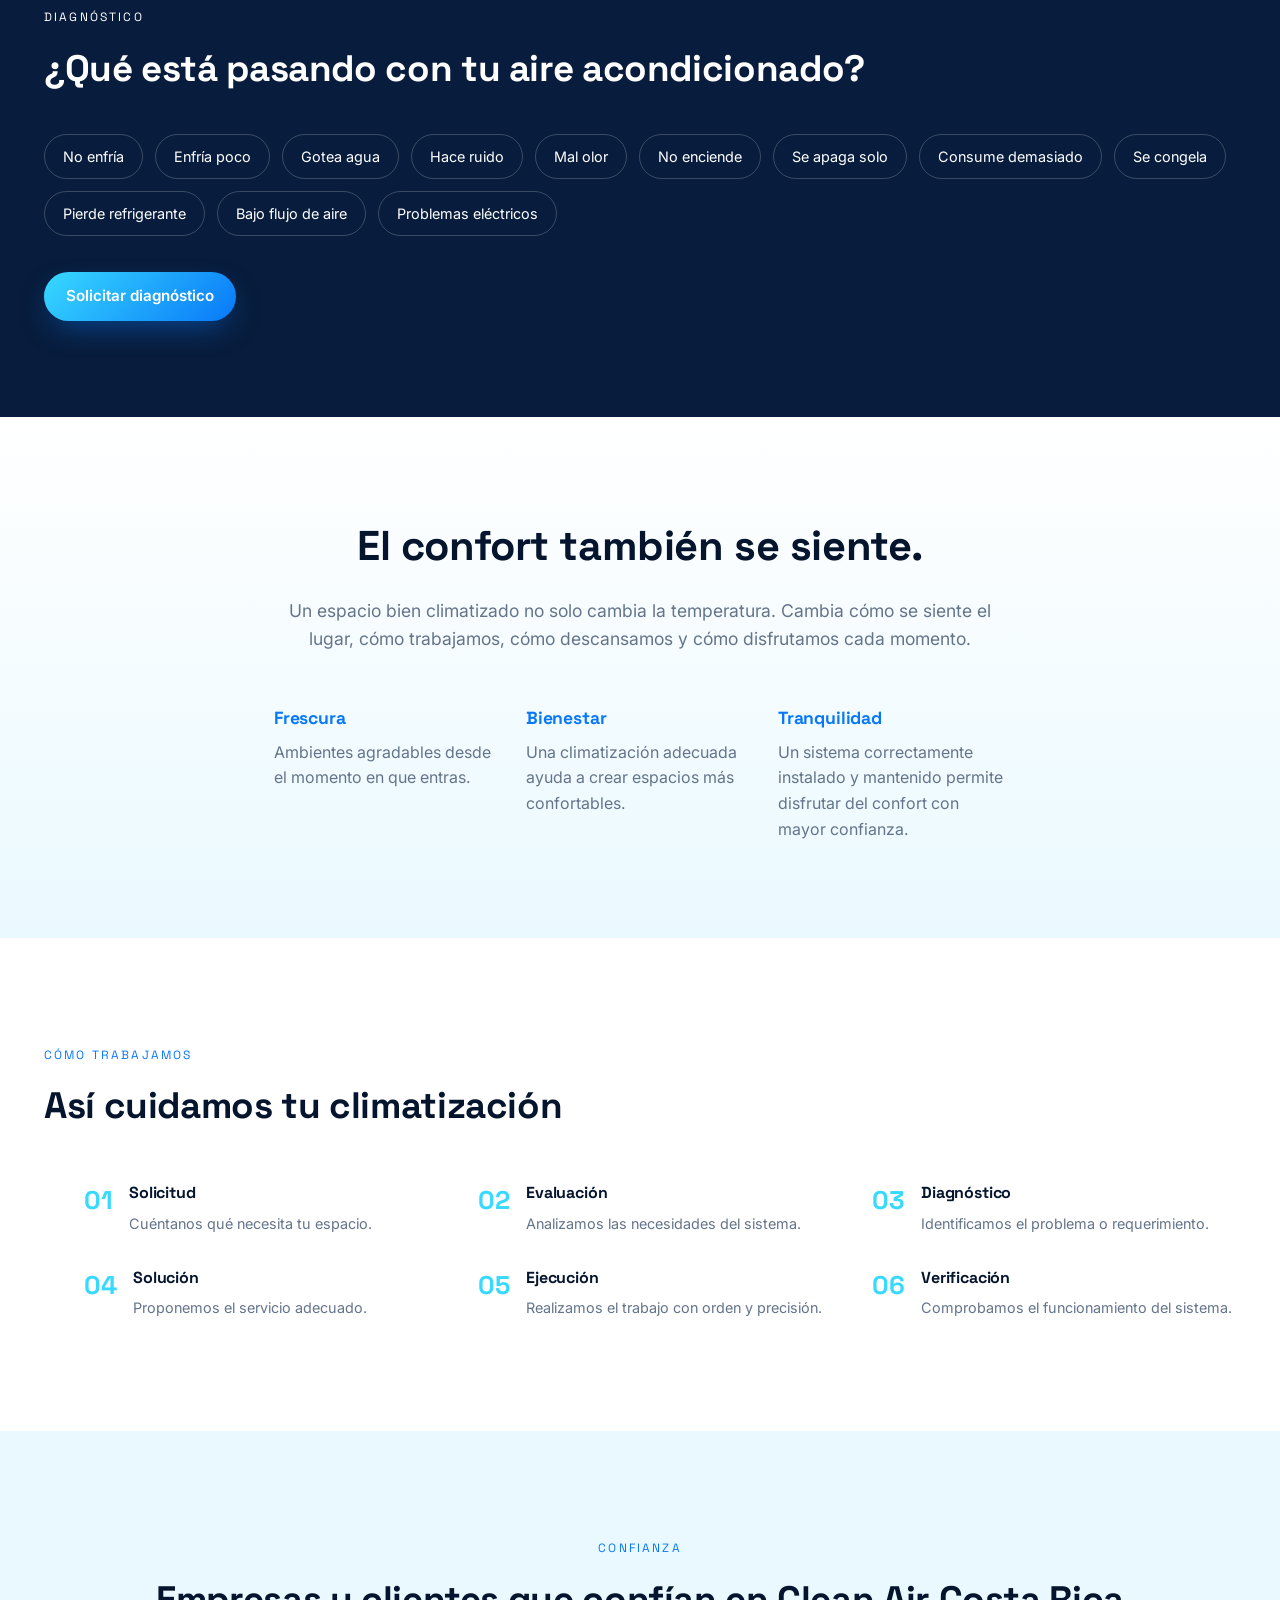
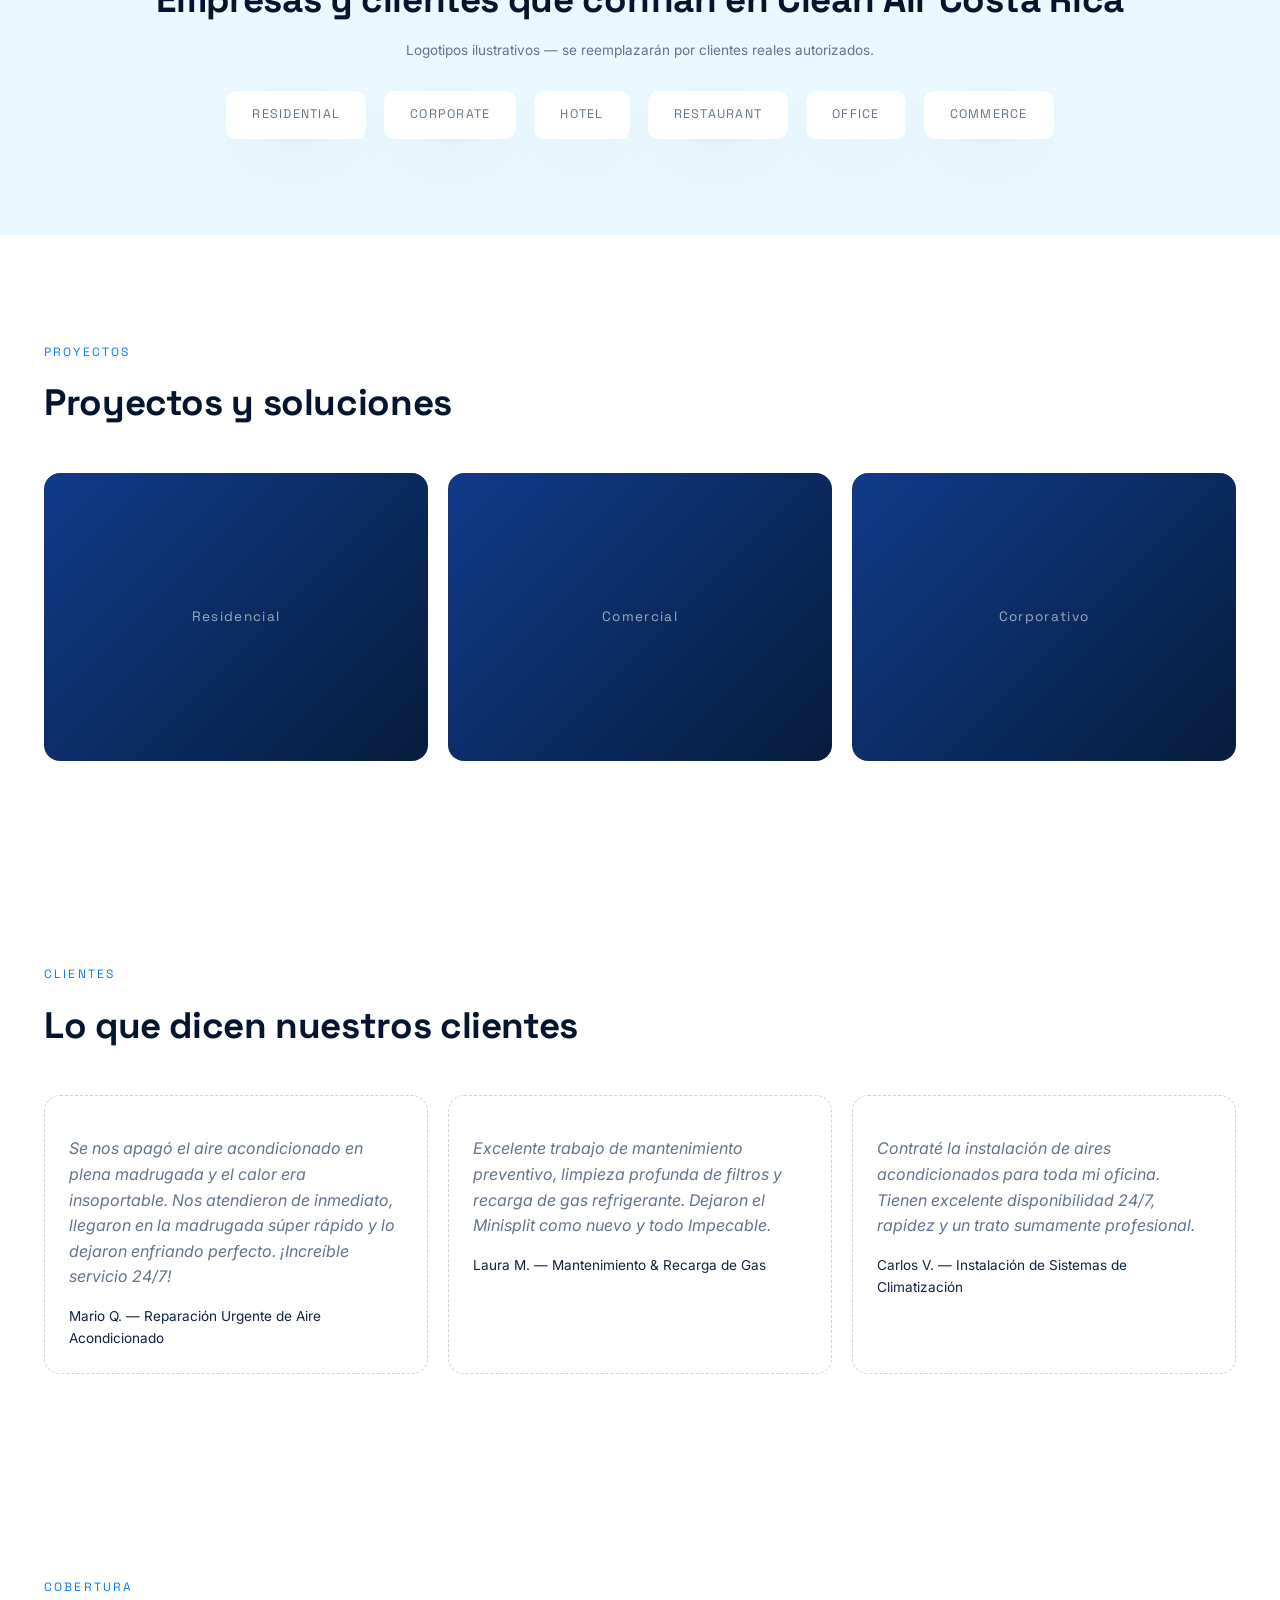
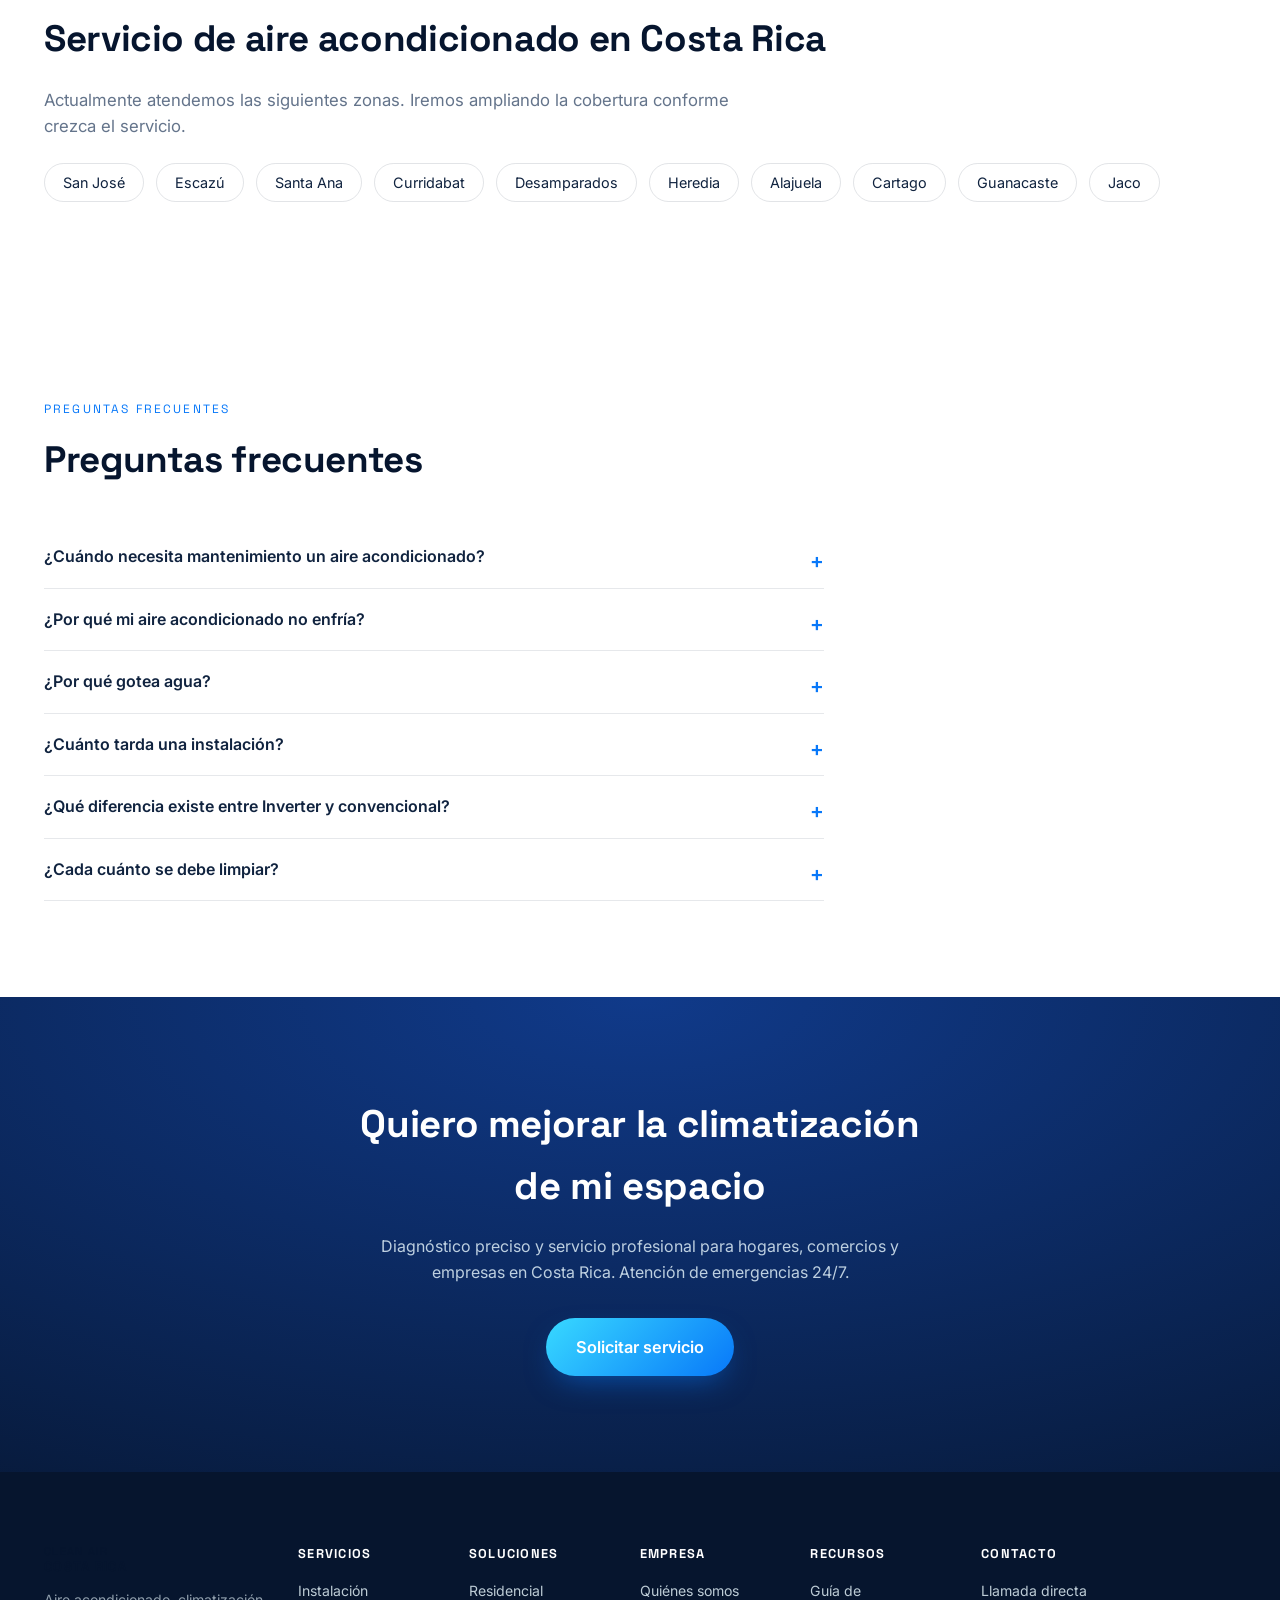
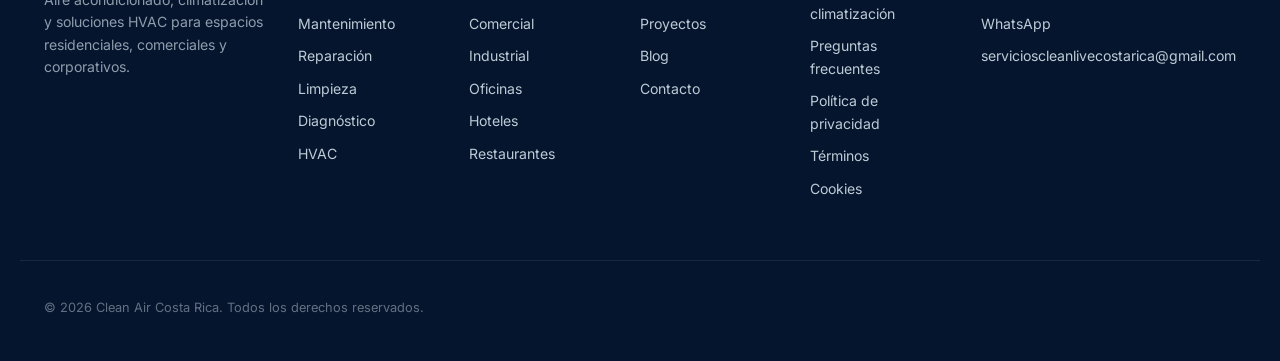
==== commit 1280b1f6: "Update index.html" ====
--- a/index.html
+++ b/index.html
@@ -1,3 +1,5 @@
+Clean air code  +  <!DOCTYPE html>
 <html lang="es-CR">
 <head>
@@ -322,40 +324,16 @@
 .space-card h3 { font-size: 1.1rem; margin-bottom: 8px; }
 .space-card p { color: var(--muted); font-size: .92rem; margin: 0; }
 
-/* SERVICES — APPLE / PREMIUM BENTO 2026 */
-.services { background: #f5f5f7; color: #111318; }
-.services .container { width: min(1240px, 100%); }
-.services-header { margin-bottom: 48px; }
-.services-heading-row { display:flex; align-items:flex-end; justify-content:space-between; gap:48px; }
-.services-heading-row .section-lead { max-width:360px; margin:0 0 5px; }
-.services-bento { display:grid; grid-template-columns:repeat(4,1fr); grid-template-rows:repeat(2,272px); gap:16px; }
-.ac-service-card { position:relative; display:block; overflow:hidden; min-width:0; border:1px solid rgba(17,19,24,.08); border-radius:28px; color:#fff; text-decoration:none; isolation:isolate; transform:translateZ(0); transition:transform 650ms cubic-bezier(.2,.8,.2,1),box-shadow 650ms cubic-bezier(.2,.8,.2,1),border-color 350ms ease; }
-.ac-service-card--featured { grid-column:span 2; grid-row:span 2; }
-.ac-service-card--small { grid-column:span 1; }
-.ac-service-card--light { grid-column:span 1; background:#fff; color:#111318; }
-.ac-service-card--horizontal { grid-column:span 2; display:grid; grid-template-columns:.95fr 1.05fr; background:#111318; }
-.ac-service-card__media,.ac-service-card__horizontal-media { position:relative; overflow:hidden; }
-.ac-service-card__media { position:absolute; inset:0; z-index:-2; }
-.ac-service-card__media img,.ac-service-card__horizontal-media img { width:100%; height:100%; display:block; object-fit:cover; transition:transform 900ms cubic-bezier(.2,.8,.2,1),filter 700ms ease; }
-.ac-service-card__overlay { position:absolute; inset:0; z-index:-1; background:linear-gradient(180deg,rgba(0,0,0,.08),rgba(0,0,0,.18) 30%,rgba(0,0,0,.88)); }
-.ac-service-card__content,.ac-service-card__horizontal-content { position:relative; z-index:2; display:flex; flex-direction:column; justify-content:space-between; height:100%; padding:28px; }
-.ac-service-card__top { display:flex; align-items:center; justify-content:space-between; gap:12px; }
-.ac-service-card__number { font-size:11px; font-weight:700; letter-spacing:.08em; opacity:.58; }
-.ac-service-card__tag { padding:7px 11px; border:1px solid rgba(255,255,255,.22); border-radius:999px; font-size:10px; font-weight:600; letter-spacing:.06em; text-transform:uppercase; background:rgba(255,255,255,.08); backdrop-filter:blur(12px); }
-.ac-service-card__arrow { display:inline-flex; align-items:center; justify-content:center; width:42px; height:42px; border:1px solid rgba(255,255,255,.22); border-radius:50%; font-size:20px; background:rgba(255,255,255,.08); transition:transform 450ms cubic-bezier(.2,.8,.2,1),background 300ms ease; }
-.ac-service-card h3 { margin:0 0 14px; font-size:clamp(21px,2vw,31px); font-weight:600; line-height:1.08; letter-spacing:-.045em; }
-.ac-service-card p { max-width:300px; margin:0; font-size:13px; line-height:1.65; opacity:.72; }
-.ac-service-card--light .ac-service-card__number { color:#9ba0a8; }
-.ac-service-card--light .ac-service-card__icon { display:inline-flex; align-items:center; justify-content:center; width:42px; height:42px; border-radius:50%; background:#f1f3f5; color:#0071e3; font-size:19px; }
-.ac-service-card--light p { color:#6e737b; opacity:1; }
-.ac-service-card__text-link { display:inline-flex; align-items:center; gap:8px; margin-top:24px; color:#0071e3; font-size:13px; font-weight:600; }
-.ac-service-card__horizontal-media::after { content:""; position:absolute; inset:0; background:linear-gradient(90deg,transparent,rgba(17,19,24,.25)); }
-.ac-service-card__horizontal-content { padding:28px; }
-.ac-service-card__horizontal-content h3 { font-size:clamp(22px,2vw,30px); }
-@media (hover:hover) and (pointer:fine) { .ac-service-card:hover { transform:translateY(-6px); border-color:rgba(0,113,227,.28); box-shadow:0 24px 60px rgba(0,0,0,.10),0 4px 14px rgba(0,0,0,.04); } .ac-service-card:hover img { transform:scale(1.045); } .ac-service-card:hover .ac-service-card__arrow { transform:translate(4px,-4px); background:rgba(0,113,227,.85); } .ac-service-card--light:hover .ac-service-card__text-link span { transform:translate(4px,-4px); } }
-@media (max-width:900px) { .services-heading-row{align-items:flex-start;flex-direction:column;gap:24px}.services-bento{grid-template-columns:repeat(2,1fr);grid-template-rows:auto}.ac-service-card--featured{grid-column:span 2;grid-row:span 1;min-height:520px}.ac-service-card--small,.ac-service-card--light{min-height:340px}.ac-service-card--horizontal{grid-column:span 2;min-height:300px} }
-@media (max-width:600px) { .services-bento{display:flex;flex-direction:column;gap:12px}.ac-service-card--featured{min-height:460px}.ac-service-card--small,.ac-service-card--light{min-height:340px}.ac-service-card--horizontal{display:flex;flex-direction:column;min-height:430px}.ac-service-card__horizontal-media{height:220px;flex-shrink:0}.ac-service-card__horizontal-content{flex:1;padding:24px}.ac-service-card__content{padding:24px}.ac-service-card h3{font-size:27px} }
-@media (prefers-reduced-motion:reduce) { .ac-service-card,.ac-service-card *,.ac-service-card img{animation:none!important;transition:none!important}.ac-service-card{transform:none!important} }
+/* SERVICES */
+.services-grid { display: grid; grid-template-columns: repeat(3, 1fr); gap: 22px; margin-top: 44px; }
+.service-card {
+  border: 1px solid rgba(16,35,63,.08); border-radius: var(--radius); padding: 26px;
+  transition: border-color .3s ease, transform .3s ease;
+}
+.service-card:hover { border-color: var(--air-blue); transform: translateY(-4px); }
+.service-card h3 { font-size: 1.05rem; margin-bottom: 10px; }
+.service-card p { color: var(--muted); font-size: .92rem; margin: 0 0 14px; }
+.card-link { color: var(--air-blue); font-weight: 600; font-size: .9rem; }
 
 /* PROBLEMS */
 .problems { background: var(--navy); color: var(--white); }
@@ -1021,32 +999,75 @@
   </section>
 
   <!-- ============================================================
-       SERVICIOS — BENTO PREMIUM 2026
+       SERVICIOS (grid completo)
   ============================================================ -->
   <section class="section services" id="servicios" aria-labelledby="services-heading">
     <div class="container">
-      <div class="services-header">
-        <p class="section-eyebrow">Servicios de climatización</p>
-        <div class="services-heading-row">
-          <h2 id="services-heading">Confort diseñado<br><span style="color:#9ba0a8">para cada espacio.</span></h2>
-          <p class="section-lead">Instalación, mantenimiento, reparación y soluciones HVAC con atención profesional para hogares, comercios y empresas en Costa Rica.</p>
-        </div>
-      </div>
-
-      <div class="services-bento">
-        <a class="ac-service-card ac-service-card--featured reveal" href="/servicios/instalacion-aire-acondicionado/" aria-label="Ver instalación de aire acondicionado">
-          <div class="ac-service-card__media"><img src="https://images.unsplash.com/photo-1631545806609-7c8f6e0a6c4c?auto=format&fit=crop&w=1800&q=85" alt="Instalación profesional de aire acondicionado" loading="lazy"></div>
-          <div class="ac-service-card__overlay"></div>
-          <div class="ac-service-card__content"><div class="ac-service-card__top"><span class="ac-service-card__number">01</span><span class="ac-service-card__tag">Servicio destacado</span></div><div><h3>Instalación de<br>aire acondicionado</h3><p>Sistemas Split, Mini Split, Multi Split e Inverter instalados con precisión y acabado profesional.</p></div></div>
-        </a>
-        <a class="ac-service-card ac-service-card--small reveal" href="/servicios/reparacion-aire-acondicionado/" aria-label="Ver reparación de aire acondicionado">
-          <div class="ac-service-card__media"><img src="https://images.unsplash.com/photo-1621905252507-b35492cc74b4?auto=format&fit=crop&w=1200&q=85" alt="Técnico reparando aire acondicionado" loading="lazy"></div><div class="ac-service-card__overlay"></div><div class="ac-service-card__content"><div class="ac-service-card__top"><span class="ac-service-card__number">02</span><span class="ac-service-card__arrow">↗</span></div><div><h3>Reparación de<br>aire acondicionado</h3><p>Diagnóstico y solución de fallas eléctricas, mecánicas y de refrigeración.</p></div></div>
-        </a>
-        <a class="ac-service-card ac-service-card--small reveal" href="/servicios/mantenimiento-aire-acondicionado/" aria-label="Ver mantenimiento de aire acondicionado">
-          <div class="ac-service-card__media"><img src="https://images.unsplash.com/photo-1581092160562-40aa08e78837?auto=format&fit=crop&w=1200&q=85" alt="Mantenimiento de sistema de climatización" loading="lazy"></div><div class="ac-service-card__overlay"></div><div class="ac-service-card__content"><div class="ac-service-card__top"><span class="ac-service-card__number">03</span><span class="ac-service-card__arrow">↗</span></div><div><h3>Mantenimiento<br>preventivo</h3><p>Conserva el rendimiento, la eficiencia y el funcionamiento adecuado de tu equipo.</p></div></div>
-        </a>
-        <a class="ac-service-card ac-service-card--light reveal" href="/servicios/limpieza-aire-acondicionado/" aria-label="Ver limpieza de aire acondicionado"><div class="ac-service-card__content"><div class="ac-service-card__top"><span class="ac-service-card__number">04</span><span class="ac-service-card__icon">✦</span></div><div><h3>Limpieza de<br>aire acondicionado</h3><p>Limpieza profunda, sanitización y eliminación de suciedad para mejorar el flujo de aire.</p><span class="ac-service-card__text-link">Explorar servicio <span>↗</span></span></div></div></a>
-        <a class="ac-service-card ac-service-card--horizontal reveal" href="/servicios/diagnostico-aire-acondicionado/" aria-label="Ver diagnóstico de sistemas HVAC"><div class="ac-service-card__horizontal-media"><img src="https://images.unsplash.com/photo-1581092919535-7146ff1a5905?auto=format&fit=crop&w=1200&q=85" alt="Diagnóstico técnico de aire acondicionado" loading="lazy"></div><div class="ac-service-card__horizontal-content"><div class="ac-service-card__top"><span class="ac-service-card__number">05</span><span class="ac-service-card__arrow">↗</span></div><div><h3>Diagnóstico<br>de sistemas HVAC</h3><p>Identificamos el origen real de la falla antes de intervenir.</p></div></div></a>
+      <p class="section-eyebrow">Servicios</p>
+      <h2 id="services-heading">Soluciones de climatización diseñadas para tu espacio</h2>
+      <p class="section-lead">Desde la instalación hasta el mantenimiento y diagnóstico, ofrecemos soluciones orientadas al rendimiento, confort y funcionamiento adecuado de cada sistema.</p>
+
+      <div class="services-grid">
+        <article class="service-card">
+          <h3>Instalación de aire acondicionado</h3>
+          <p>Instalación técnica de sistemas Split, Mini Split, Multi Split e Inverter, adaptada al espacio y a su uso real.</p>
+          <a href="/servicios/instalacion-aire-acondicionado/" class="card-link">Ver servicio →</a>
+        </article>
+        <article class="service-card">
+          <h3>Mantenimiento de aire acondicionado</h3>
+          <p>Mantenimiento preventivo y correctivo para conservar el rendimiento del equipo a lo largo del tiempo.</p>
+          <a href="/servicios/mantenimiento-aire-acondicionado/" class="card-link">Ver servicio →</a>
+        </article>
+        <article class="service-card">
+          <h3>Reparación de aire acondicionado</h3>
+          <p>Diagnóstico y reparación de fallas eléctricas, mecánicas y de refrigeración con precisión técnica.</p>
+          <a href="/servicios/reparacion-aire-acondicionado/" class="card-link">Ver servicio →</a>
+        </article>
+        <article class="service-card">
+          <h3>Limpieza de aire acondicionado</h3>
+          <p>Limpieza profunda de unidades interiores y exteriores para mejorar la calidad del aire y el rendimiento.</p>
+          <a href="/servicios/limpieza-aire-acondicionado/" class="card-link">Ver servicio →</a>
+        </article>
+        <article class="service-card">
+          <h3>Diagnóstico de sistemas</h3>
+          <p>Evaluación técnica completa para identificar el origen real de una falla antes de intervenir.</p>
+          <a href="/servicios/diagnostico-aire-acondicionado/" class="card-link">Ver servicio →</a>
+        </article>
+        <article class="service-card">
+          <h3>Recarga de refrigerante</h3>
+          <p>Recarga y verificación de niveles de refrigerante según el tipo de sistema y fabricante.</p>
+          <a href="/servicios/recarga-refrigerante/" class="card-link">Ver servicio →</a>
+        </article>
+        <article class="service-card">
+          <h3>Detección de fugas de refrigerante</h3>
+          <p>Localización de fugas mediante revisión técnica de circuitos y componentes del sistema.</p>
+          <a href="/servicios/deteccion-fugas-refrigerante/" class="card-link">Ver servicio →</a>
+        </article>
+        <article class="service-card">
+          <h3>Instalación Inverter</h3>
+          <p>Instalación especializada de sistemas Inverter, con configuración adecuada al espacio.</p>
+          <a href="/servicios/aire-acondicionado-inverter/" class="card-link">Ver servicio →</a>
+        </article>
+        <article class="service-card">
+          <h3>Mini Split y Multi Split</h3>
+          <p>Sistemas ideales para climatizar una o varias zonas de forma independiente y eficiente.</p>
+          <a href="/servicios/mini-split/" class="card-link">Ver servicio →</a>
+        </article>
+        <article class="service-card">
+          <h3>Revisión eléctrica y de componentes</h3>
+          <p>Revisión de drenajes, evaporador, condensador y compresor como parte de un diagnóstico integral.</p>
+          <a href="/servicios/diagnostico-aire-acondicionado/" class="card-link">Ver servicio →</a>
+        </article>
+        <article class="service-card">
+          <h3>Sistemas HVAC</h3>
+          <p>Soluciones integrales de climatización, ventilación y control para proyectos de mayor escala.</p>
+          <a href="/servicios/hvac/" class="card-link">Ver servicio →</a>
+        </article>
+        <article class="service-card">
+          <h3>Automatización y control climático</h3>
+          <p>Integración de controles inteligentes para gestionar la climatización de forma más precisa.</p>
+          <a href="/servicios/hvac/" class="card-link">Ver servicio →</a>
+        </article>
       </div>
     </div>
   </section>
